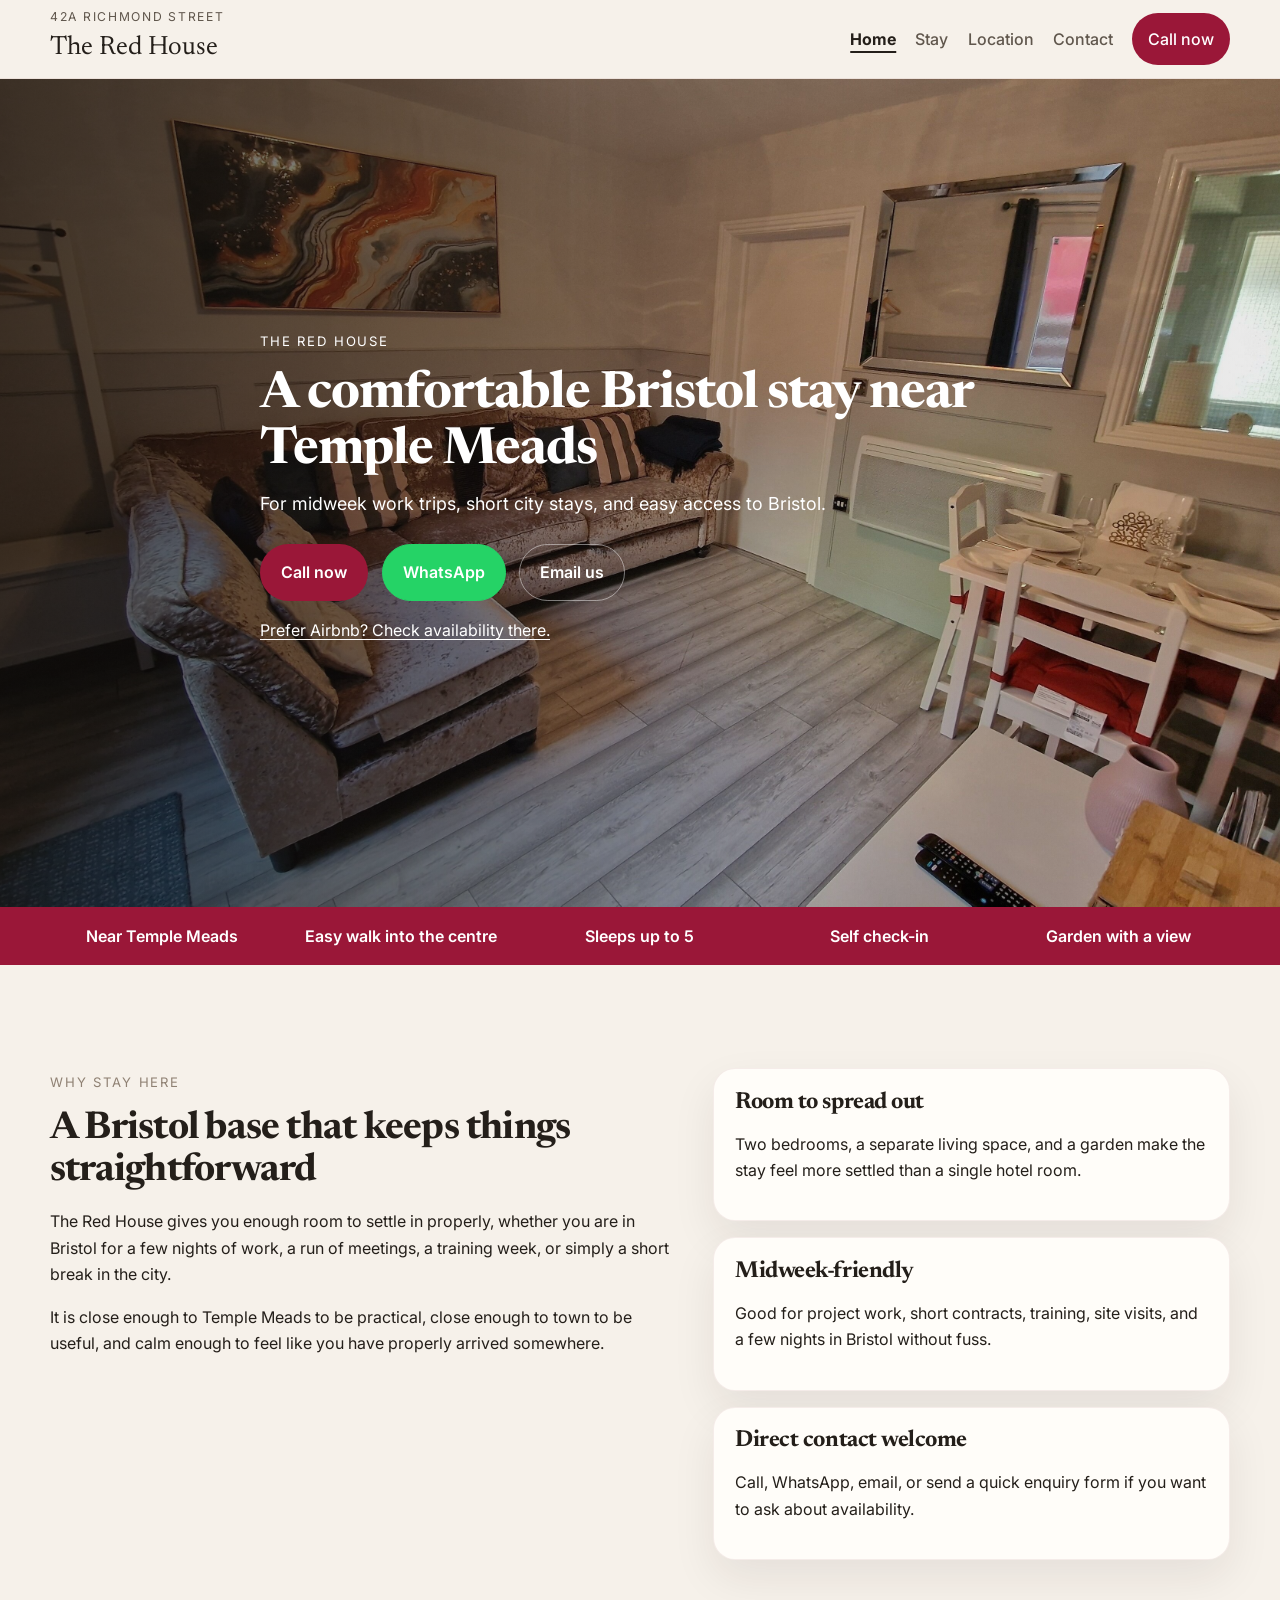
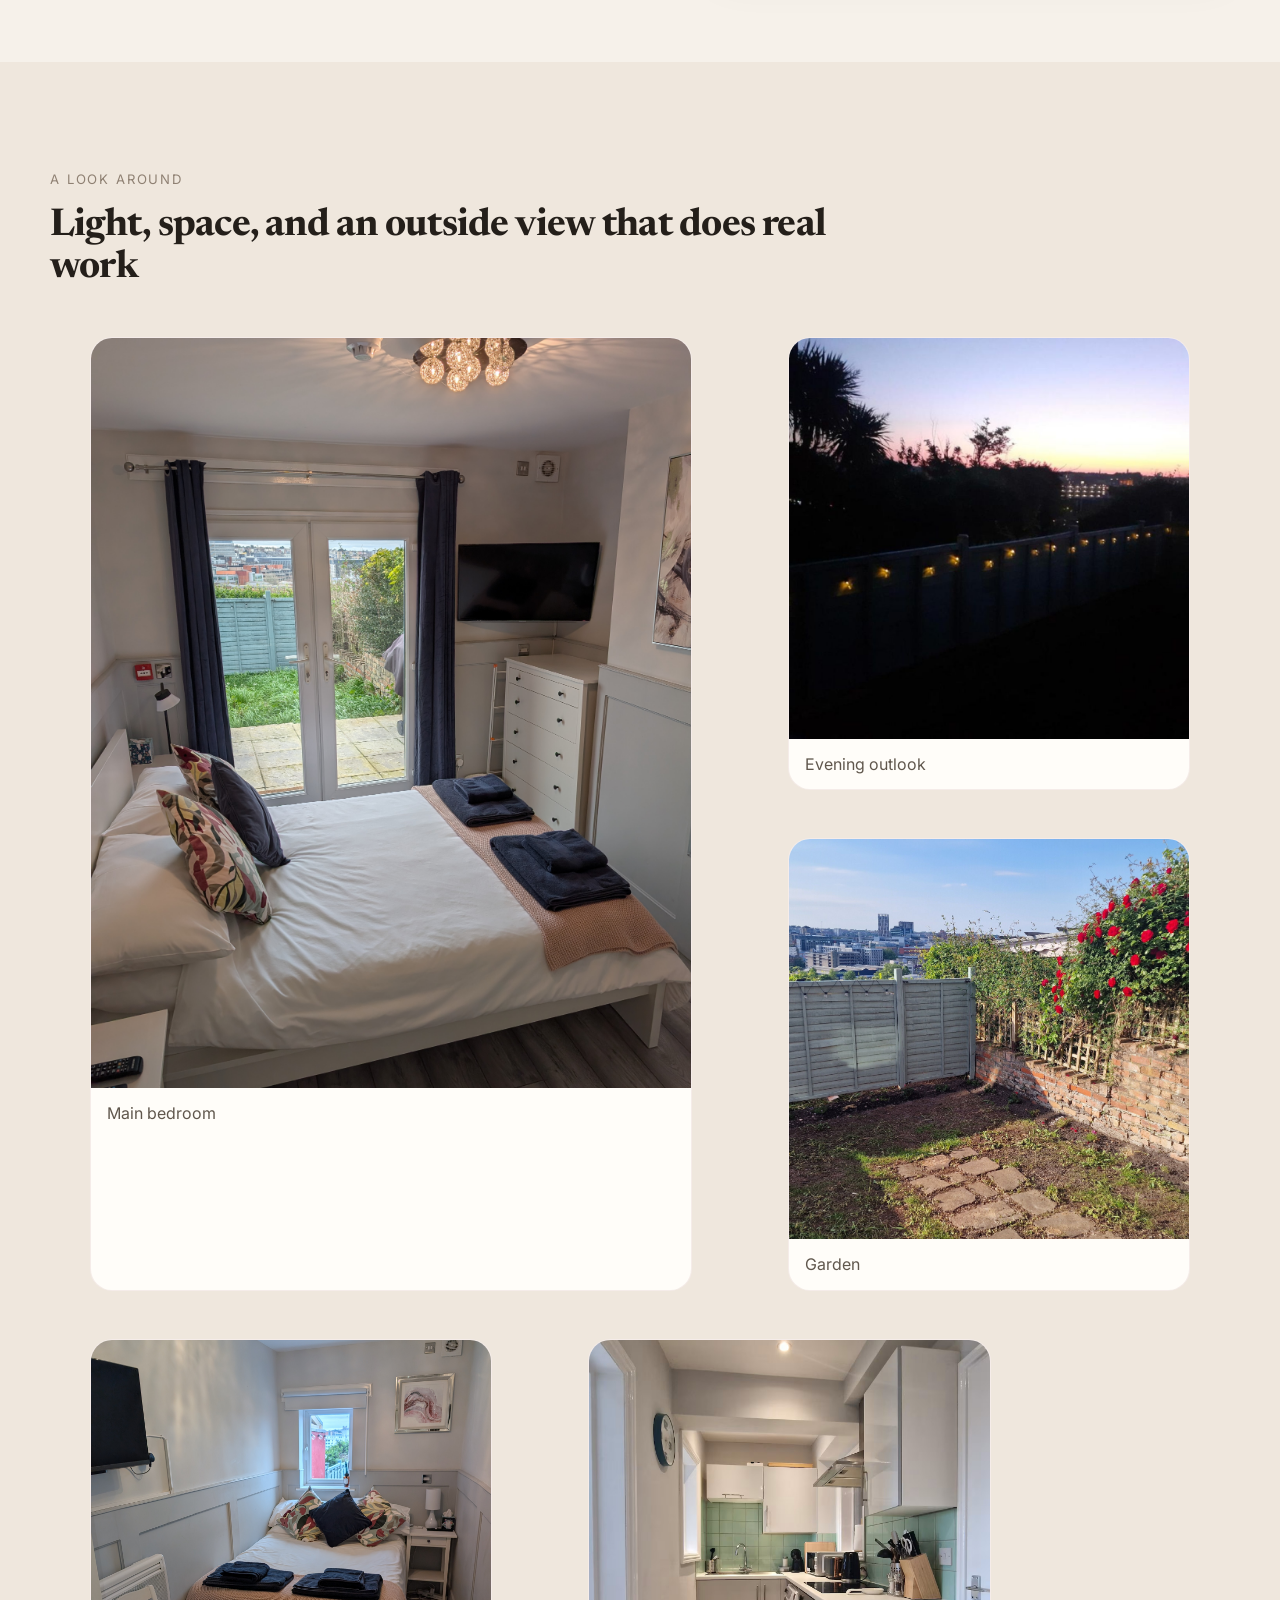
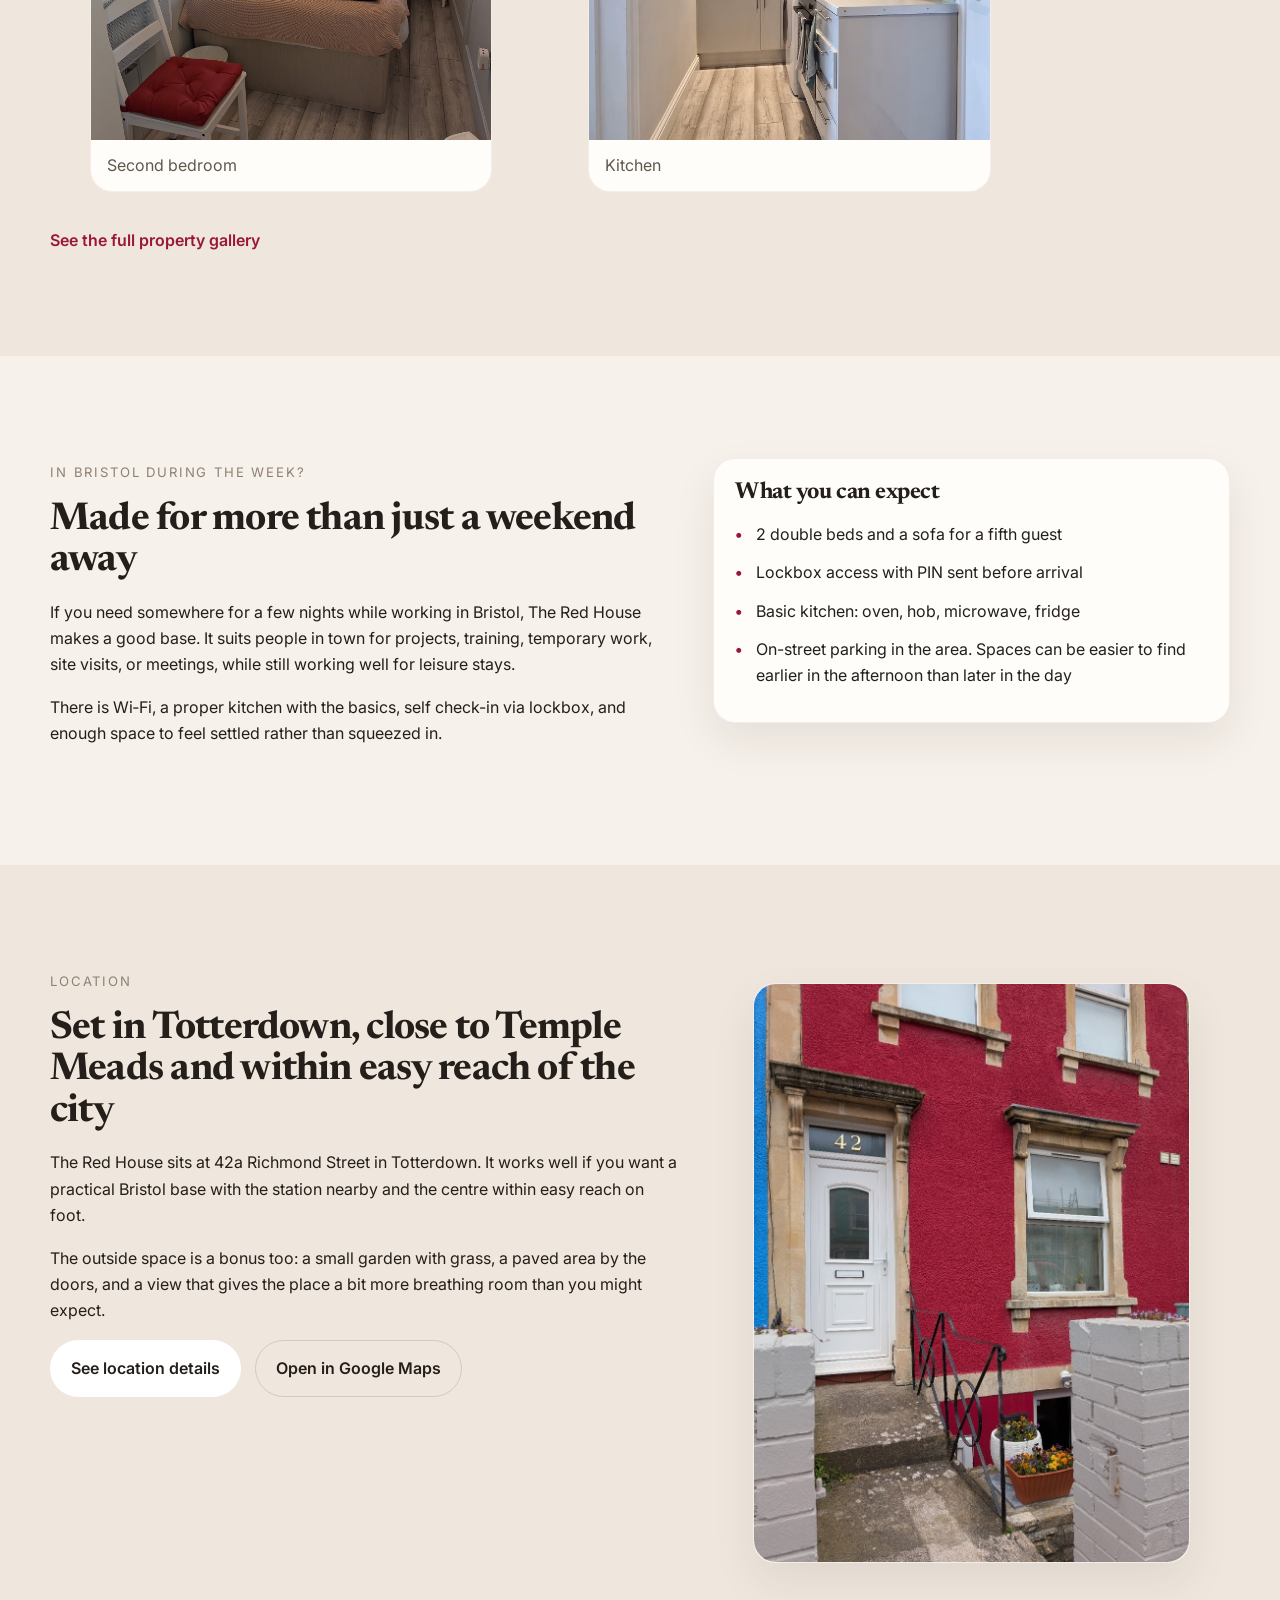
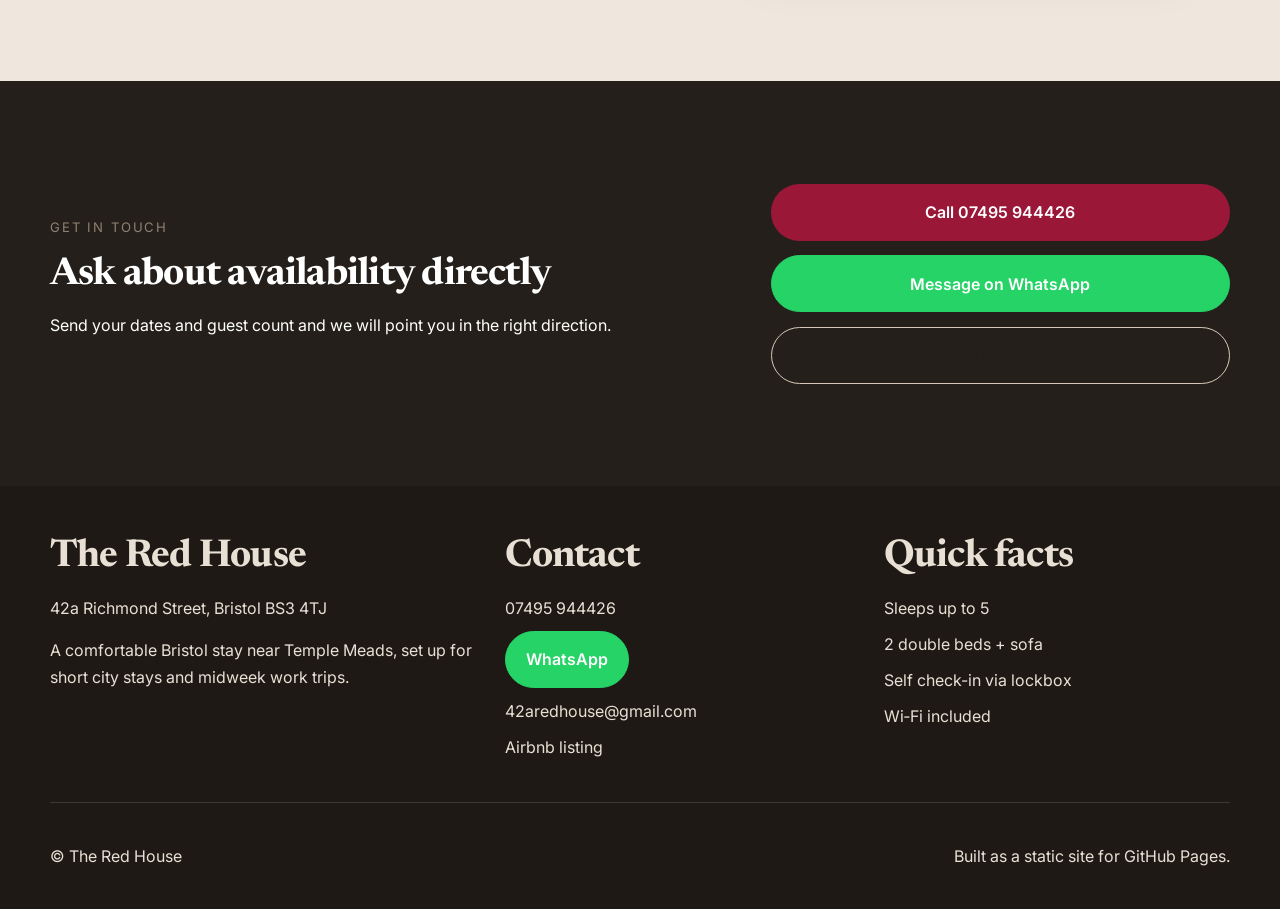
==== index.html @ 28955dd6 "Add files via upload" ====
<!doctype html>
<html lang="en">
<head>
<meta charset="utf-8">
<meta name="viewport" content="width=device-width, initial-scale=1">
<title>The Red House | Bristol stay near Temple Meads</title>
<meta name="description" content="The Red House is a comfortable Bristol stay near Temple Meads, ideal for midweek work trips and short city stays.">
<link rel="canonical" href="https://42atheredhouse.github.io/Bristol-Apartment/">
<meta property="og:title" content="The Red House | Bristol stay near Temple Meads">
<meta property="og:description" content="The Red House is a comfortable Bristol stay near Temple Meads, ideal for midweek work trips and short city stays.">
<meta property="og:type" content="website">
<meta property="og:url" content="https://42atheredhouse.github.io/Bristol-Apartment/">
<meta property="og:image" content="https://42atheredhouse.github.io/Bristol-Apartment/Living%20Room%20Hero.jpg">
<link rel="preconnect" href="https://fonts.googleapis.com">
<link rel="preconnect" href="https://fonts.gstatic.com" crossorigin>
<link href="https://fonts.googleapis.com/css2?family=Newsreader:opsz,wght@6..72,600;6..72,700&family=Inter:wght@400;500;600;700&display=swap" rel="stylesheet">
<link rel="stylesheet" href="assets/css/styles.css">
<link rel="icon" type="image/png" sizes="32x32" href="assets/favicon.png">
<link rel="icon" href="assets/favicon.svg" type="image/svg+xml">
<script type="application/ld+json">{
  "@context": "https://schema.org",
  "@type": "LodgingBusiness",
  "name": "The Red House",
  "description": "A comfortable Bristol stay near Temple Meads, suited to midweek work trips and short city stays.",
  "telephone": "07495 944426",
  "email": "42aredhouse@gmail.com",
  "address": {
    "@type": "PostalAddress",
    "streetAddress": "42a Richmond Street",
    "addressLocality": "Bristol",
    "postalCode": "BS3 4TJ",
    "addressCountry": "GB"
  },
  "amenityFeature": [
    {
      "@type": "LocationFeatureSpecification",
      "name": "Wi\u2011Fi",
      "value": true
    },
    {
      "@type": "LocationFeatureSpecification",
      "name": "Self check-in",
      "value": true
    },
    {
      "@type": "LocationFeatureSpecification",
      "name": "Garden",
      "value": true
    },
    {
      "@type": "LocationFeatureSpecification",
      "name": "Kitchen",
      "value": true
    }
  ],
  "checkinTime": "15:00",
  "sameAs": [
    "https://www.airbnb.co.uk/rooms/1425422079046870858"
  ],
  "url": "https://42atheredhouse.github.io/Bristol-Apartment/"
}</script>
</head>
<body>
<header class="site-header">
  <div class="container nav-wrap">
    <a class="brand" href="index.html">
      <span class="brand-kicker">42A Richmond Street</span>
      <span class="brand-name">The Red House</span>
    </a>
    <button class="menu-toggle" aria-expanded="false" aria-controls="site-nav">Menu</button>
    <nav id="site-nav" class="site-nav" aria-label="Main navigation">
      <a href="index.html" aria-current="page">Home</a>
      <a href="stay.html">Stay</a>
      <a href="location.html">Location</a>
      <a href="contact.html">Contact</a>
      <a class="nav-cta" href="tel:+447495944426">Call now</a>
    </nav>
  </div>
</header>
<main>
  <section class="hero">
    <img class="hero-image" src="Living%20Room%20Hero.jpg" alt="Living room at The Red House with seating and dining area">
    <div class="hero-overlay"></div>
    <div class="container hero-content">
      <p class="eyebrow">The Red House</p>
      <h1>A comfortable Bristol stay near Temple Meads</h1>
      <p class="hero-copy">For midweek work trips, short city stays, and easy access to Bristol.</p>
      <div class="cta-row">
        <a class="btn btn-primary" href="tel:+447495944426">Call now</a>
        <a class="btn btn-secondary" class="btn btn-secondary btn-whatsapp" href="https://wa.me/447495944426?text=Hello%20-%20I%27d%20like%20to%20ask%20about%20availability%20at%20The%20Red%20House." target="_blank" rel="noopener noreferrer">WhatsApp</a>
        <a class="btn btn-ghost" href="mailto:42aredhouse@gmail.com?subject=Availability%20enquiry%20for%20The%20Red%20House">Email us</a>
      </div>
      <p class="secondary-link"><a href="https://www.airbnb.co.uk/rooms/1425422079046870858" target="_blank" rel="noopener noreferrer">Prefer Airbnb? Check availability there.</a></p>
    </div>
  </section>

  <section class="fact-strip">
    <div class="container fact-grid">
      <p>Near Temple Meads</p>
      <p>Easy walk into the centre</p>
      <p>Sleeps up to 5</p>
      <p>Self check-in</p>
      <p>Garden with a view</p>
    </div>
  </section>

  <section class="section">
    <div class="container two-col intro-grid">
      <div>
        <p class="eyebrow">Why stay here</p>
        <h2>A Bristol base that keeps things straightforward</h2>
        <p>The Red House gives you enough room to settle in properly, whether you are in Bristol for a few nights of work, a run of meetings, a training week, or simply a short break in the city.</p>
        <p>It is close enough to Temple Meads to be practical, close enough to town to be useful, and calm enough to feel like you have properly arrived somewhere.</p>
      </div>
      <div class="card-list">
        <article class="mini-card"><h3>Room to spread out</h3><p>Two bedrooms, a separate living space, and a garden make the stay feel more settled than a single hotel room.</p></article>
        <article class="mini-card"><h3>Midweek-friendly</h3><p>Good for project work, short contracts, training, site visits, and a few nights in Bristol without fuss.</p></article>
        <article class="mini-card"><h3>Direct contact welcome</h3><p>Call, WhatsApp, email, or send a quick enquiry form if you want to ask about availability.</p></article>
      </div>
    </div>
  </section>

  <section class="section section-soft">
    <div class="container">
      <div class="section-heading">
        <p class="eyebrow">A look around</p>
        <h2>Light, space, and an outside view that does real work</h2>
      </div>
      <div class="gallery-grid gallery-home">
        <figure class="gallery-item gallery-large"><a class="zoom-link" href="#"><img src="Bedroom1%20hero.jpg" alt="Main bedroom at The Red House"></a><figcaption>Main bedroom</figcaption></figure>
        <figure class="gallery-item"><a class="zoom-link" href="#"><img src="Sunset%20View.jpg" alt="Evening view from the property"></a><figcaption>Evening outlook</figcaption></figure>
        <figure class="gallery-item"><a class="zoom-link" href="#"><img src="Garden.jpg" alt="Garden at The Red House"></a><figcaption>Garden</figcaption></figure>
        <figure class="gallery-item"><a class="zoom-link" href="#"><img src="Bedroom2%20hero.jpg" alt="Second bedroom at The Red House"></a><figcaption>Second bedroom</figcaption></figure>
        <figure class="gallery-item"><a class="zoom-link" href="#"><img src="Kitchen.jpg" alt="Kitchen at The Red House"></a><figcaption>Kitchen</figcaption></figure>
      </div>
      <p class="section-link"><a href="stay.html">See the full property gallery</a></p>
    </div>
  </section>

  <section class="section">
    <div class="container two-col workstay-grid">
      <div>
        <p class="eyebrow">In Bristol during the week?</p>
        <h2>Made for more than just a weekend away</h2>
        <p>If you need somewhere for a few nights while working in Bristol, The Red House makes a good base. It suits people in town for projects, training, temporary work, site visits, or meetings, while still working well for leisure stays.</p>
        <p>There is Wi‑Fi, a proper kitchen with the basics, self check-in via lockbox, and enough space to feel settled rather than squeezed in.</p>
      </div>
      <aside class="trust-panel">
        <h3>What you can expect</h3>
        <ul>
          <li>2 double beds and a sofa for a fifth guest</li>
          <li>Lockbox access with PIN sent before arrival</li>
          <li>Basic kitchen: oven, hob, microwave, fridge</li>
          <li>On-street parking in the area. Spaces can be easier to find earlier in the afternoon than later in the day</li>
        </ul>
      </aside>
    </div>
  </section>

  <section class="section section-soft">
    <div class="container two-col location-grid">
      <div>
        <p class="eyebrow">Location</p>
        <h2>Set in Totterdown, close to Temple Meads and within easy reach of the city</h2>
        <p>The Red House sits at 42a Richmond Street in Totterdown. It works well if you want a practical Bristol base with the station nearby and the centre within easy reach on foot.</p>
        <p>The outside space is a bonus too: a small garden with grass, a paved area by the doors, and a view that gives the place a bit more breathing room than you might expect.</p>
        <div class="inline-actions">
          <a class="btn btn-secondary" href="location.html">See location details</a>
          <a class="btn btn-ghost" target="_blank" rel="noopener noreferrer" href="https://www.google.com/maps/search/?api=1&query=42a%20Richmond%20Street%2C%20Bristol%20BS3%204TJ">Open in Google Maps</a>
        </div>
      </div>
      <figure class="media-card">
        <img src="Street%20View.jpeg" alt="Street view near The Red House in Bristol">
      </figure>
    </div>
  </section>

  <section class="section contact-band">
    <div class="container contact-band-inner">
      <div>
        <p class="eyebrow">Get in touch</p>
        <h2>Ask about availability directly</h2>
        <p>Send your dates and guest count and we will point you in the right direction.</p>
      </div>
      <div class="cta-stack">
        <a class="btn btn-primary" href="tel:+447495944426">Call 07495 944426</a>
        <a class="btn btn-secondary" class="btn btn-secondary btn-whatsapp" href="https://wa.me/447495944426?text=Hello%20-%20I%27d%20like%20to%20ask%20about%20availability%20at%20The%20Red%20House." target="_blank" rel="noopener noreferrer">Message on WhatsApp</a>
        <a class="btn btn-ghost" href="contact.html">Use the contact form</a>
      </div>
    </div>
  </section>
</main>
<footer class="site-footer">
  <div class="container footer-grid">
    <div>
      <h2>The Red House</h2>
      <p>42a Richmond Street, Bristol BS3 4TJ</p>
      <p>A comfortable Bristol stay near Temple Meads, set up for short city stays and midweek work trips.</p>
    </div>
    <div>
      <h2>Contact</h2>
      <ul class="footer-list">
        <li><a href="tel:+447495944426">07495 944426</a></li>
        <li><a class="btn btn-secondary btn-whatsapp" href="https://wa.me/447495944426?text=Hello%20-%20I%27d%20like%20to%20ask%20about%20availability%20at%20The%20Red%20House." target="_blank" rel="noopener noreferrer">WhatsApp</a></li>
        <li><a href="mailto:42aredhouse@gmail.com">42aredhouse@gmail.com</a></li>
        <li><a href="https://www.airbnb.co.uk/rooms/1425422079046870858" target="_blank" rel="noopener noreferrer">Airbnb listing</a></li>
      </ul>
    </div>
    <div>
      <h2>Quick facts</h2>
      <ul class="footer-list">
        <li>Sleeps up to 5</li>
        <li>2 double beds + sofa</li>
        <li>Self check-in via lockbox</li>
        <li>Wi‑Fi included</li>
      </ul>
    </div>
  </div>
  <div class="container footer-bottom">
    <p>© The Red House</p>
    <p>Built as a static site for GitHub Pages.</p>
  </div>
</footer>
<script src="assets/js/site.js"></script>
</body>
</html>
---- assets/css/styles.css ----
:root {
  --bg: #f6f1ea;
  --surface: #fffdf9;
  --surface-soft: #efe7dd;
  --text: #241f1a;
  --muted: #60574d;
  --line: #d7c9b7;
  --accent: #9a1738;
  --accent-dark: #7f102d;
  --white: #ffffff;
  --shadow: 0 18px 44px rgba(36, 31, 26, 0.08);
  --radius: 22px;
  --radius-sm: 14px;
  --content: 1180px;
}
* { box-sizing: border-box; }
html { scroll-behavior: smooth; }
body {
  margin: 0;
  font-family: Inter, system-ui, sans-serif;
  color: var(--text);
  background: var(--bg);
  line-height: 1.65;
}
a { color: inherit; text-decoration: none; }
img { max-width: 100%; display: block; }
p, li { font-size: 1rem; }
h1, h2, h3 {
  font-family: "Newsreader", Georgia, serif;
  line-height: 1.08;
  margin: 0 0 0.6rem;
  letter-spacing: -0.02em;
}
h1 { font-size: clamp(2.5rem, 4vw, 5rem); }
h2 { font-size: clamp(2rem, 3vw, 3.2rem); }
h3 { font-size: 1.45rem; }
.container {
  width: min(calc(100% - 2rem), var(--content));
  margin: 0 auto;
}
.site-header {
  position: sticky;
  top: 0;
  z-index: 20;
  background: rgba(246, 241, 234, 0.88);
  border-bottom: 1px solid rgba(123, 48, 47, 0.08);
  backdrop-filter: blur(14px);
}
.nav-wrap { display: flex; align-items: center; justify-content: space-between; gap: 1rem; min-height: 78px; }
.brand { display: flex; flex-direction: column; }
.brand-kicker { font-size: 0.76rem; text-transform: uppercase; letter-spacing: 0.14em; color: var(--muted); }
.brand-name { font-family: "Newsreader", Georgia, serif; font-size: 1.65rem; }
.site-nav { display: flex; align-items: center; gap: 1.2rem; }
.site-nav a { color: var(--muted); font-weight: 500; }
.site-nav a:hover, .site-nav a:focus { color: var(--text); }
.nav-cta {
  padding: 0.8rem 1rem;
  background: var(--accent);
  color: var(--white) !important;
  border-radius: 999px;
}
.menu-toggle { display: none; }
.hero {
  position: relative;
  min-height: min(92vh, 940px);
  display: flex;
  align-items: center;
  overflow: clip;
}
.hero-image, .hero-overlay {
  position: absolute; inset: 0; width: 100%; height: 100%;
}
.hero-image { object-fit: cover; }
.hero-overlay {
  background: linear-gradient(90deg, rgba(18,15,12,.70) 0%, rgba(18,15,12,.48) 35%, rgba(18,15,12,.18) 65%, rgba(18,15,12,.08) 100%);
}
.hero-content {
  position: relative;
  z-index: 1;
  color: var(--white);
  padding: 5rem 0;
  max-width: 760px;
}
.eyebrow {
  display: inline-block;
  margin: 0 0 1rem;
  font-size: 0.82rem;
  text-transform: uppercase;
  letter-spacing: 0.14em;
  color: #8f8173;
}
.hero .eyebrow, .hero p, .hero a { color: var(--white); }
.hero-copy { font-size: clamp(1.1rem, 1.4vw, 1.35rem); max-width: 48rem; margin: 0 0 1.6rem; }
.cta-row, .inline-actions { display: flex; flex-wrap: wrap; gap: 0.85rem; }
.btn {
  display: inline-flex; align-items: center; justify-content: center;
  min-height: 48px; padding: 0.9rem 1.25rem; border-radius: 999px;
  border: 1px solid transparent; font-weight: 600; transition: .2s ease;
}
.btn:hover, .btn:focus { transform: translateY(-1px); }
.btn-primary { background: var(--accent); color: var(--white); }
.btn-primary:hover, .btn-primary:focus { background: var(--accent-dark); }
.btn-secondary { background: var(--white); color: var(--text); }
.btn-ghost { border-color: rgba(255,255,255,.45); color: var(--white); }
.page-main .btn-ghost, .section .btn-ghost { border-color: var(--line); color: var(--text); }
.secondary-link { margin-top: 1rem; }
.secondary-link a { text-decoration: underline; text-underline-offset: 0.2em; }
.fact-strip { background: var(--accent); color: var(--white); }
.fact-grid {
  display: grid; gap: 1rem; grid-template-columns: repeat(5, 1fr); padding: 1rem 0;
}
.fact-grid p { margin: 0; font-weight: 600; text-align: center; }
.section { padding: clamp(4rem, 8vw, 7rem) 0; }
.section-soft { background: var(--surface-soft); }
.section-heading { max-width: 820px; margin-bottom: 2rem; }
.two-col { display: grid; gap: 2rem; grid-template-columns: 1.1fr .9fr; align-items: start; }
.card-list, .feature-grid { display: grid; gap: 1rem; }
.mini-card, .feature-card, .trust-panel, .media-card, .map-card, .map-placeholder, .contact-panel, .contact-form {
  background: var(--surface); border: 1px solid rgba(123,48,47,.08); border-radius: var(--radius); box-shadow: var(--shadow);
}
.mini-card, .feature-card, .trust-panel, .contact-panel, .contact-form, .map-placeholder { padding: 1.3rem; }
.gallery-grid { display: grid; gap: 1rem; }
.gallery-home { grid-template-columns: repeat(12, 1fr); }
.gallery-full { grid-template-columns: repeat(3, 1fr); }
.gallery-item { background: var(--surface); border-radius: var(--radius); overflow: hidden; border: 1px solid rgba(123,48,47,.08); }
.gallery-item img { width: 100%; height: 100%; object-fit: cover; aspect-ratio: 1 / 1; }
.gallery-item figcaption { padding: 0.75rem 1rem; color: var(--muted); }
.gallery-large { grid-column: span 7; grid-row: span 2; }
.gallery-large img { aspect-ratio: 4 / 5; }
.gallery-home .gallery-item:not(.gallery-large) { grid-column: span 5; }
.gallery-wide { grid-column: span 2; }
.gallery-wide img { aspect-ratio: 16 / 10; }
.section-link { margin: 1.2rem 0 0; }
.section-link a { color: var(--accent); font-weight: 600; }
.trust-panel ul, .check-list, .contact-list, .footer-list { list-style: none; padding: 0; margin: 1rem 0 0; }
.trust-panel li, .check-list li { position: relative; padding-left: 1.3rem; margin-bottom: .75rem; }
.trust-panel li::before, .check-list li::before {
  content: '•'; position: absolute; left: 0; color: var(--accent); font-weight: 700;
}
.contact-band { background: var(--text); color: var(--white); }
.contact-band-inner { display: grid; gap: 2rem; grid-template-columns: 1.2fr .8fr; align-items: center; }
.cta-stack { display: grid; gap: .9rem; }
.site-footer { background: #1f1915; color: #e9e0d5; padding-top: 3.2rem; }
.footer-grid { display: grid; gap: 2rem; grid-template-columns: 1.1fr .9fr .9fr; }
.footer-list li { margin-bottom: .6rem; }
.footer-bottom {
  display: flex; justify-content: space-between; gap: 1rem; flex-wrap: wrap; padding: 1.5rem 0; border-top: 1px solid rgba(233,224,213,.15); margin-top: 2rem;
}
.page-hero { padding: clamp(3rem, 7vw, 5rem) 0 2rem; }
.page-hero.narrow .container { max-width: 860px; }
.feature-grid { grid-template-columns: repeat(2,1fr); }
.amenity-grid, .contact-grid { grid-template-columns: repeat(2,1fr); }
.media-card img { width: 100%; height: 100%; object-fit: cover; border-radius: var(--radius); }
.media-card.tall img { aspect-ratio: 4 / 5; }
.location-note { margin-top: 1.5rem; padding-top: 1.3rem; border-top: 1px solid var(--line); }
.map-card { padding: 1.5rem; display: grid; gap: 1.5rem; grid-template-columns: 1.3fr .7fr; align-items: stretch; }
.map-placeholder { display: grid; gap: .5rem; align-content: center; background: linear-gradient(145deg, #efe7dd, #f9f5ef); }
.contact-list li { display: grid; grid-template-columns: 88px 1fr; gap: 1rem; margin-bottom: 1rem; }
.contact-list strong { color: var(--muted); }
.contact-form { display: grid; gap: .6rem; }
.contact-form input, .contact-form textarea {
  width: 100%; padding: 0.9rem 1rem; border: 1px solid var(--line); border-radius: 12px; background: var(--surface); font: inherit;
}
.form-note { color: var(--muted); margin: 0; }
.compact { margin-top: 1rem; }
@media (max-width: 980px) {
  .fact-grid { grid-template-columns: repeat(2, 1fr); }
  .two-col, .contact-band-inner, .feature-grid, .amenity-grid, .contact-grid, .map-card, .footer-grid, .gallery-full { grid-template-columns: 1fr; }
  .gallery-home { grid-template-columns: repeat(2, 1fr); }
  .gallery-large, .gallery-home .gallery-item:not(.gallery-large), .gallery-wide { grid-column: span 1; grid-row: span 1; }
  .gallery-large img, .gallery-item img, .gallery-wide img { aspect-ratio: 4 / 3; }
  .site-nav {
    position: absolute; inset: 78px 1rem auto 1rem; background: rgba(255,253,249,.98); border: 1px solid rgba(123,48,47,.08); border-radius: 18px; padding: 1rem; box-shadow: var(--shadow); display: none; flex-direction: column; align-items: stretch;
  }
  .site-nav.is-open { display: flex; }
  .menu-toggle {
    display: inline-flex; border: 1px solid var(--line); border-radius: 999px; padding: .7rem 1rem; background: var(--surface); font: inherit;
  }
}
@media (max-width: 720px) {
  .hero { min-height: 80vh; }
  .hero-overlay { background: linear-gradient(180deg, rgba(18,15,12,.70) 0%, rgba(18,15,12,.35) 55%, rgba(18,15,12,.35) 100%); }
  .fact-grid { grid-template-columns: 1fr; text-align: left; }
  .cta-row, .inline-actions { flex-direction: column; align-items: stretch; }
  .btn { width: 100%; }
  .contact-list li { grid-template-columns: 1fr; gap: .2rem; }
  .footer-bottom { flex-direction: column; }
}
@media (min-width: 1600px) {
  .container { width: min(calc(100% - 4rem), 1320px); }
  body { font-size: 18px; }
}

.hero .btn-secondary { color: var(--text); }
.zoom-link { display:block; cursor: zoom-in; }
.zoom-link img { cursor: zoom-in; }
.lightbox { position: fixed; inset: 0; background: rgba(10,8,7,.88); display: grid; place-items: center; padding: 2rem; z-index: 1000; opacity: 0; pointer-events: none; transition: opacity .2s ease; }
.lightbox.is-open { opacity: 1; pointer-events: auto; }
.lightbox-inner { position: relative; max-width: min(92vw, 1400px); max-height: 90vh; }
.lightbox img { max-width: 100%; max-height: 90vh; width: auto; height: auto; border-radius: 18px; box-shadow: 0 18px 44px rgba(0,0,0,.28); }
.lightbox-close { position: absolute; top: -0.75rem; right: -0.75rem; width: 44px; height: 44px; border-radius: 999px; border: 0; background: var(--surface); color: var(--text); font-size: 1.4rem; cursor: pointer; box-shadow: var(--shadow); }


.location-image-section { padding-top: 1rem; }
.location-image-card img { border-radius: var(--radius); aspect-ratio: auto; }
.availability-panel {
  background: var(--surface);
  border: 1px solid rgba(123,48,47,.08);
  border-radius: var(--radius);
  box-shadow: var(--shadow);
  padding: 1.5rem;
}
.availability-top {
  display:flex; justify-content:space-between; gap:1rem; align-items:end; flex-wrap:wrap; margin-bottom:1rem;
}
.availability-legend { display:flex; gap:1rem; flex-wrap:wrap; color: var(--muted); font-weight:500; }
.legend-box { display:inline-block; width:14px; height:14px; border-radius:4px; margin-right:.45rem; vertical-align:-2px; border:1px solid var(--line); background:var(--surface-soft); }
.legend-box.booked { background: rgba(123,48,47,.15); border-color: rgba(123,48,47,.28); }
.availability-status { color: var(--muted); margin-bottom:1rem; }
.calendar-wrap { display:grid; grid-template-columns: repeat(2, 1fr); gap:1rem; }
.calendar-month {
  border:1px solid rgba(123,48,47,.08); border-radius:18px; padding:1rem; background:linear-gradient(180deg, #fffdf9, #faf6f0);
}
.calendar-month h3 { margin-bottom: .9rem; font-size:1.5rem; }
.calendar-grid { display:grid; grid-template-columns: repeat(7,1fr); gap:.45rem; }
.calendar-dayname, .calendar-day {
  text-align:center; font-size:.9rem; border-radius:12px; min-height:44px; display:grid; place-items:center;
}
.calendar-dayname { color: var(--muted); font-weight:600; }
.calendar-day { border:1px solid rgba(123,48,47,.08); background:var(--surface); }
.calendar-day.is-blank { background:transparent; border-color:transparent; }
.calendar-day.is-booked { background: rgba(123,48,47,.14); color: var(--text); border-color: rgba(123,48,47,.24); font-weight:700; }
.calendar-day.is-today { outline:2px solid var(--accent); outline-offset:1px; }
.availability-fallback { border-top:1px solid var(--line); padding-top:1rem; margin-top:1rem; }
@media (max-width: 980px) { .calendar-wrap { grid-template-columns: 1fr; } }


.site-nav a[aria-current="page"] {
  color: var(--text);
  font-weight: 700;
  text-decoration: underline;
  text-decoration-thickness: 2px;
  text-underline-offset: 0.35rem;
}

.btn-whatsapp, .whatsapp-link {
  background: #25D366 !important;
  border-color: #25D366 !important;
  color: #fff !important;
}
.btn-whatsapp:hover, .btn-whatsapp:focus, .whatsapp-link:hover, .whatsapp-link:focus {
  background: #1fb458 !important;
  border-color: #1fb458 !important;
  color: #fff !important;
}

.availability-note {
  margin-top: 1.5rem;
}
.availability-note p {
  margin: 0;
  color: var(--muted);
}
.availability-note a {
  color: var(--text);
  font-weight: 600;
  text-decoration: underline;
  text-underline-offset: 0.2rem;
}
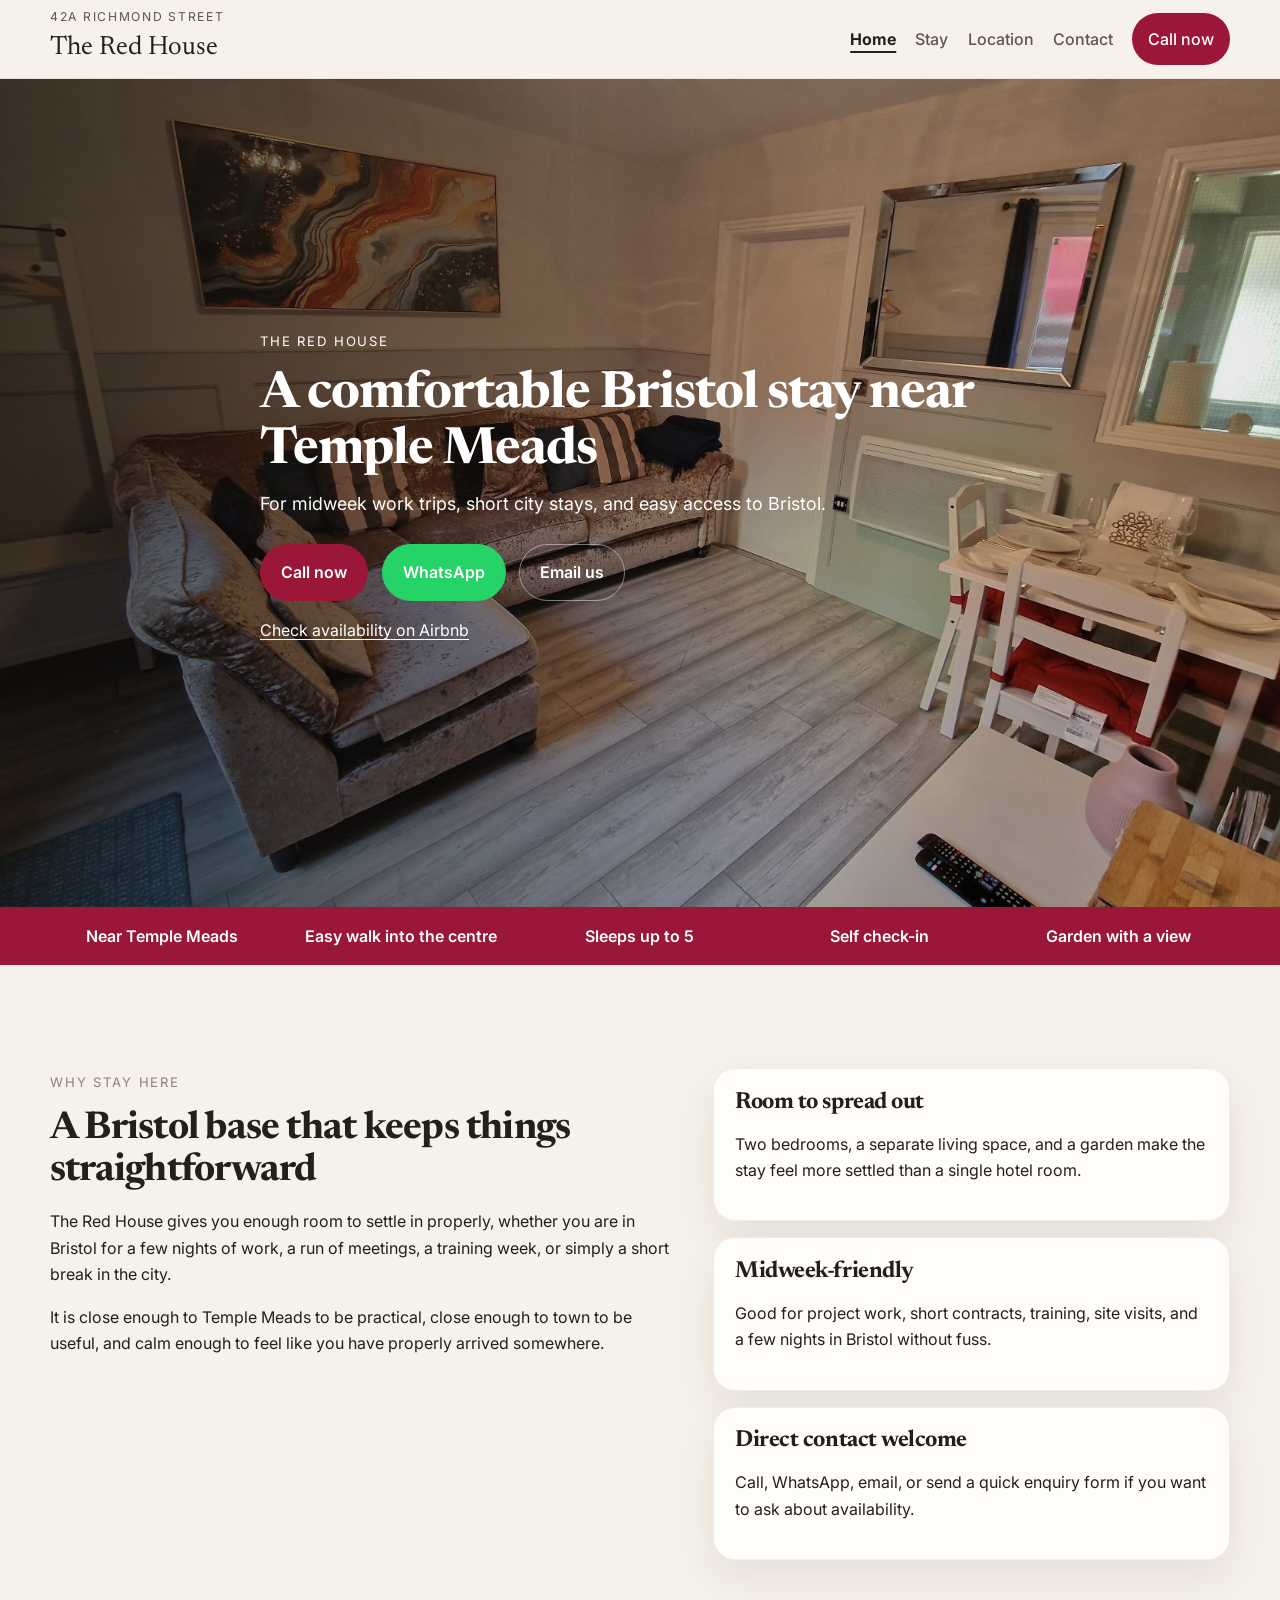
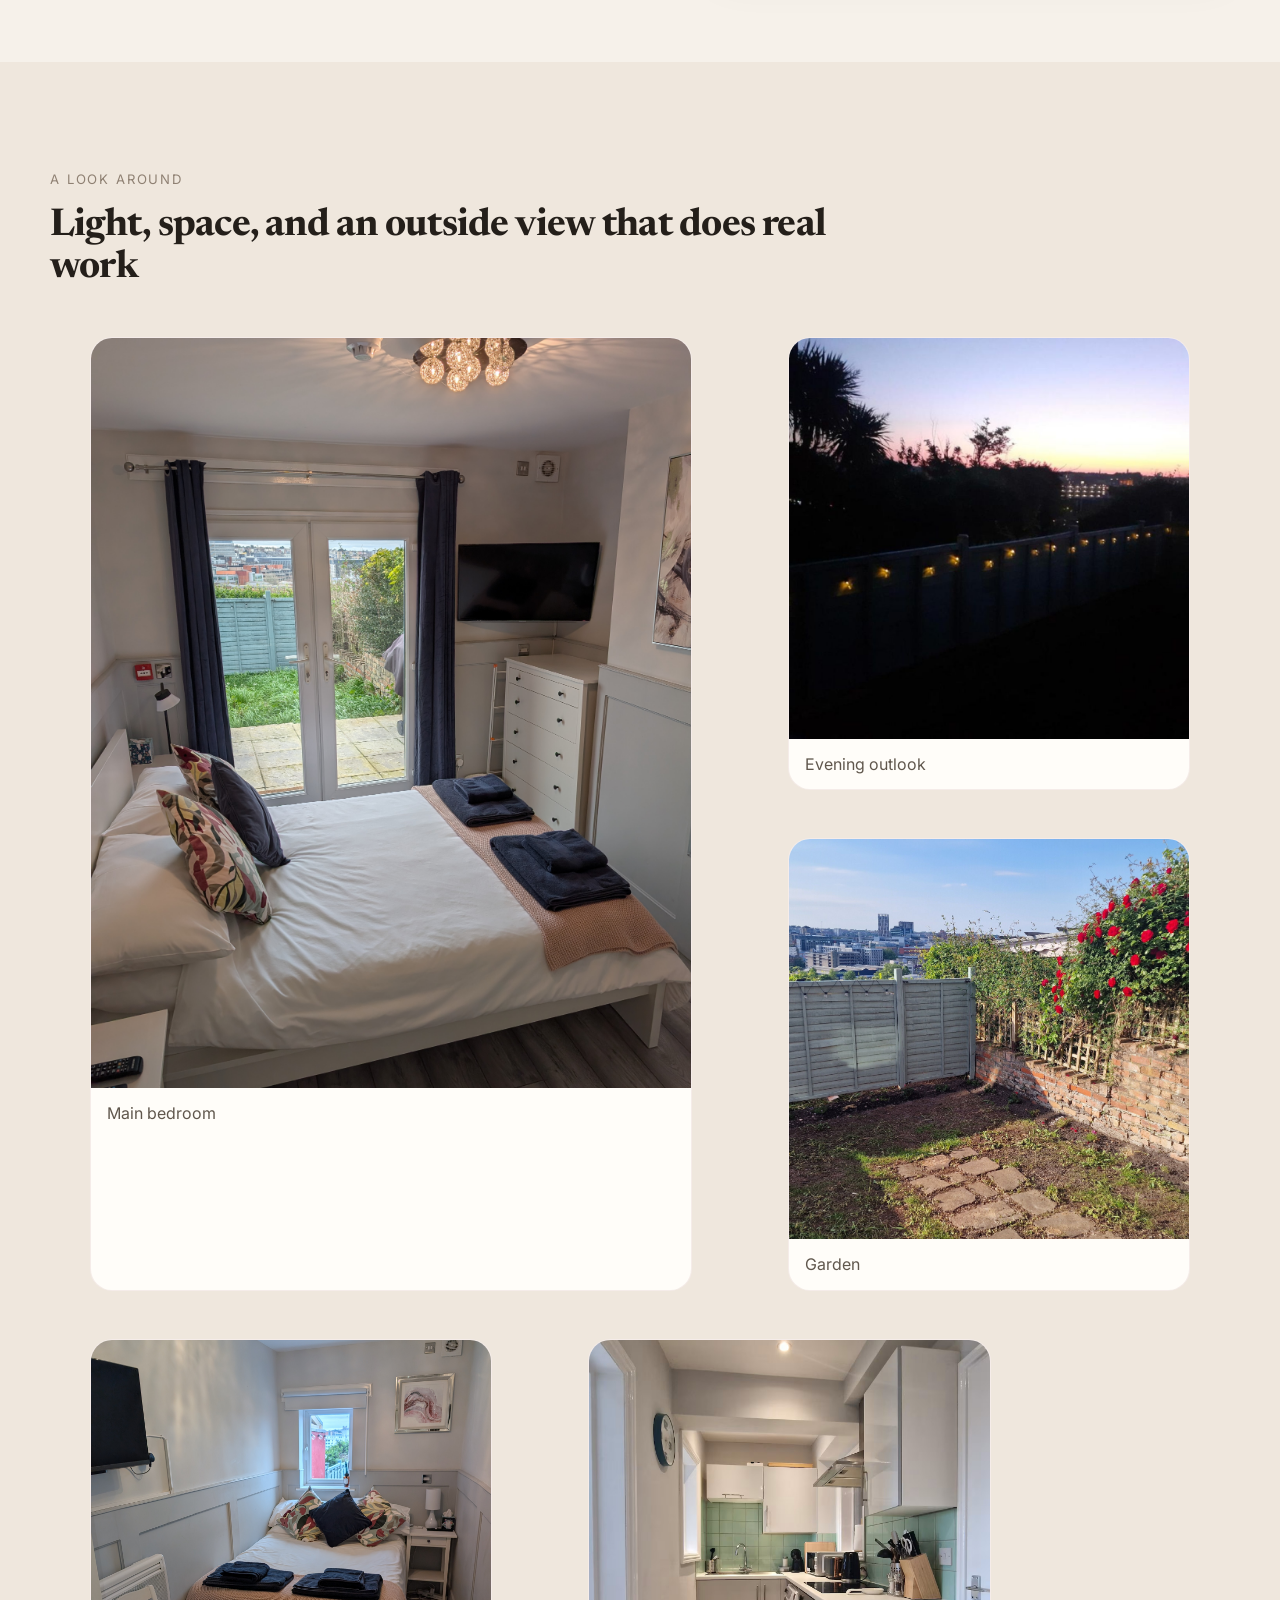
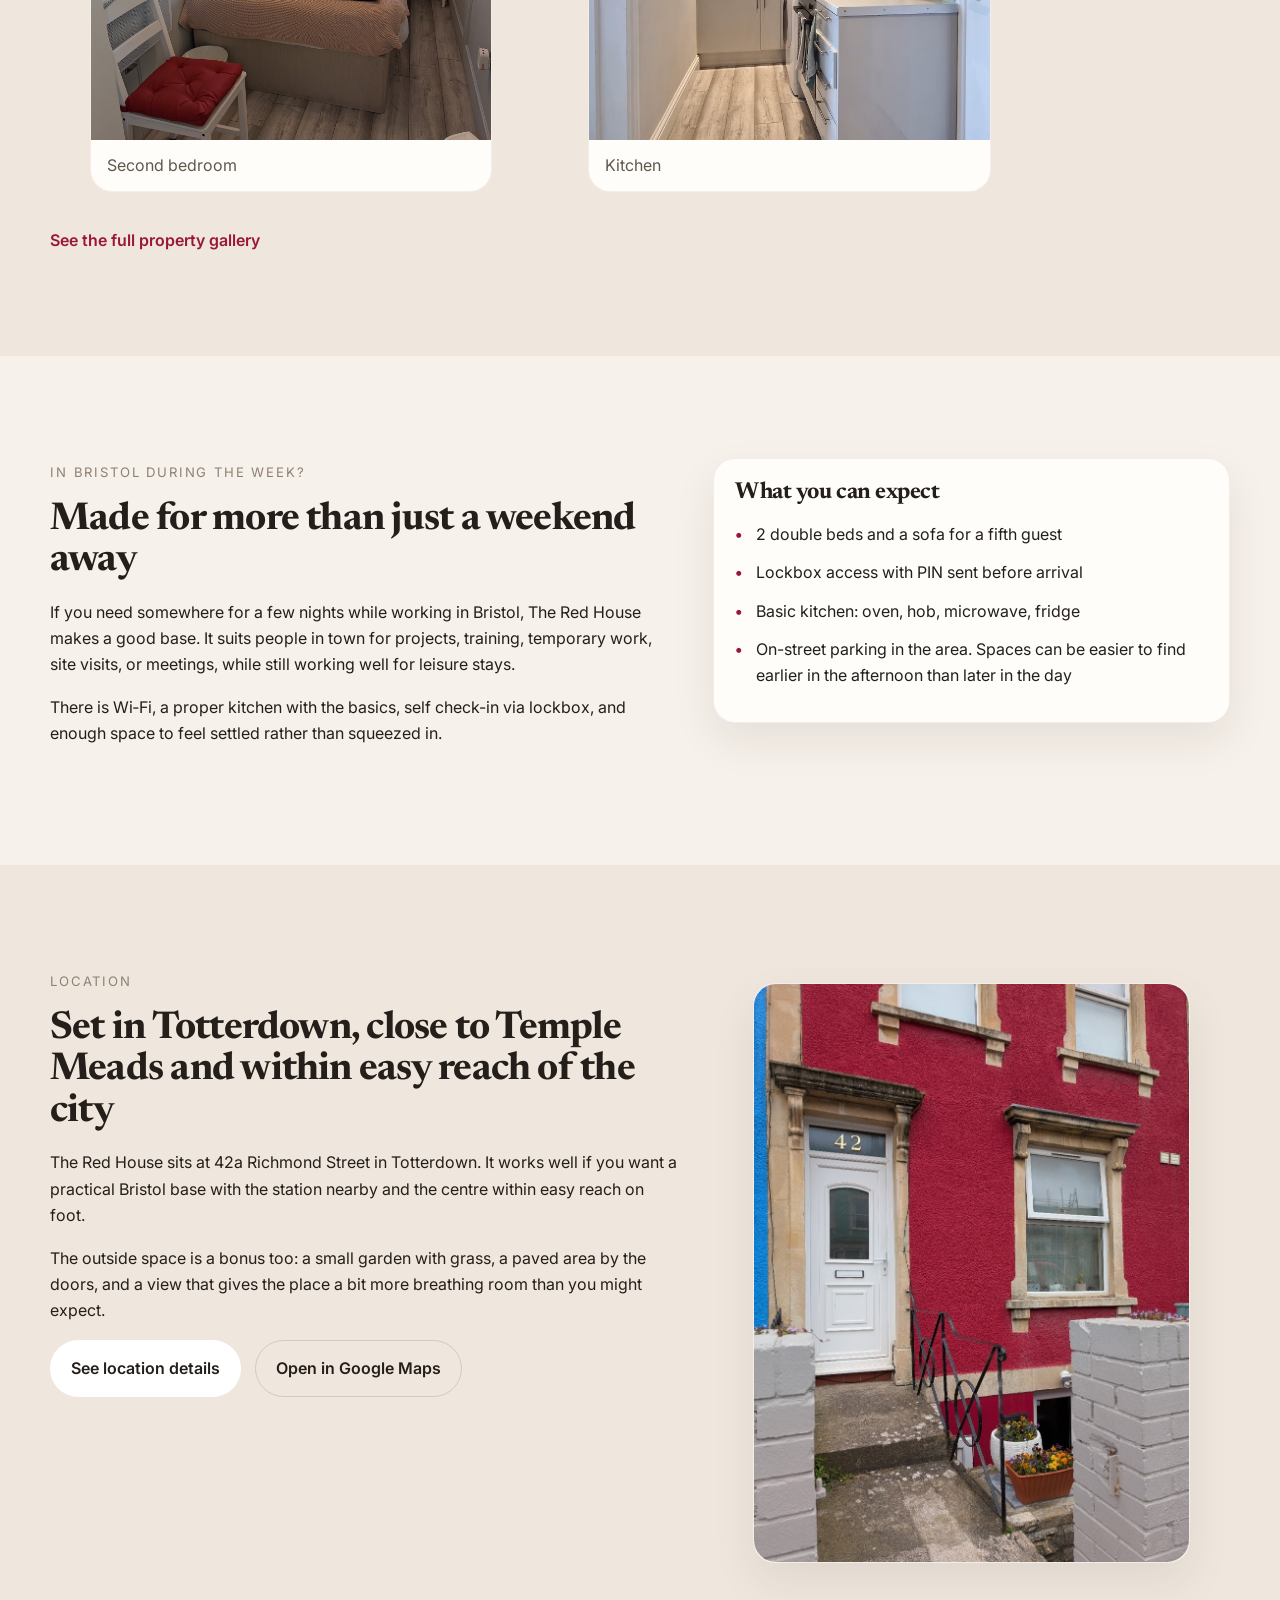
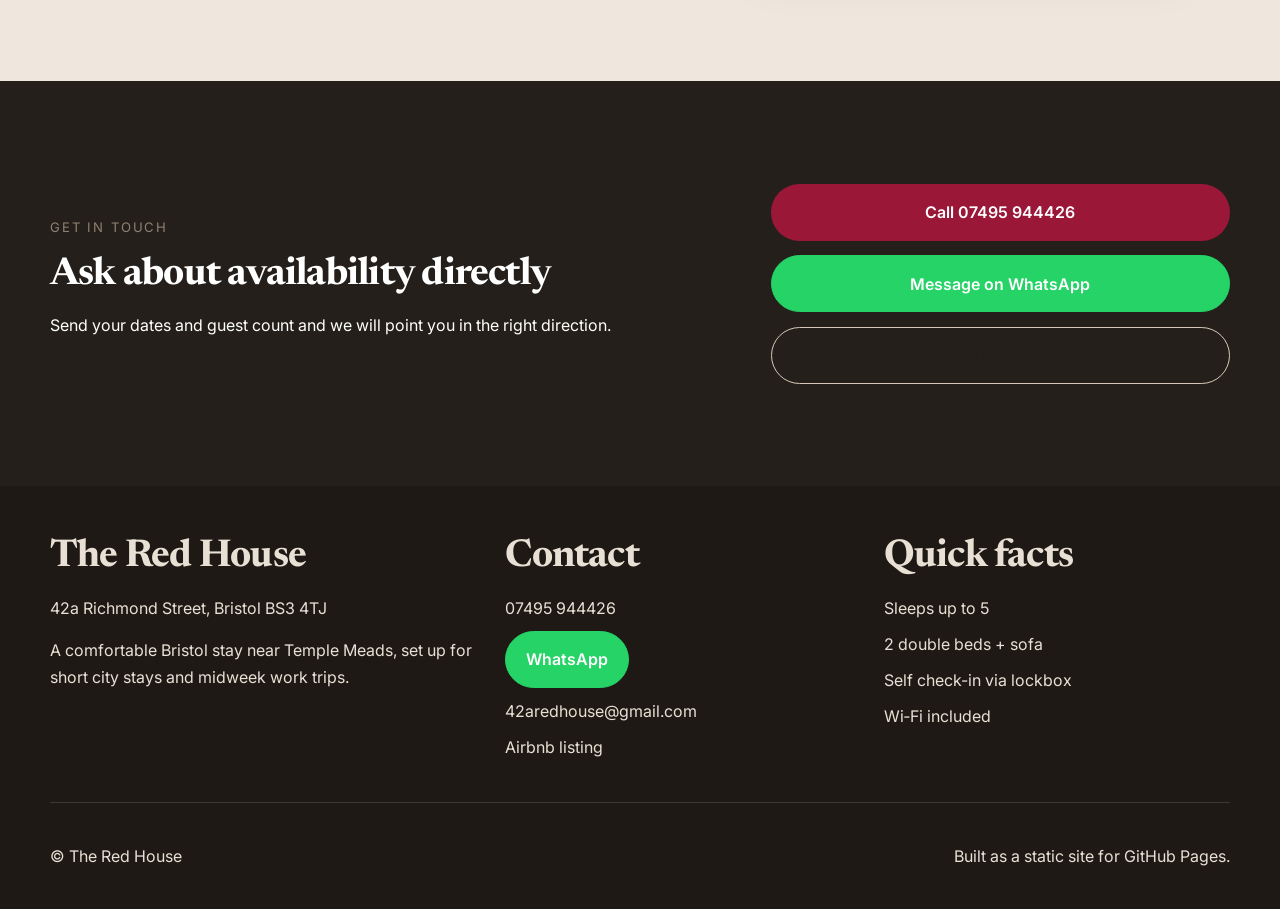
==== commit 4a227fbb: "Add files via upload" ====
--- a/index.html
+++ b/index.html
@@ -90,7 +90,7 @@
         <a class="btn btn-secondary" class="btn btn-secondary btn-whatsapp" href="https://wa.me/447495944426?text=Hello%20-%20I%27d%20like%20to%20ask%20about%20availability%20at%20The%20Red%20House." target="_blank" rel="noopener noreferrer">WhatsApp</a>
         <a class="btn btn-ghost" href="mailto:42aredhouse@gmail.com?subject=Availability%20enquiry%20for%20The%20Red%20House">Email us</a>
       </div>
-      <p class="secondary-link"><a href="https://www.airbnb.co.uk/rooms/1425422079046870858" target="_blank" rel="noopener noreferrer">Prefer Airbnb? Check availability there.</a></p>
+      <p class="secondary-link"><a href="https://www.airbnb.co.uk/rooms/1425422079046870858" target="_blank" rel="noopener noreferrer">Check availability on Airbnb</a></p>
     </div>
   </section>
 
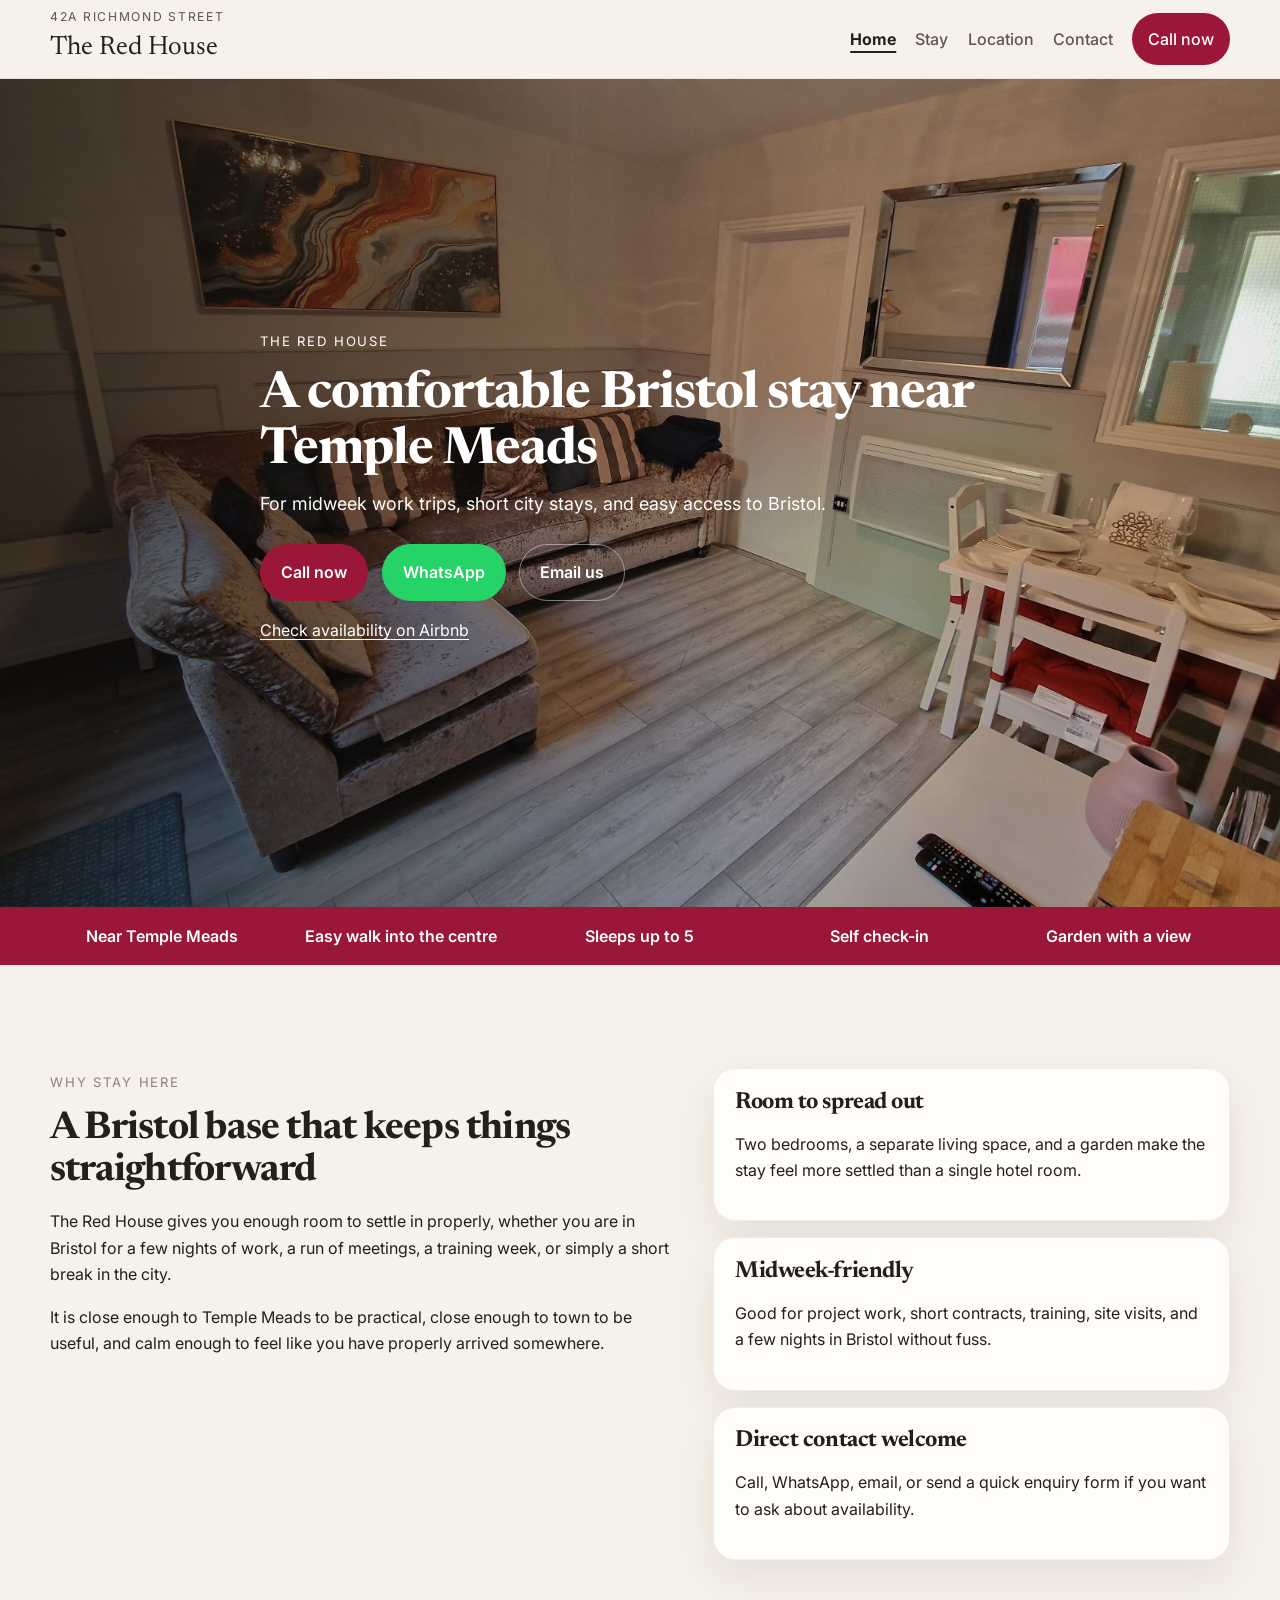
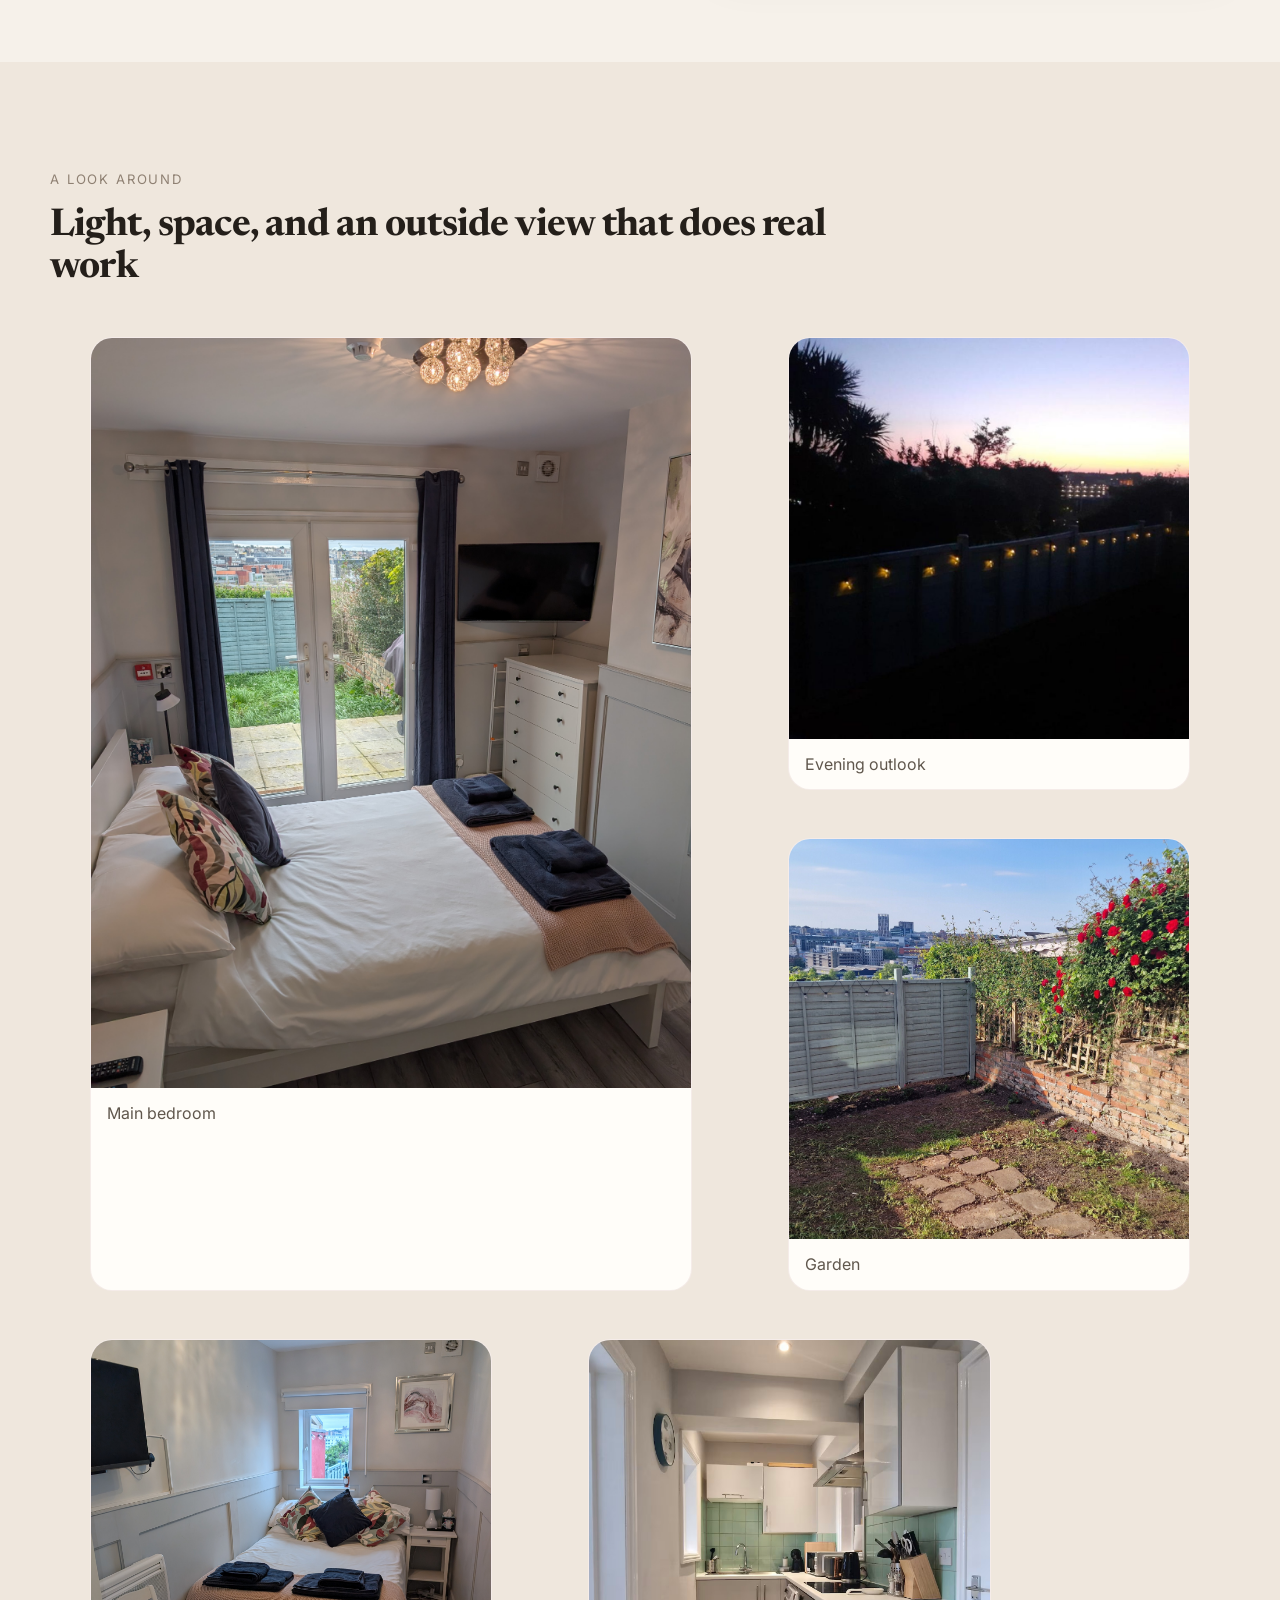
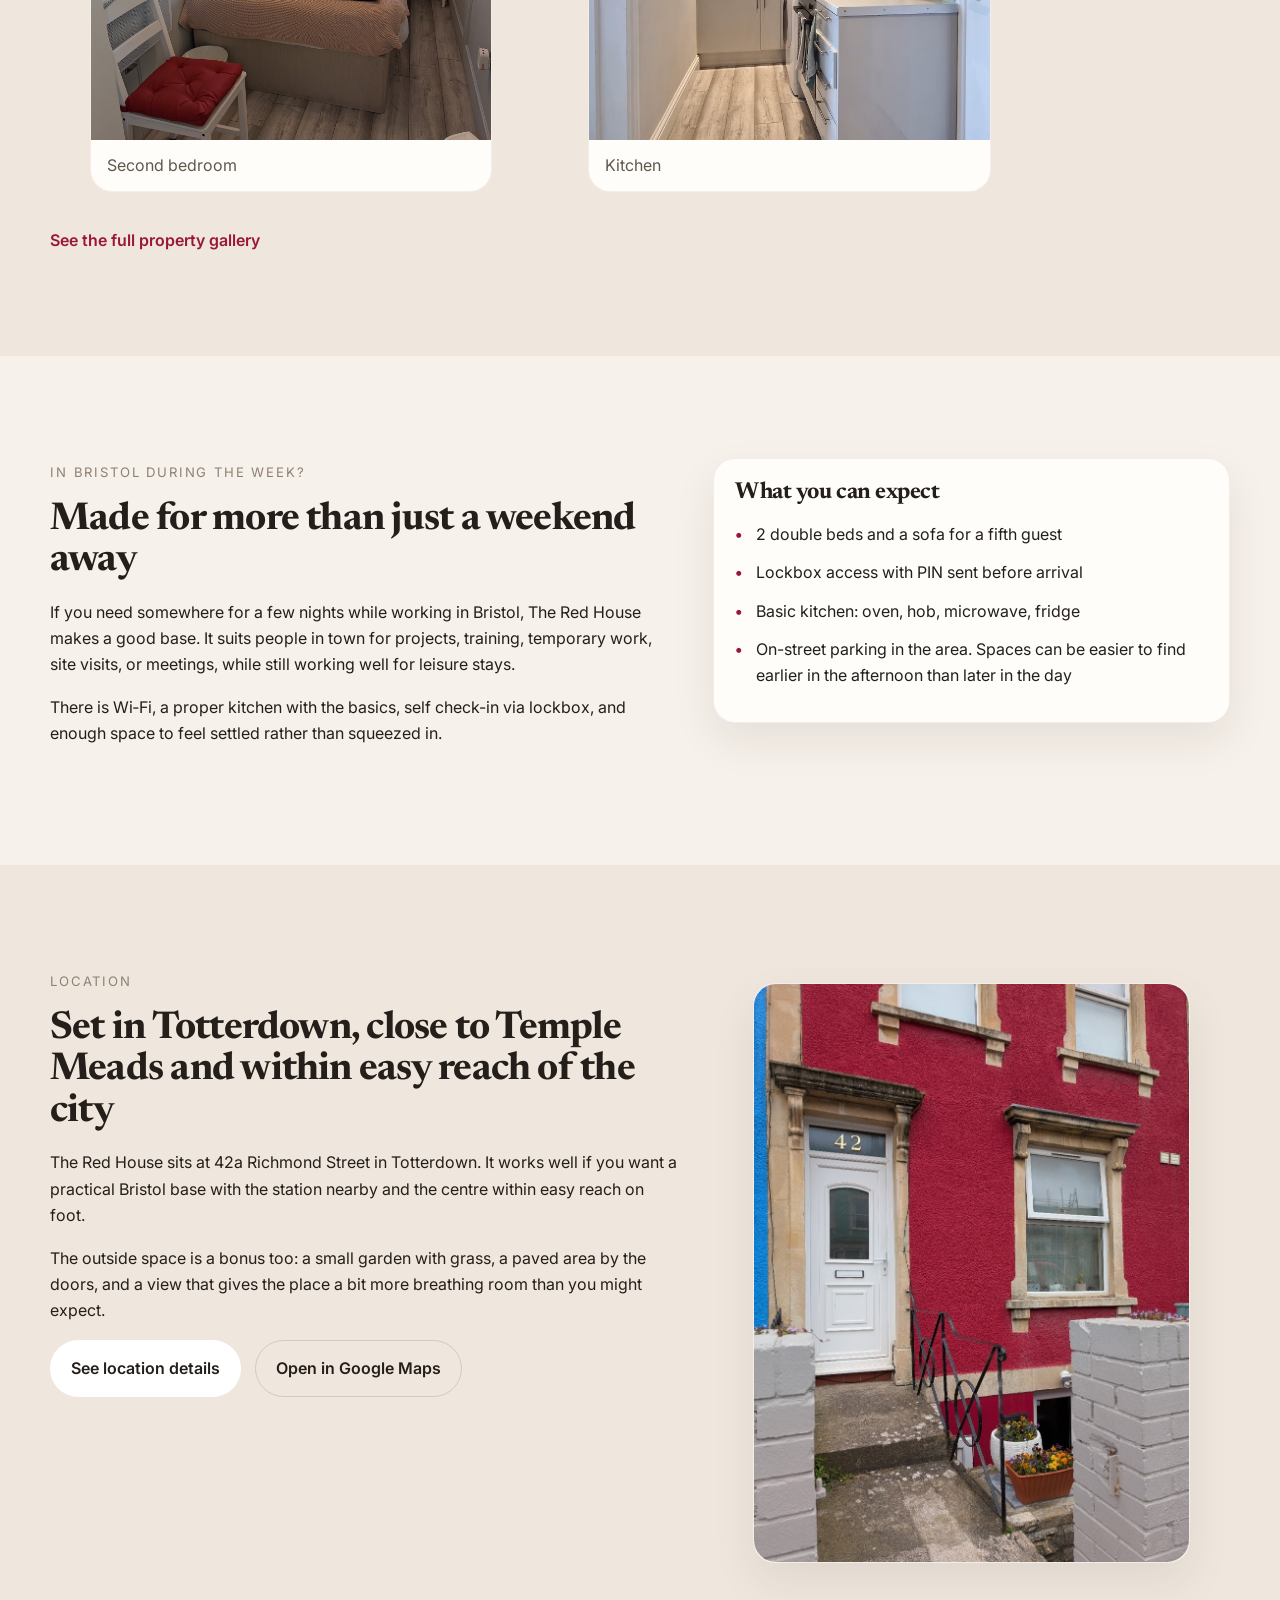
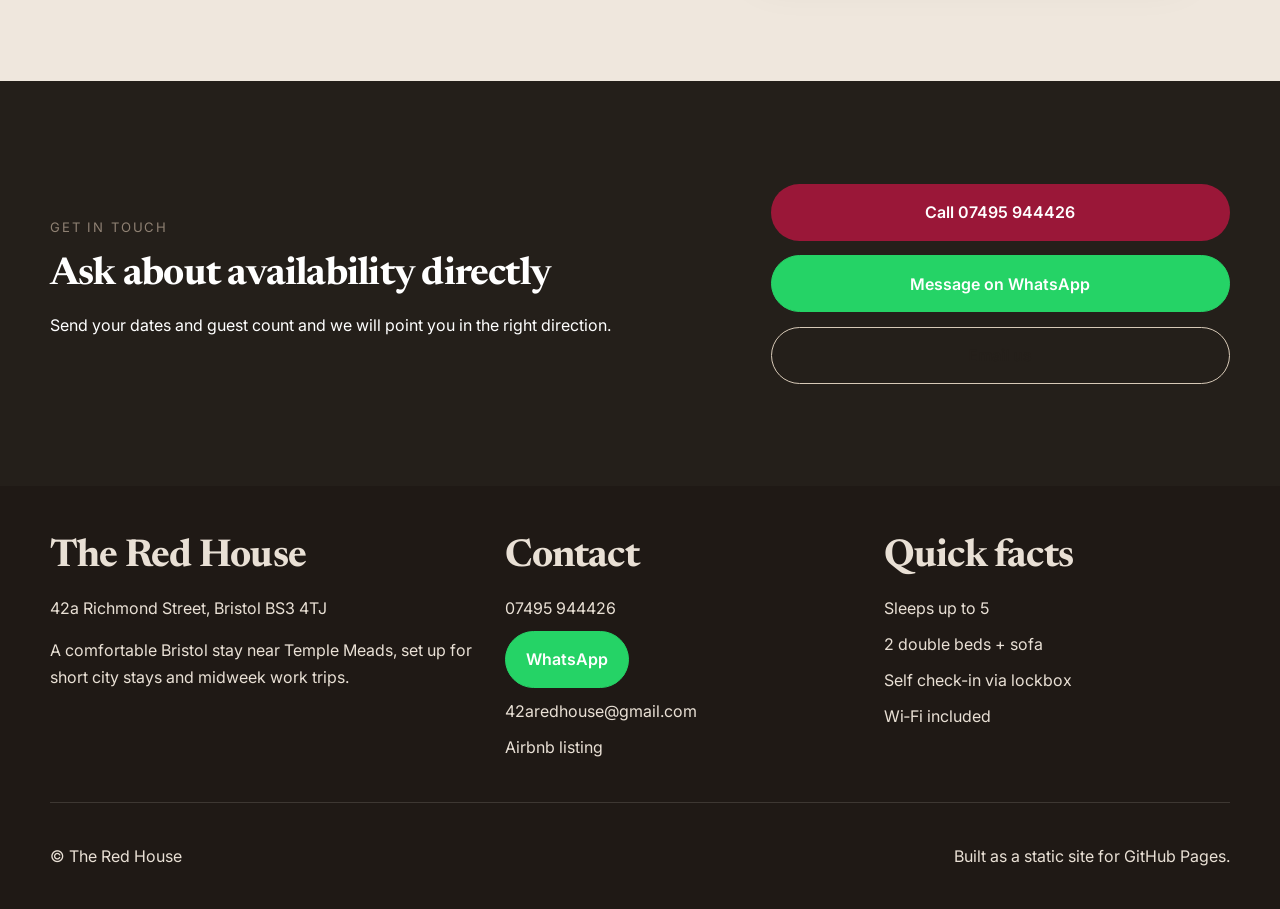
==== commit 1deae6b6: "Add files via upload" ====
--- a/index.html
+++ b/index.html
@@ -87,7 +87,7 @@
       <p class="hero-copy">For midweek work trips, short city stays, and easy access to Bristol.</p>
       <div class="cta-row">
         <a class="btn btn-primary" href="tel:+447495944426">Call now</a>
-        <a class="btn btn-secondary" class="btn btn-secondary btn-whatsapp" href="https://wa.me/447495944426?text=Hello%20-%20I%27d%20like%20to%20ask%20about%20availability%20at%20The%20Red%20House." target="_blank" rel="noopener noreferrer">WhatsApp</a>
+        <a class="btn btn-secondary btn-whatsapp" href="https://wa.me/447495944426?text=Hello%20-%20I%27d%20like%20to%20ask%20about%20availability%20at%20The%20Red%20House." target="_blank" rel="noopener noreferrer">WhatsApp</a>
         <a class="btn btn-ghost" href="mailto:42aredhouse@gmail.com?subject=Availability%20enquiry%20for%20The%20Red%20House">Email us</a>
       </div>
       <p class="secondary-link"><a href="https://www.airbnb.co.uk/rooms/1425422079046870858" target="_blank" rel="noopener noreferrer">Check availability on Airbnb</a></p>
@@ -184,8 +184,8 @@
       </div>
       <div class="cta-stack">
         <a class="btn btn-primary" href="tel:+447495944426">Call 07495 944426</a>
-        <a class="btn btn-secondary" class="btn btn-secondary btn-whatsapp" href="https://wa.me/447495944426?text=Hello%20-%20I%27d%20like%20to%20ask%20about%20availability%20at%20The%20Red%20House." target="_blank" rel="noopener noreferrer">Message on WhatsApp</a>
-        <a class="btn btn-ghost" href="contact.html">Use the contact form</a>
+        <a class="btn btn-secondary btn-whatsapp" href="https://wa.me/447495944426?text=Hello%20-%20I%27d%20like%20to%20ask%20about%20availability%20at%20The%20Red%20House." target="_blank" rel="noopener noreferrer">Message on WhatsApp</a>
+        <a class="btn btn-ghost" href="mailto:42aredhouse@gmail.com?subject=Availability%20enquiry%20for%20The%20Red%20House">Email us</a>
       </div>
     </div>
   </section>
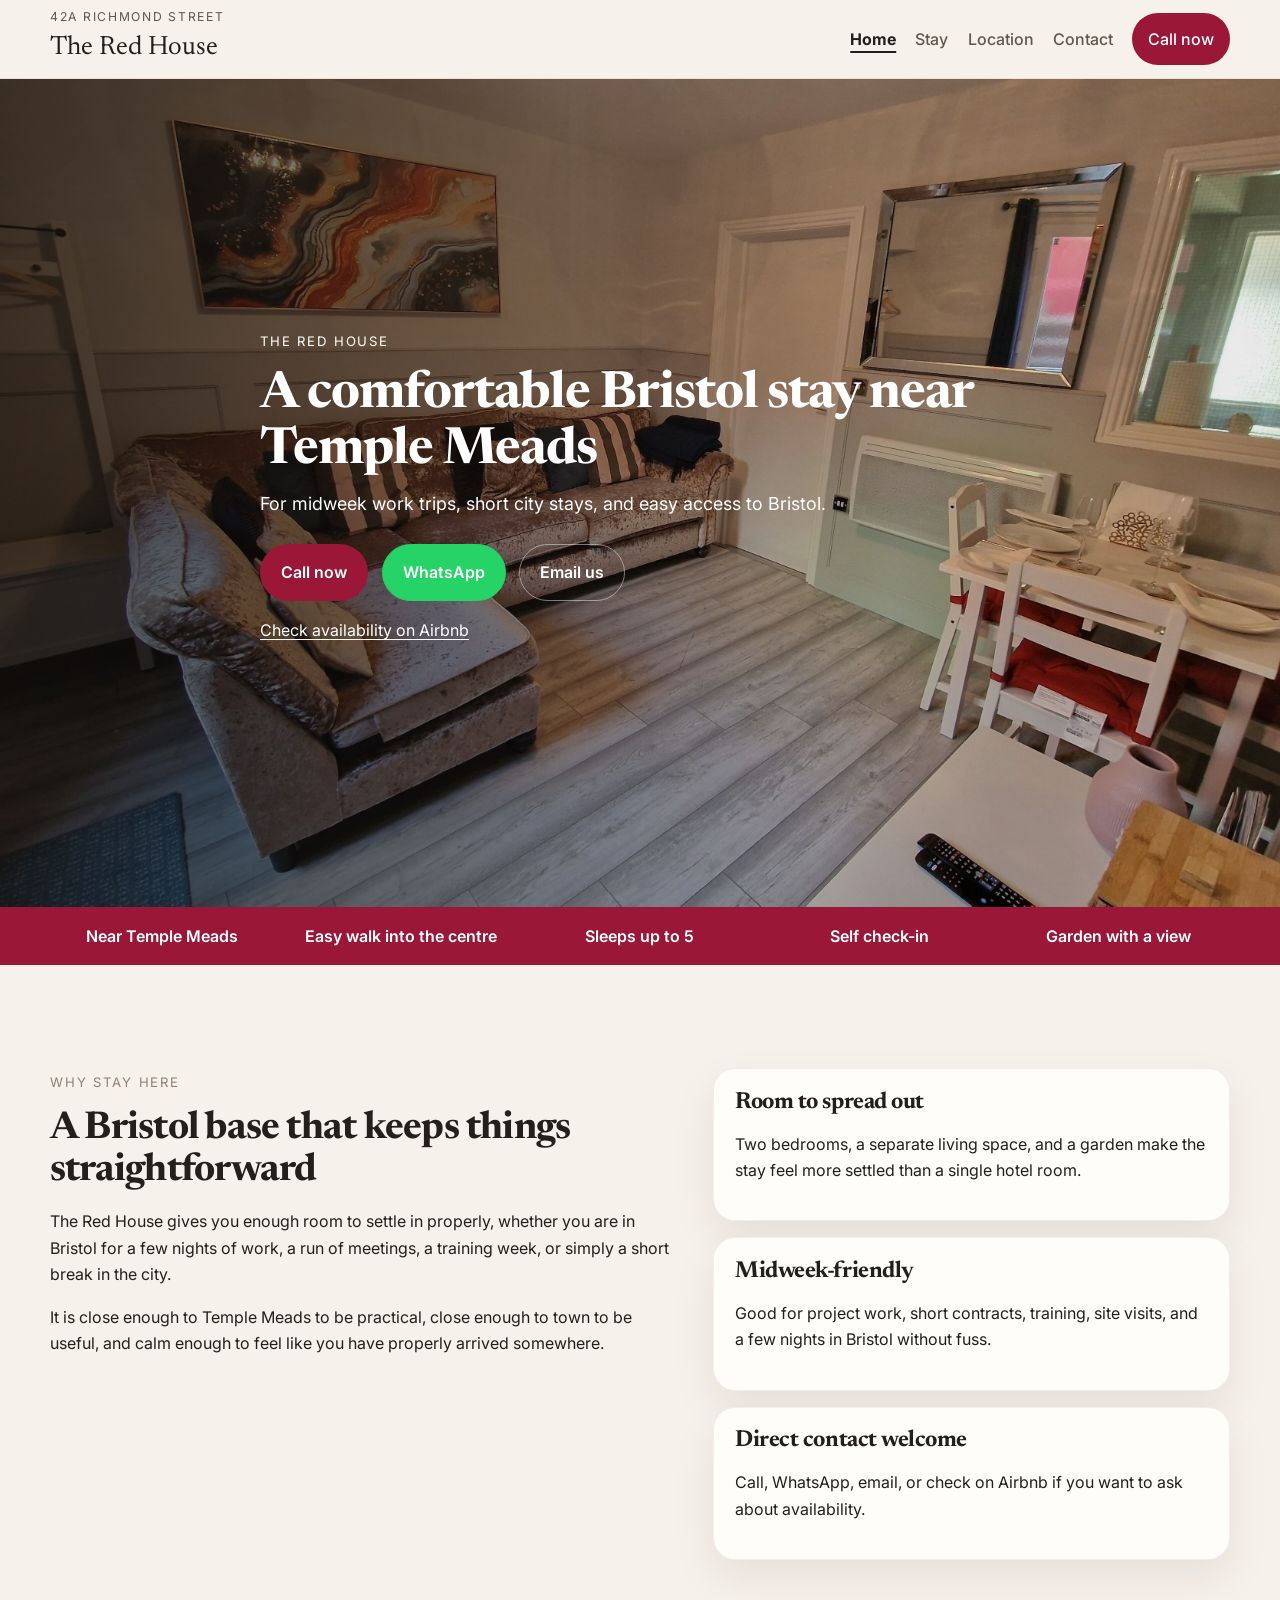
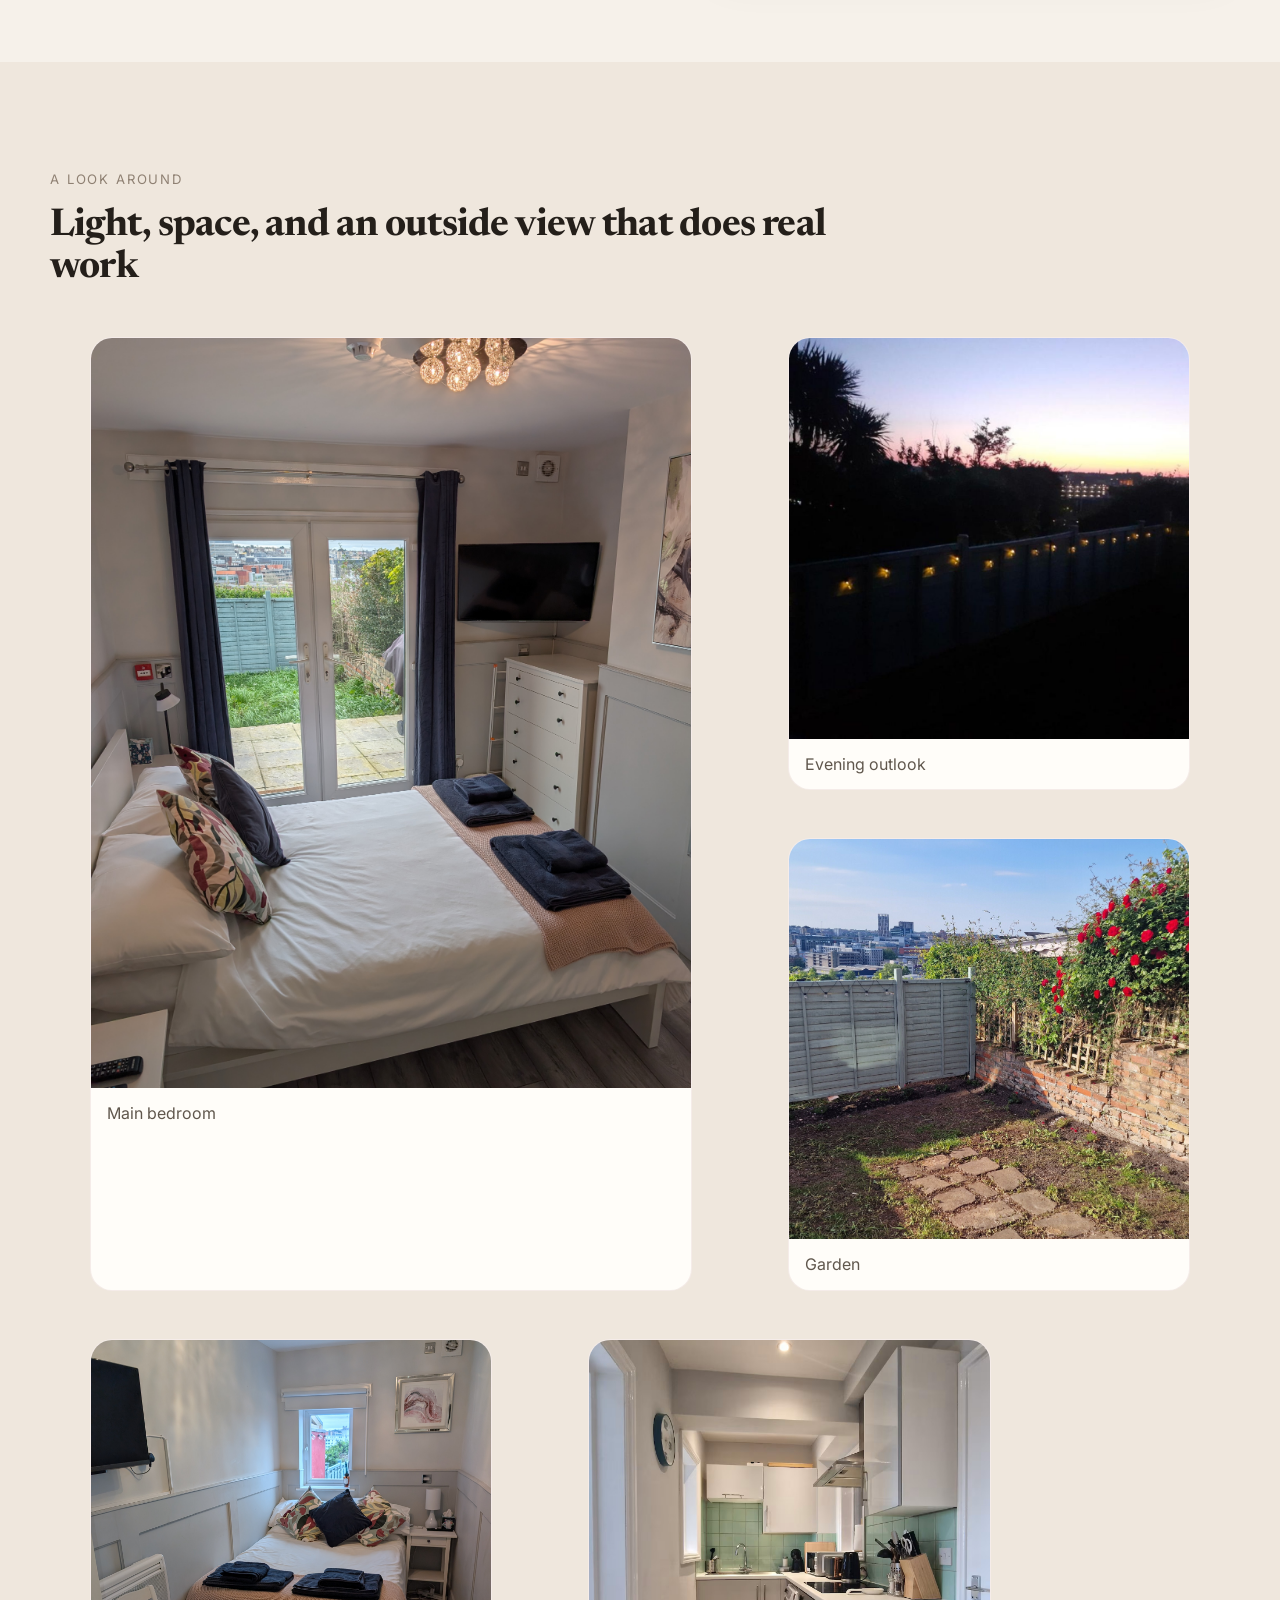
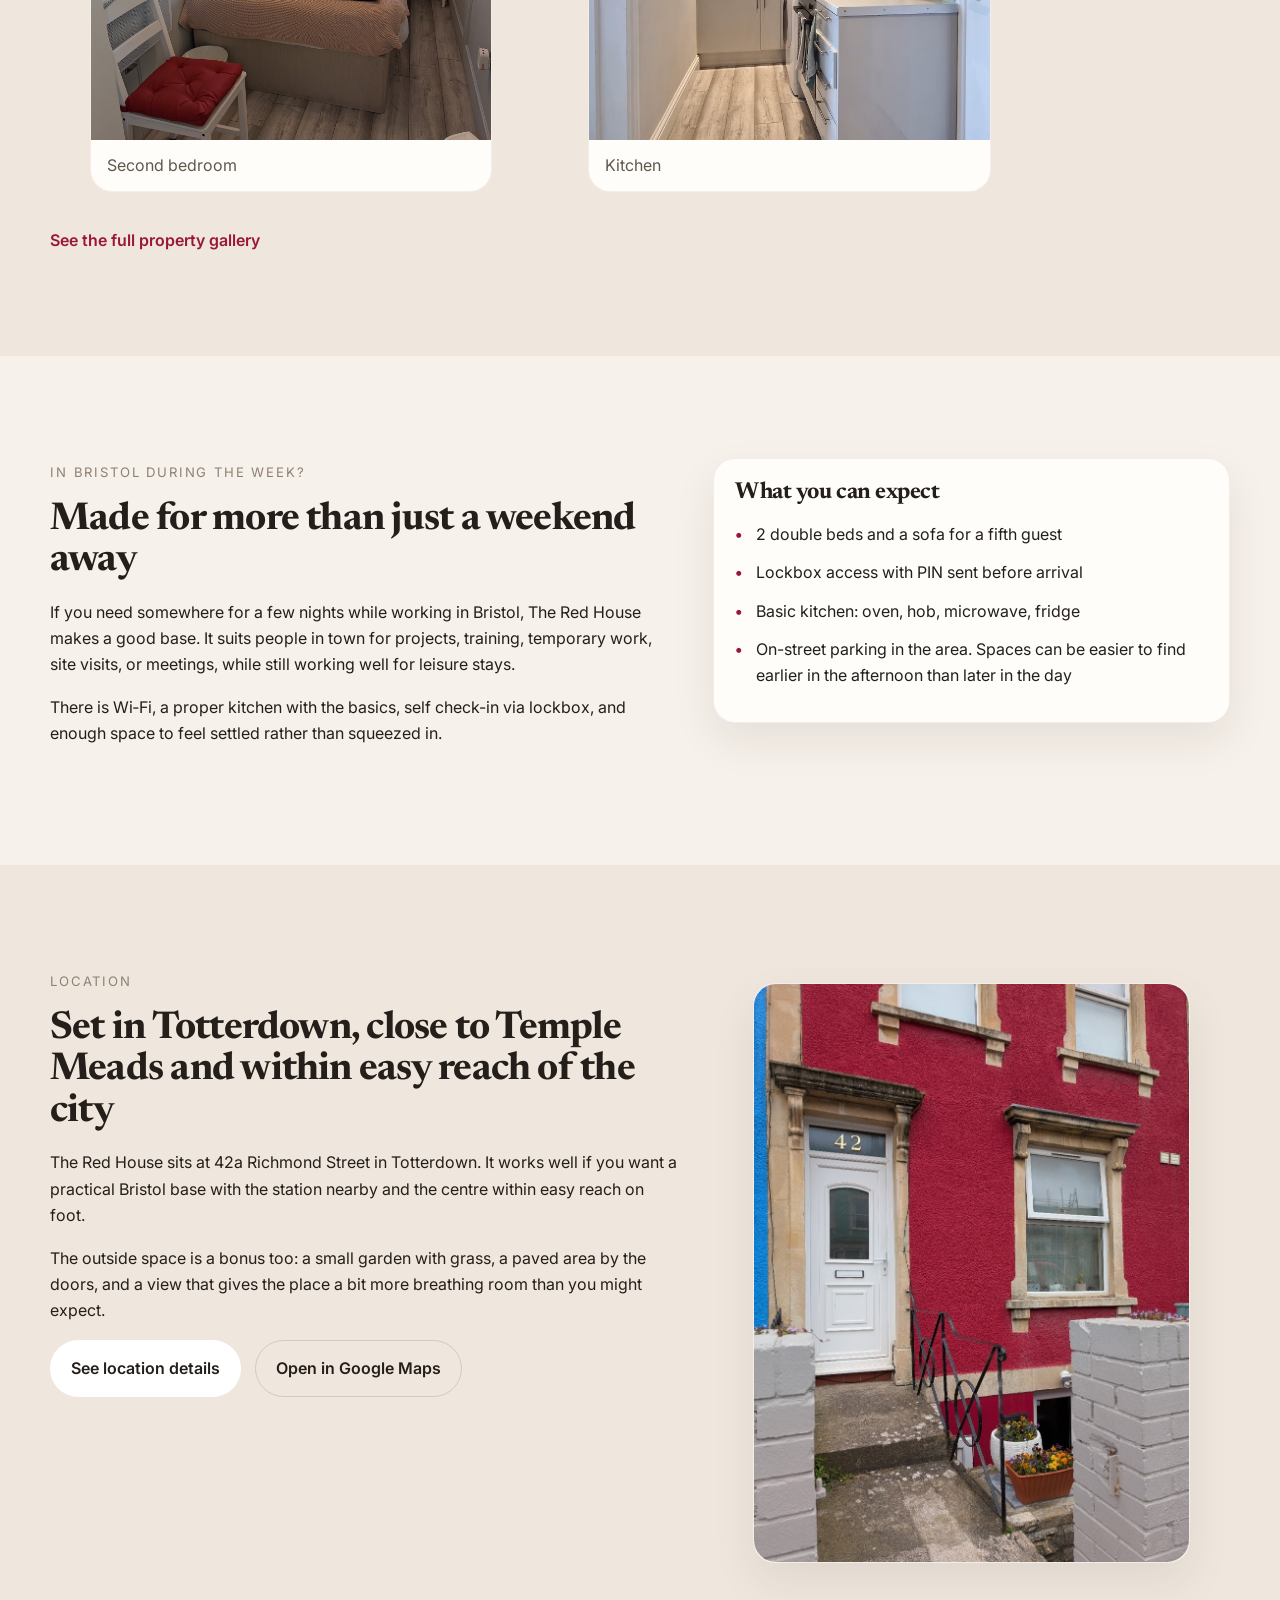
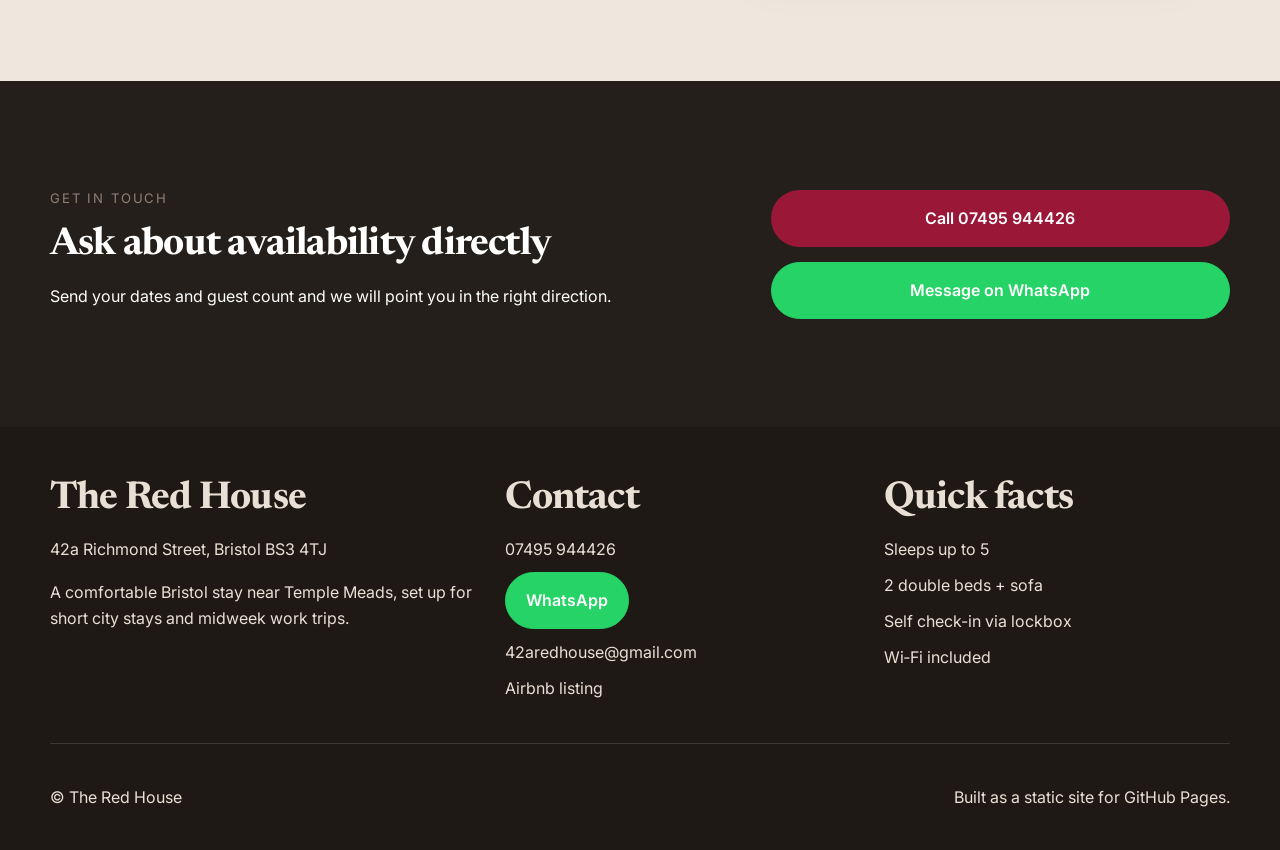
==== commit b2d1ead9: "Add files via upload" ====
--- a/index.html
+++ b/index.html
@@ -115,7 +115,7 @@
       <div class="card-list">
         <article class="mini-card"><h3>Room to spread out</h3><p>Two bedrooms, a separate living space, and a garden make the stay feel more settled than a single hotel room.</p></article>
         <article class="mini-card"><h3>Midweek-friendly</h3><p>Good for project work, short contracts, training, site visits, and a few nights in Bristol without fuss.</p></article>
-        <article class="mini-card"><h3>Direct contact welcome</h3><p>Call, WhatsApp, email, or send a quick enquiry form if you want to ask about availability.</p></article>
+        <article class="mini-card"><h3>Direct contact welcome</h3><p>Call, WhatsApp, email, or check on Airbnb if you want to ask about availability.</p></article>
       </div>
     </div>
   </section>
@@ -185,7 +185,6 @@
       <div class="cta-stack">
         <a class="btn btn-primary" href="tel:+447495944426">Call 07495 944426</a>
         <a class="btn btn-secondary btn-whatsapp" href="https://wa.me/447495944426?text=Hello%20-%20I%27d%20like%20to%20ask%20about%20availability%20at%20The%20Red%20House." target="_blank" rel="noopener noreferrer">Message on WhatsApp</a>
-        <a class="btn btn-ghost" href="mailto:42aredhouse@gmail.com?subject=Availability%20enquiry%20for%20The%20Red%20House">Email us</a>
       </div>
     </div>
   </section>
--- a/assets/css/styles.css
+++ b/assets/css/styles.css
@@ -268,3 +268,14 @@
   text-decoration: underline;
   text-underline-offset: 0.2rem;
 }
+
+.contact-card:empty, .contact-form-card:empty { display: none !important; }
+
+
+.contact-single {
+  display: flex;
+  justify-content: center;
+}
+.contact-single .contact-panel {
+  width: min(100%, 760px);
+}
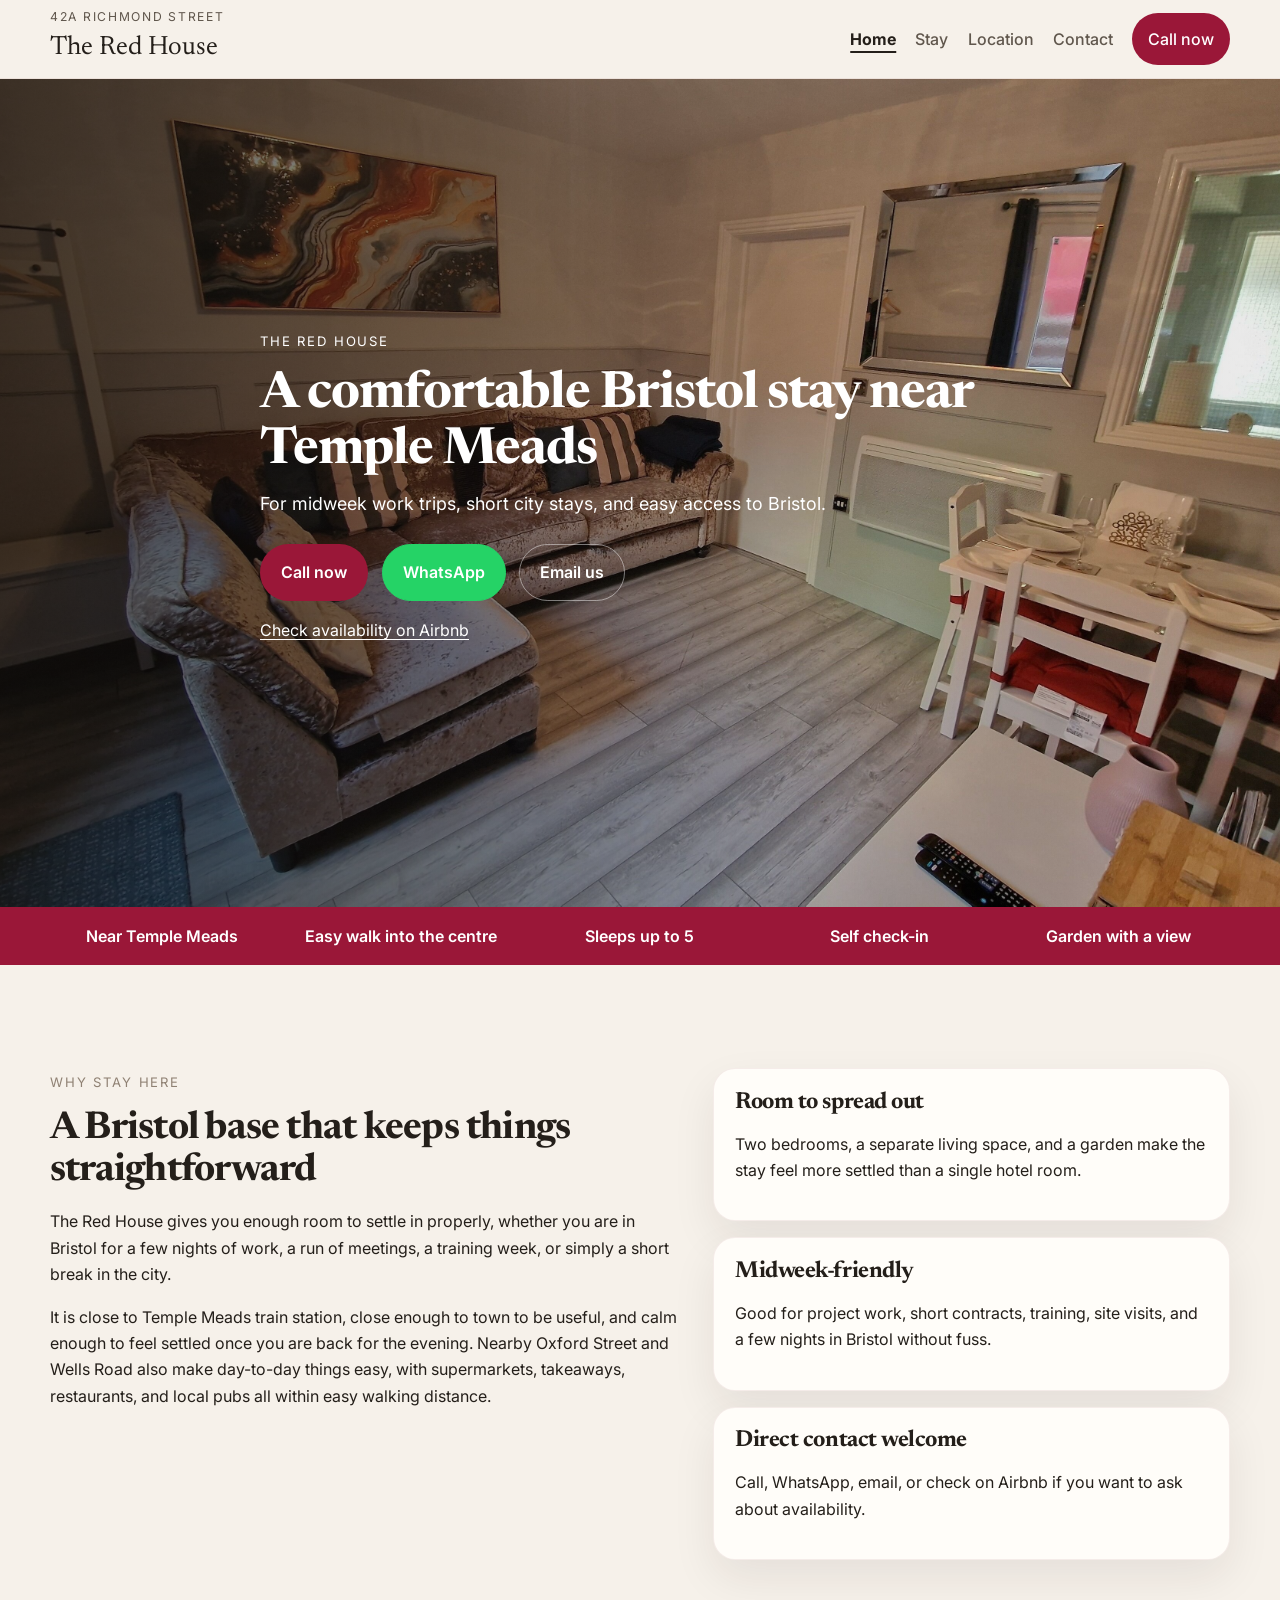
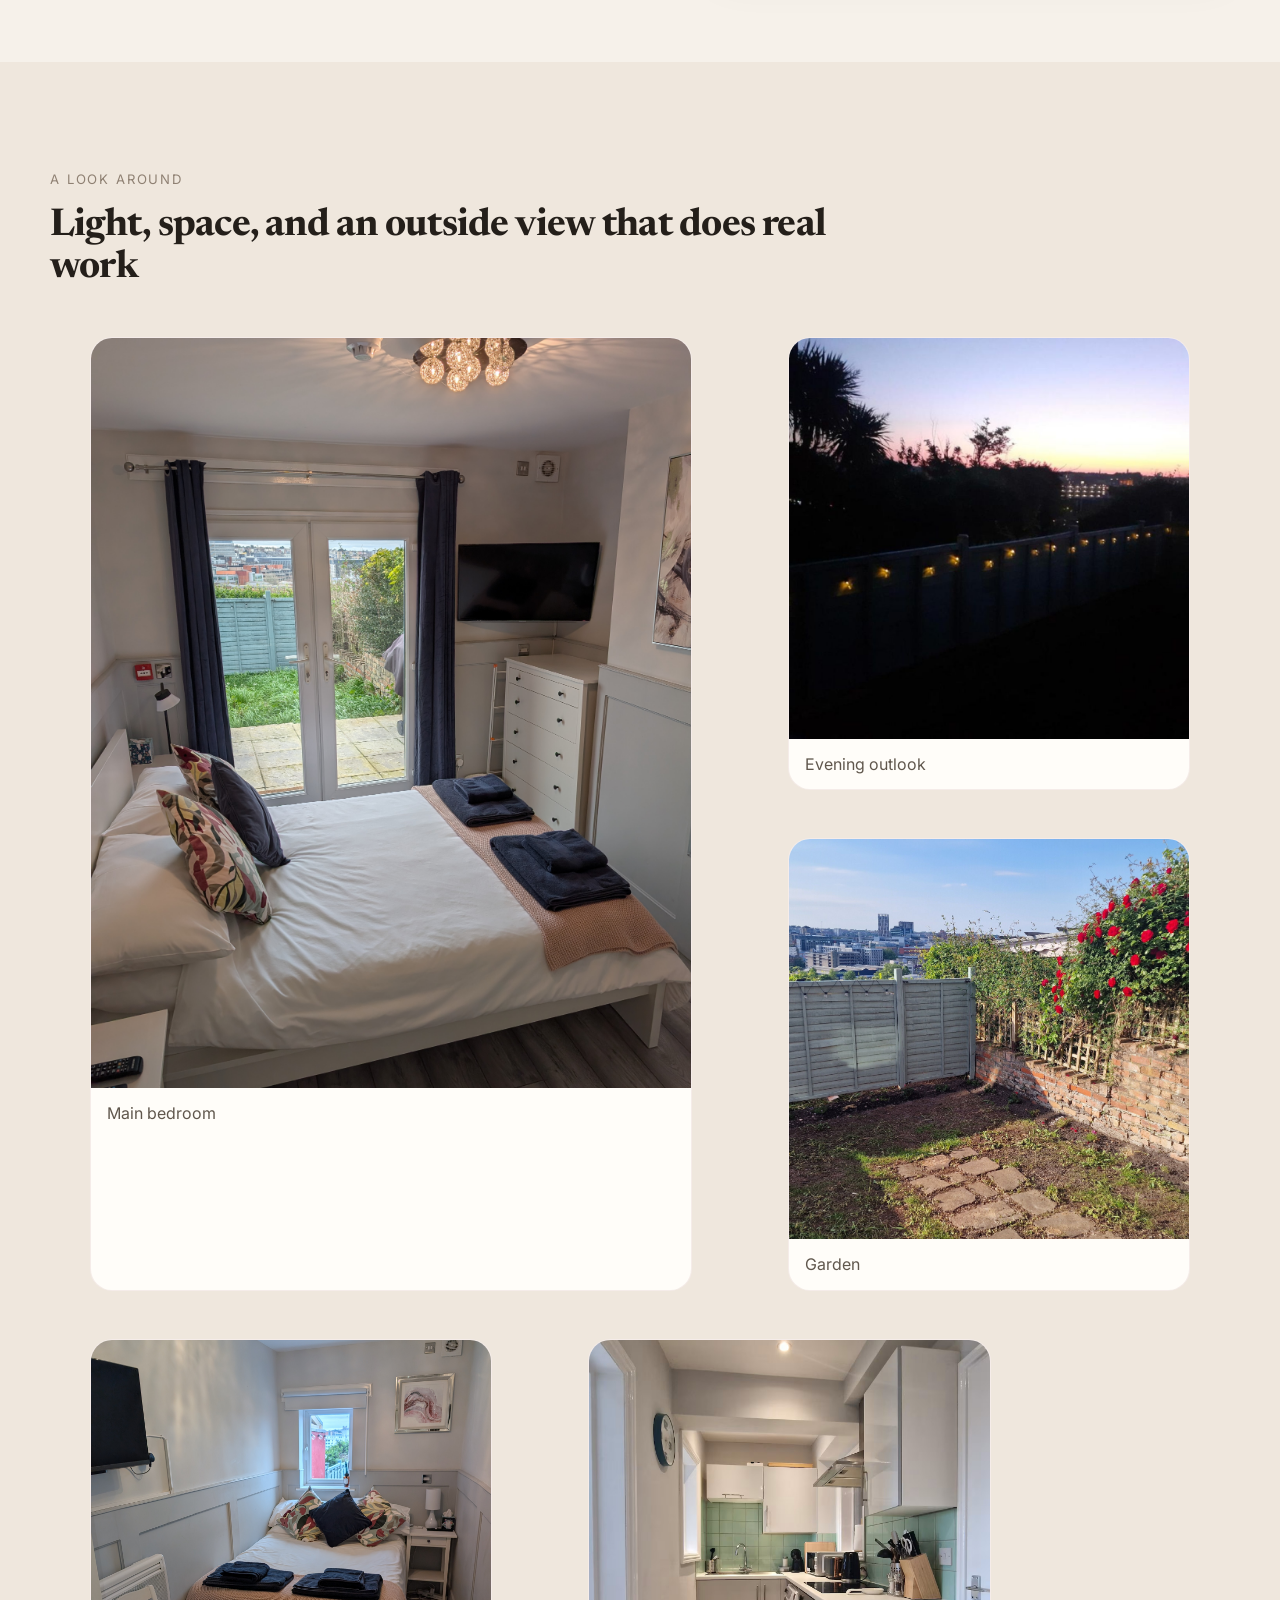
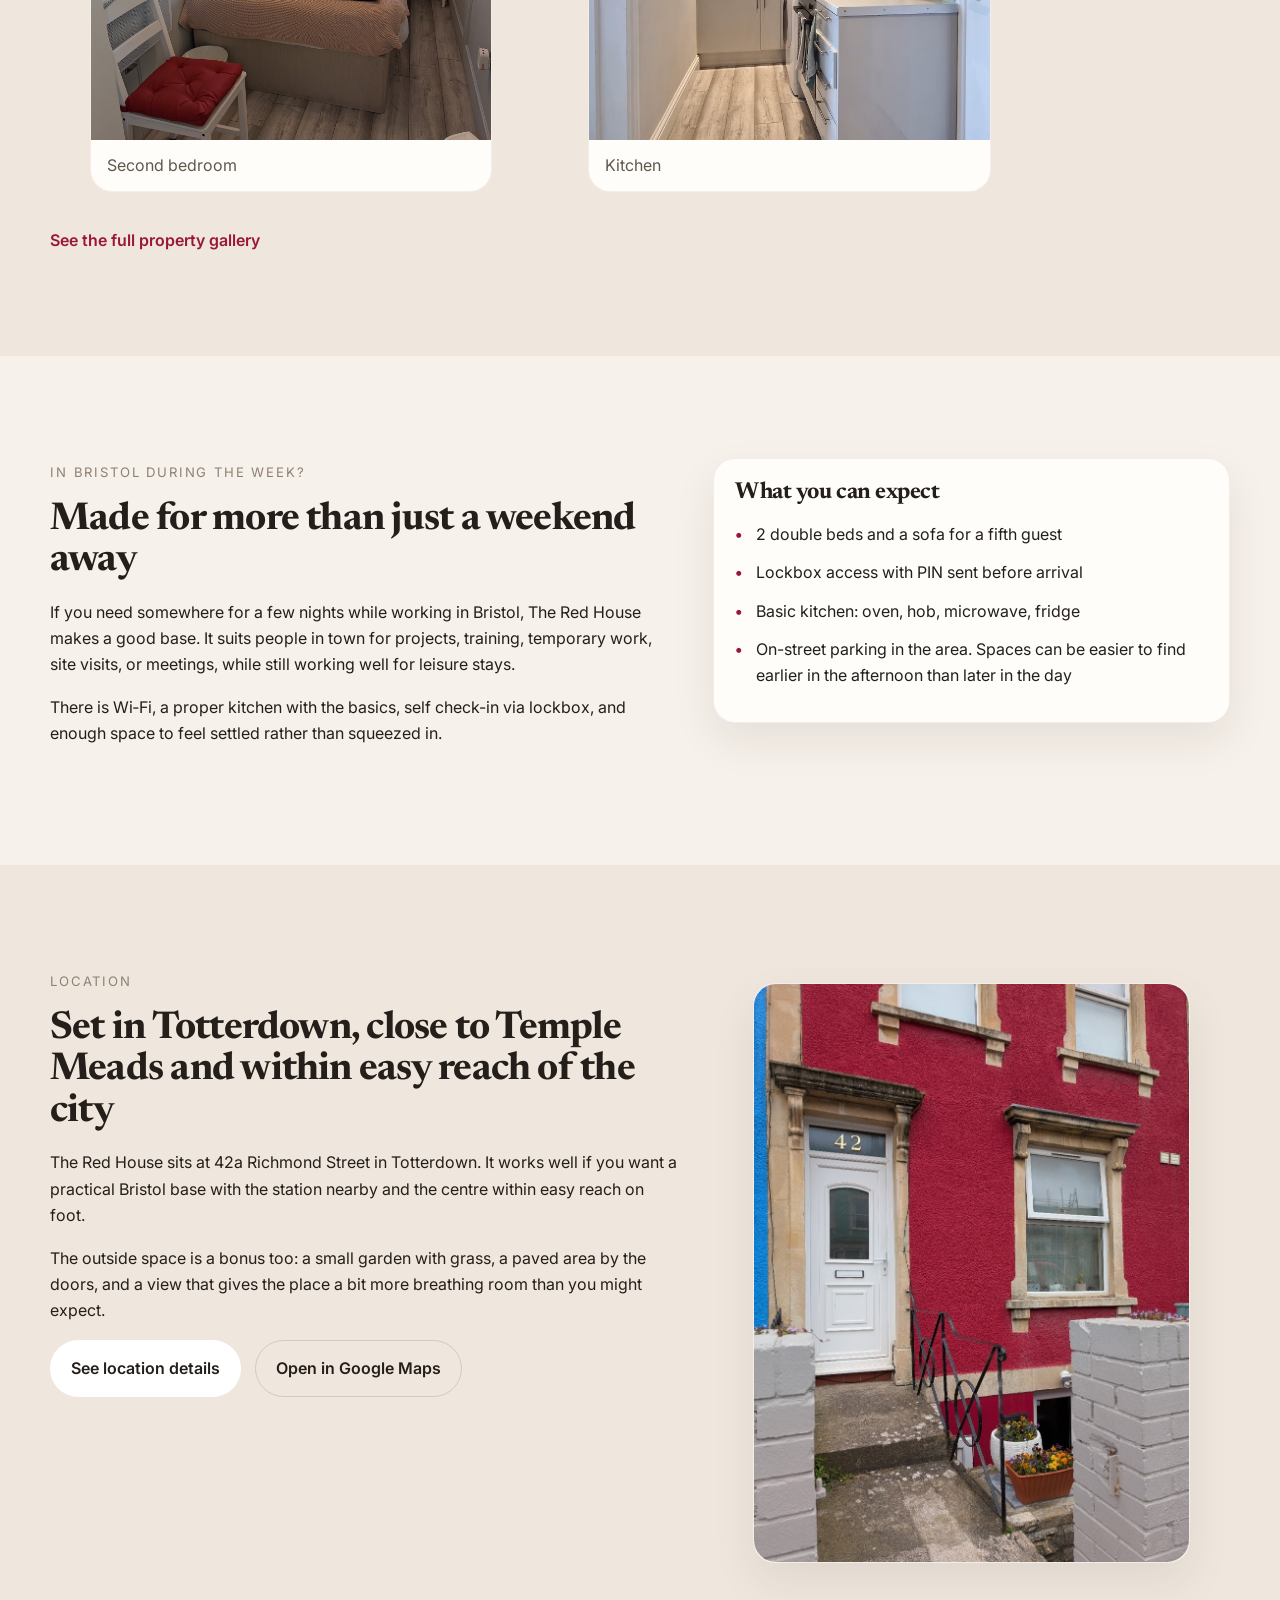
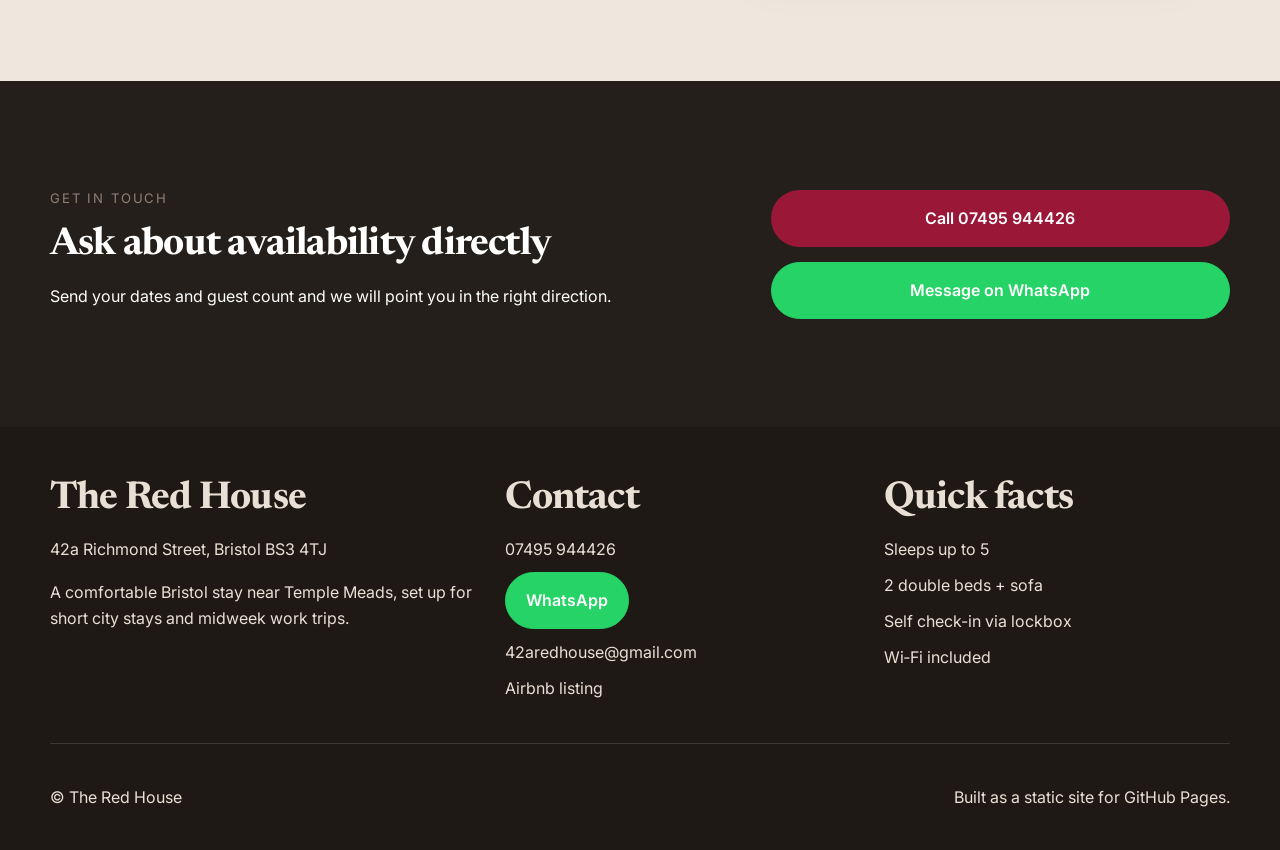
==== commit 9865fe1c: "Add files via upload" ====
--- a/index.html
+++ b/index.html
@@ -110,7 +110,7 @@
         <p class="eyebrow">Why stay here</p>
         <h2>A Bristol base that keeps things straightforward</h2>
         <p>The Red House gives you enough room to settle in properly, whether you are in Bristol for a few nights of work, a run of meetings, a training week, or simply a short break in the city.</p>
-        <p>It is close enough to Temple Meads to be practical, close enough to town to be useful, and calm enough to feel like you have properly arrived somewhere.</p>
+        <p>It is close to Temple Meads train station, close enough to town to be useful, and calm enough to feel settled once you are back for the evening. Nearby Oxford Street and Wells Road also make day-to-day things easy, with supermarkets, takeaways, restaurants, and local pubs all within easy walking distance.</p>
       </div>
       <div class="card-list">
         <article class="mini-card"><h3>Room to spread out</h3><p>Two bedrooms, a separate living space, and a garden make the stay feel more settled than a single hotel room.</p></article>
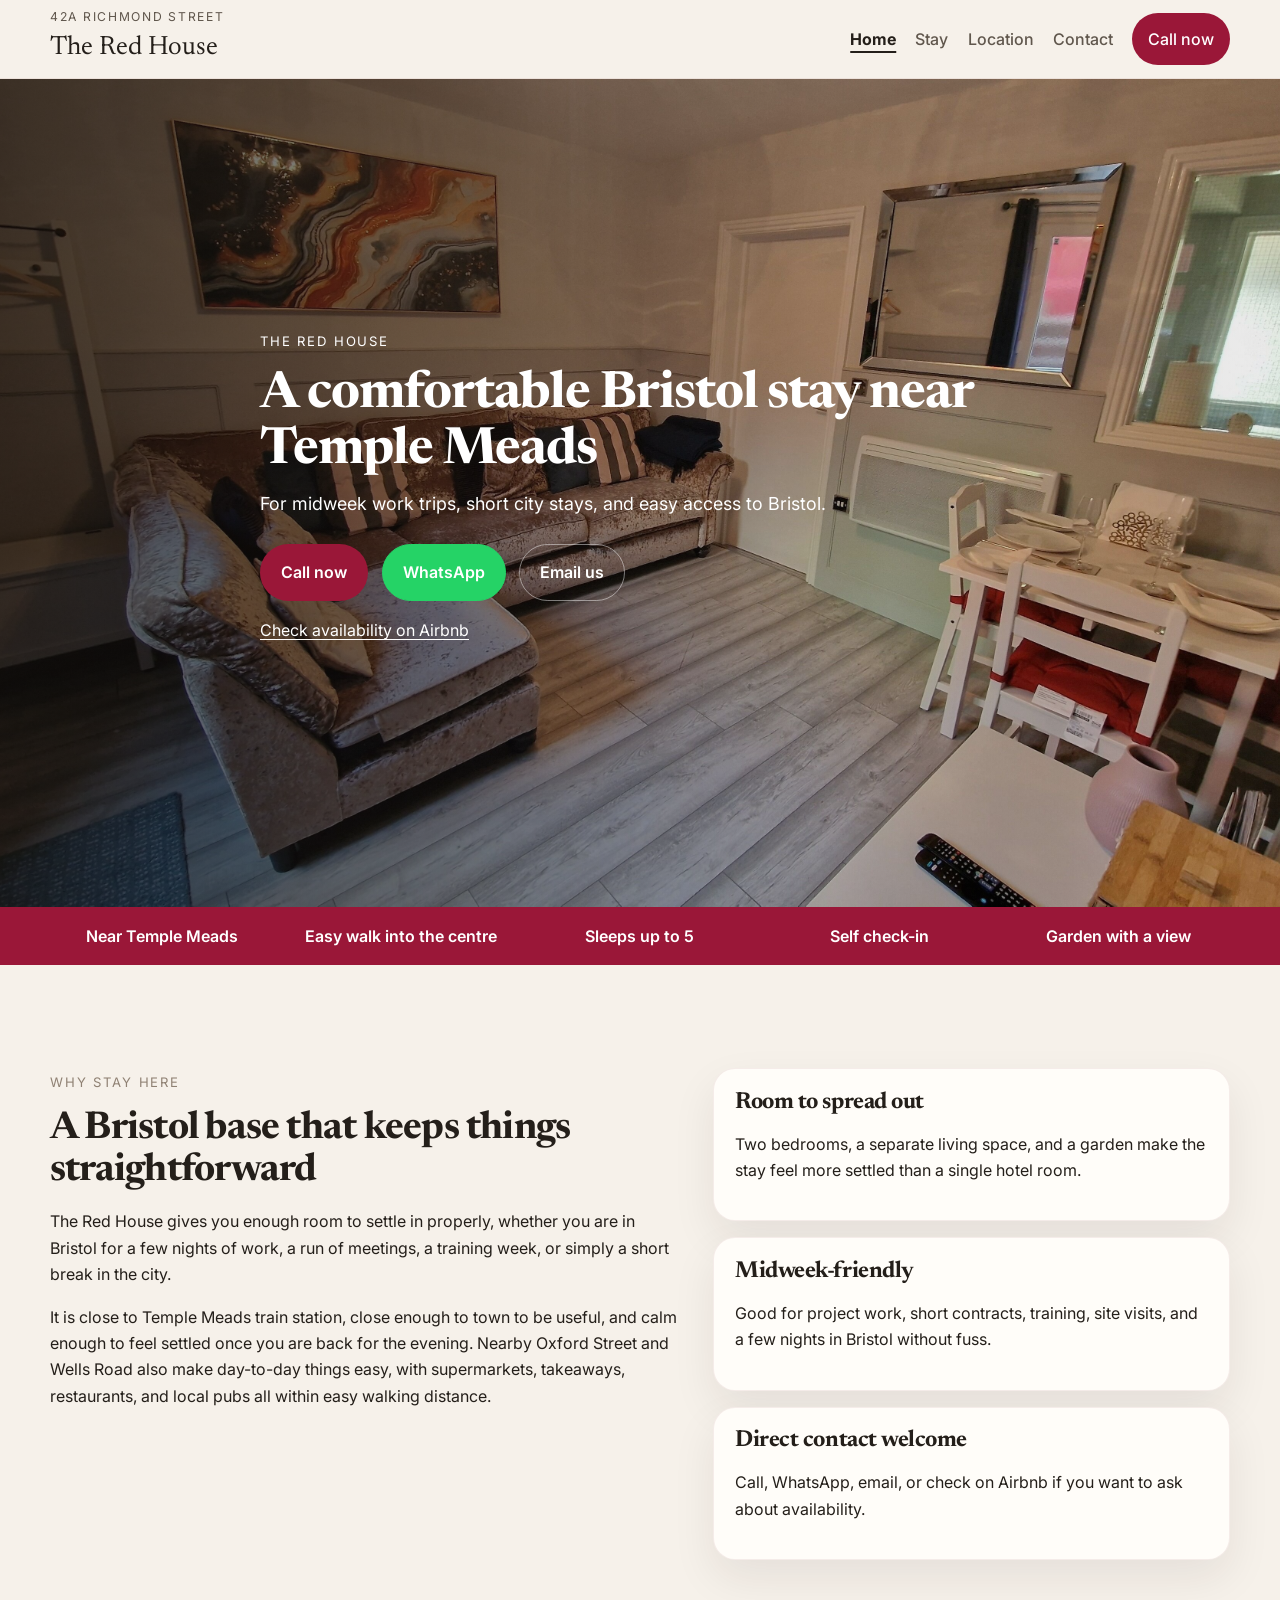
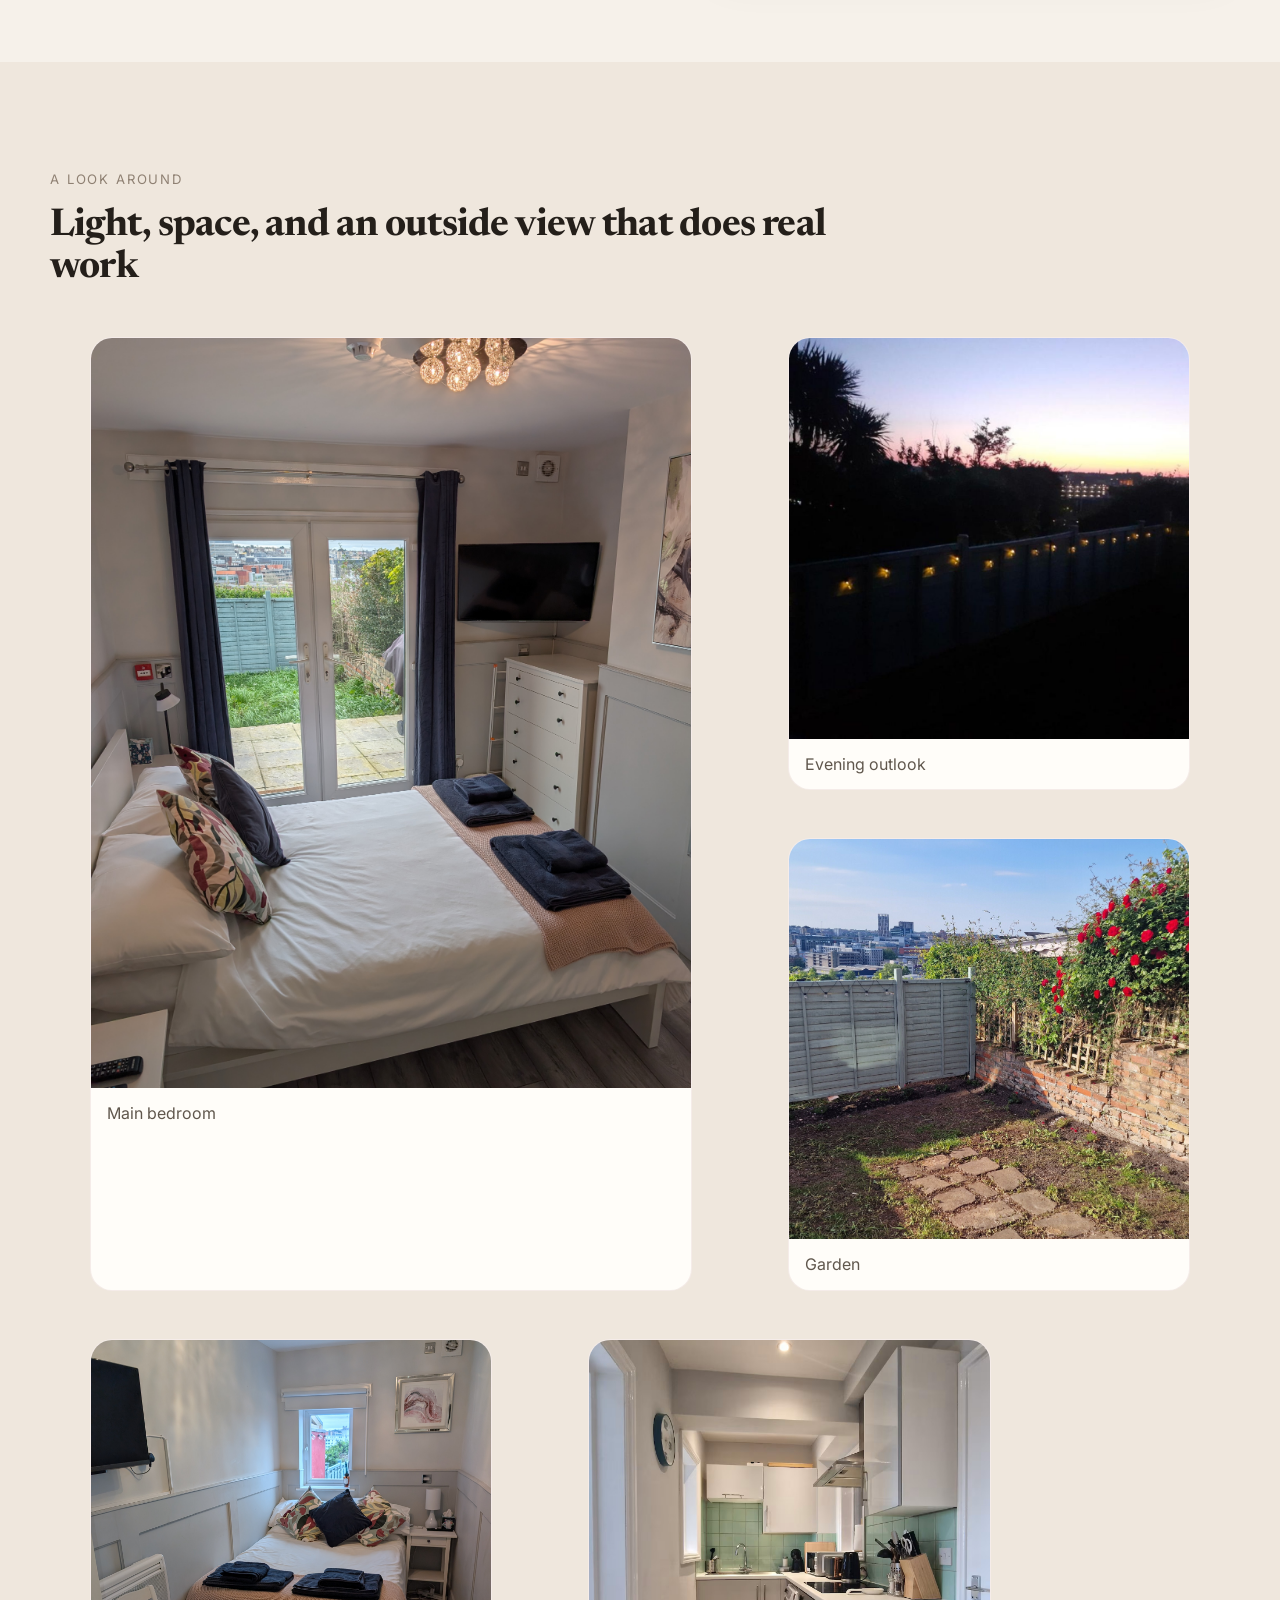
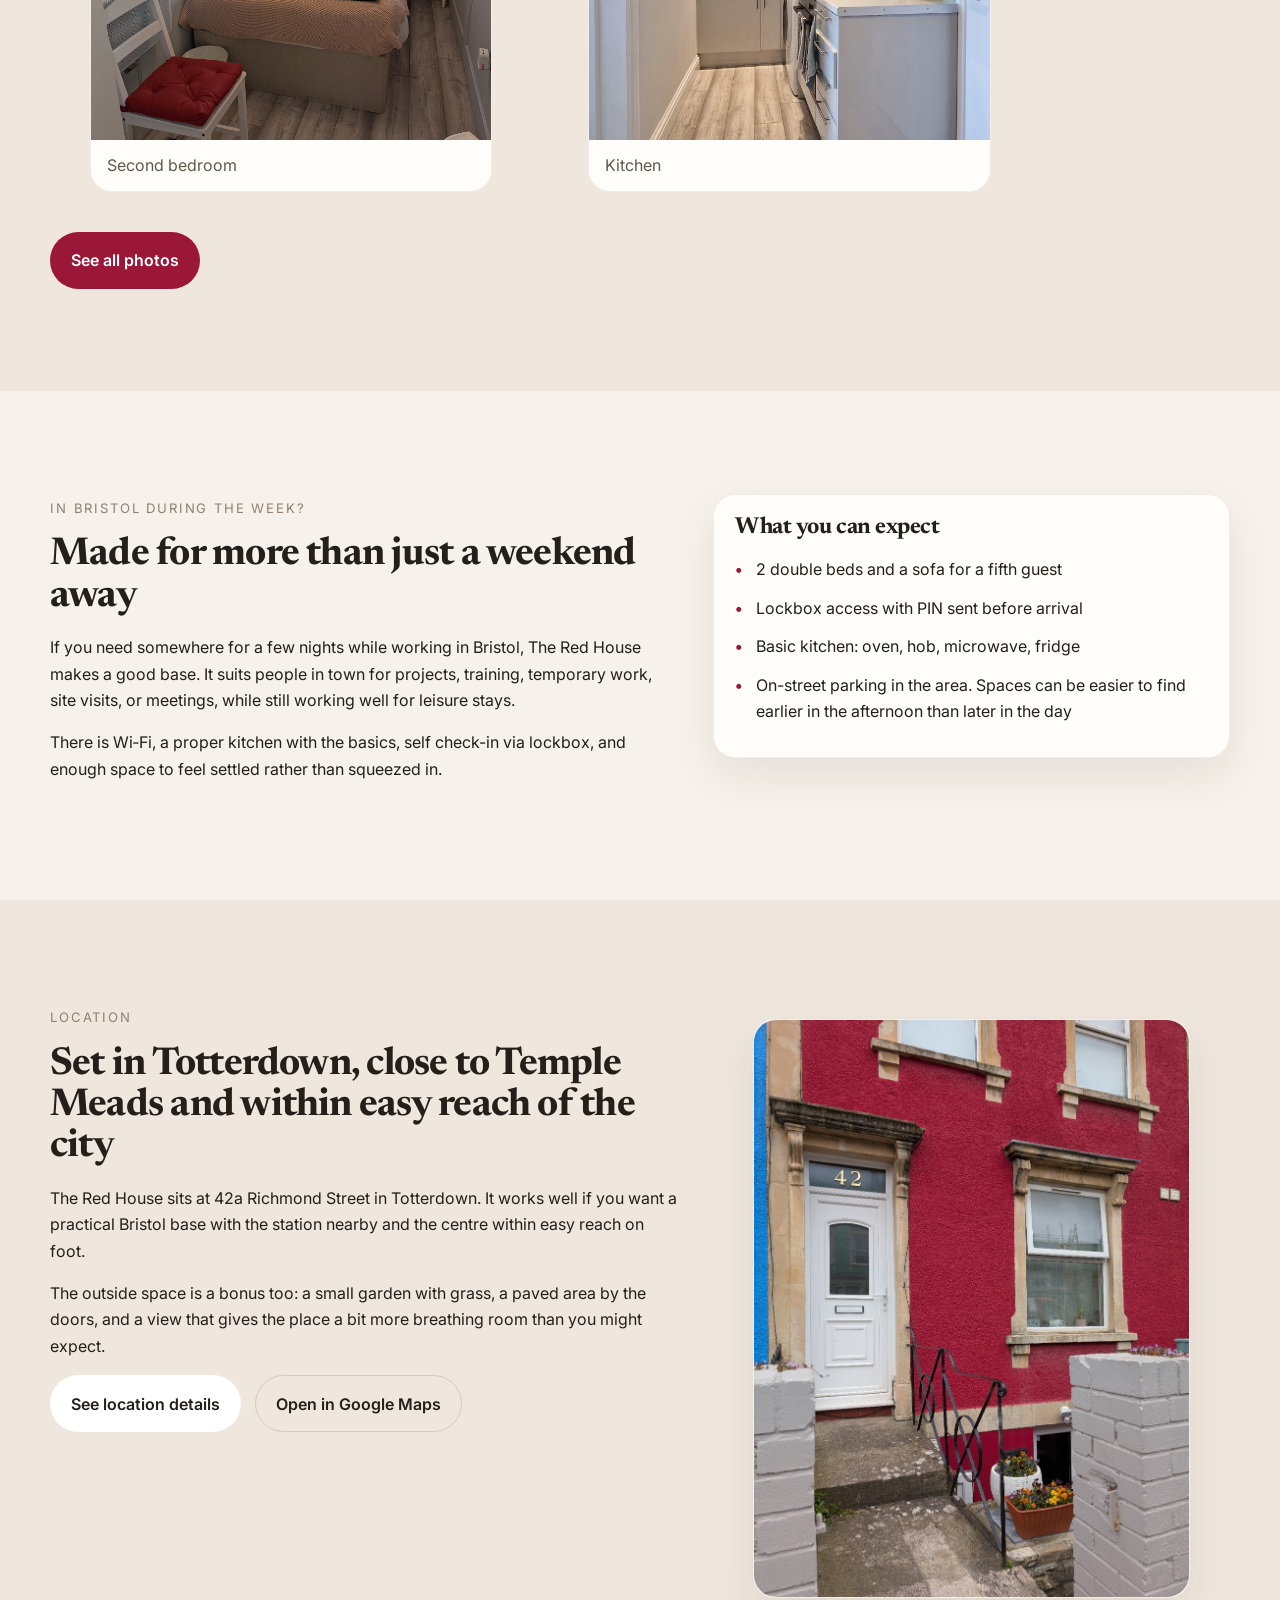
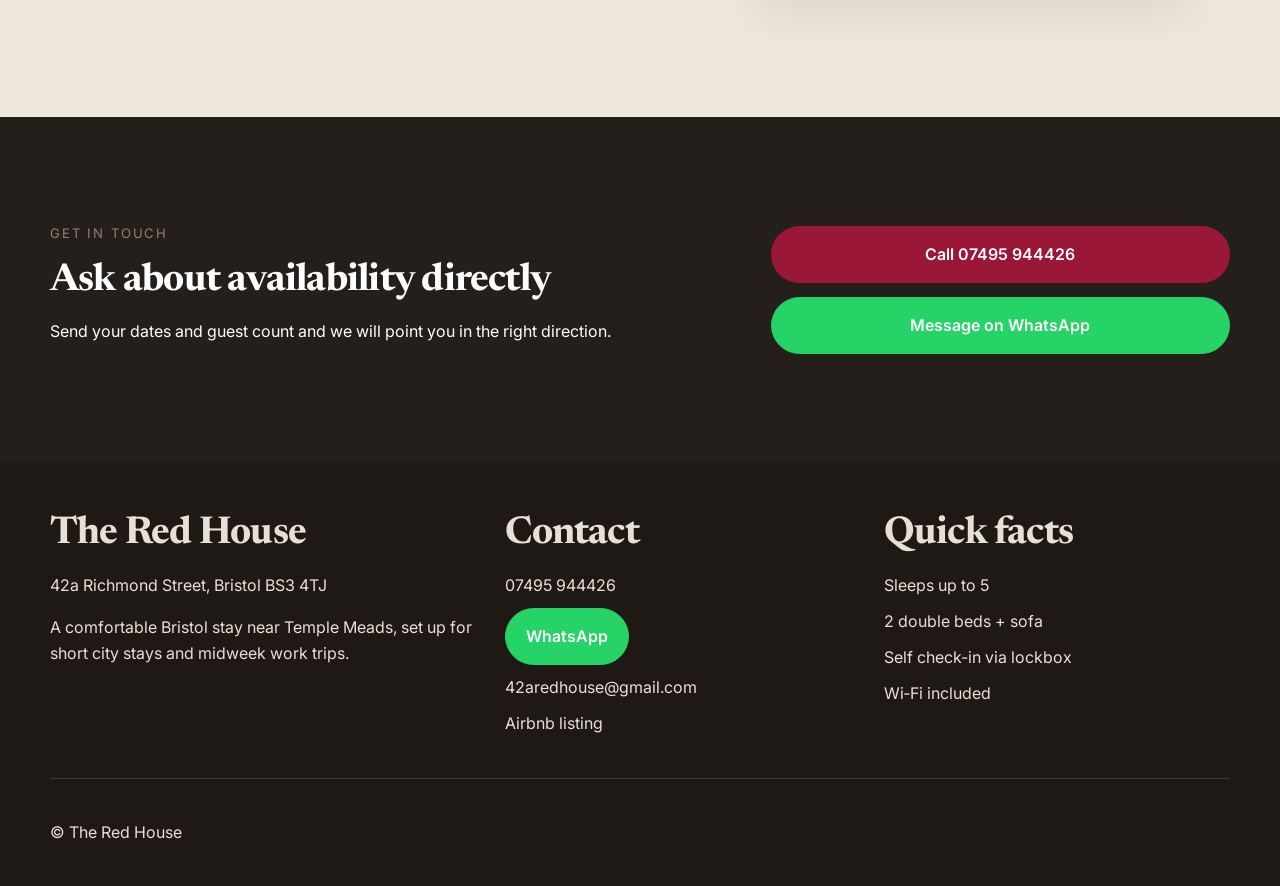
==== commit b69ce23d: "Add files via upload" ====
--- a/index.html
+++ b/index.html
@@ -133,7 +133,7 @@
         <figure class="gallery-item"><a class="zoom-link" href="#"><img src="Bedroom2%20hero.jpg" alt="Second bedroom at The Red House"></a><figcaption>Second bedroom</figcaption></figure>
         <figure class="gallery-item"><a class="zoom-link" href="#"><img src="Kitchen.jpg" alt="Kitchen at The Red House"></a><figcaption>Kitchen</figcaption></figure>
       </div>
-      <p class="section-link"><a href="stay.html">See the full property gallery</a></p>
+      <p class="section-link section-link-button"><a class="btn btn-primary" href="stay.html">See all photos</a></p>
     </div>
   </section>
 
@@ -217,7 +217,6 @@
   </div>
   <div class="container footer-bottom">
     <p>© The Red House</p>
-    <p>Built as a static site for GitHub Pages.</p>
   </div>
 </footer>
 <script src="assets/js/site.js"></script>
--- a/assets/css/styles.css
+++ b/assets/css/styles.css
@@ -133,6 +133,9 @@
 .gallery-wide img { aspect-ratio: 16 / 10; }
 .section-link { margin: 1.2rem 0 0; }
 .section-link a { color: var(--accent); font-weight: 600; }
+.section-link.section-link-button { margin-top: 1.5rem; }
+.section-link.section-link-button a { color: var(--white); text-decoration: none; }
+.footer-bottom:has(> :only-child) { justify-content: flex-start; }
 .trust-panel ul, .check-list, .contact-list, .footer-list { list-style: none; padding: 0; margin: 1rem 0 0; }
 .trust-panel li, .check-list li { position: relative; padding-left: 1.3rem; margin-bottom: .75rem; }
 .trust-panel li::before, .check-list li::before {
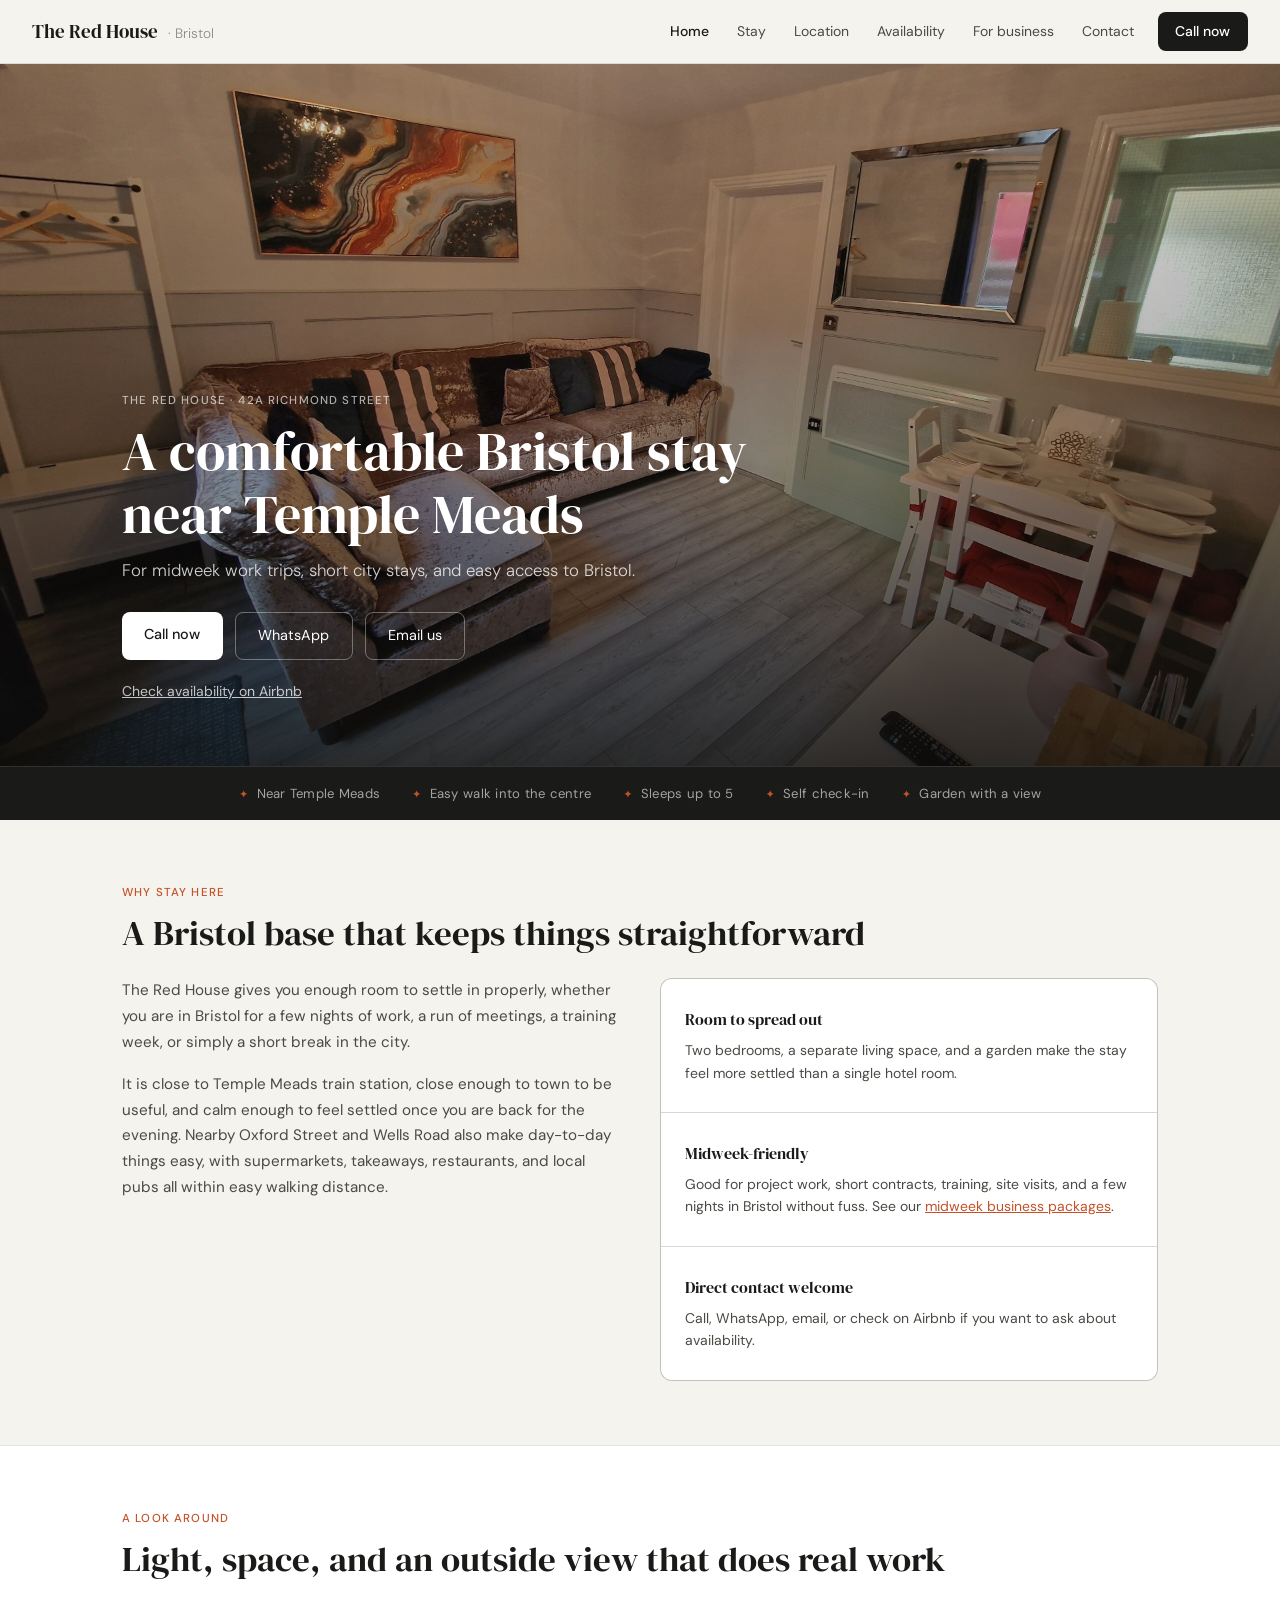
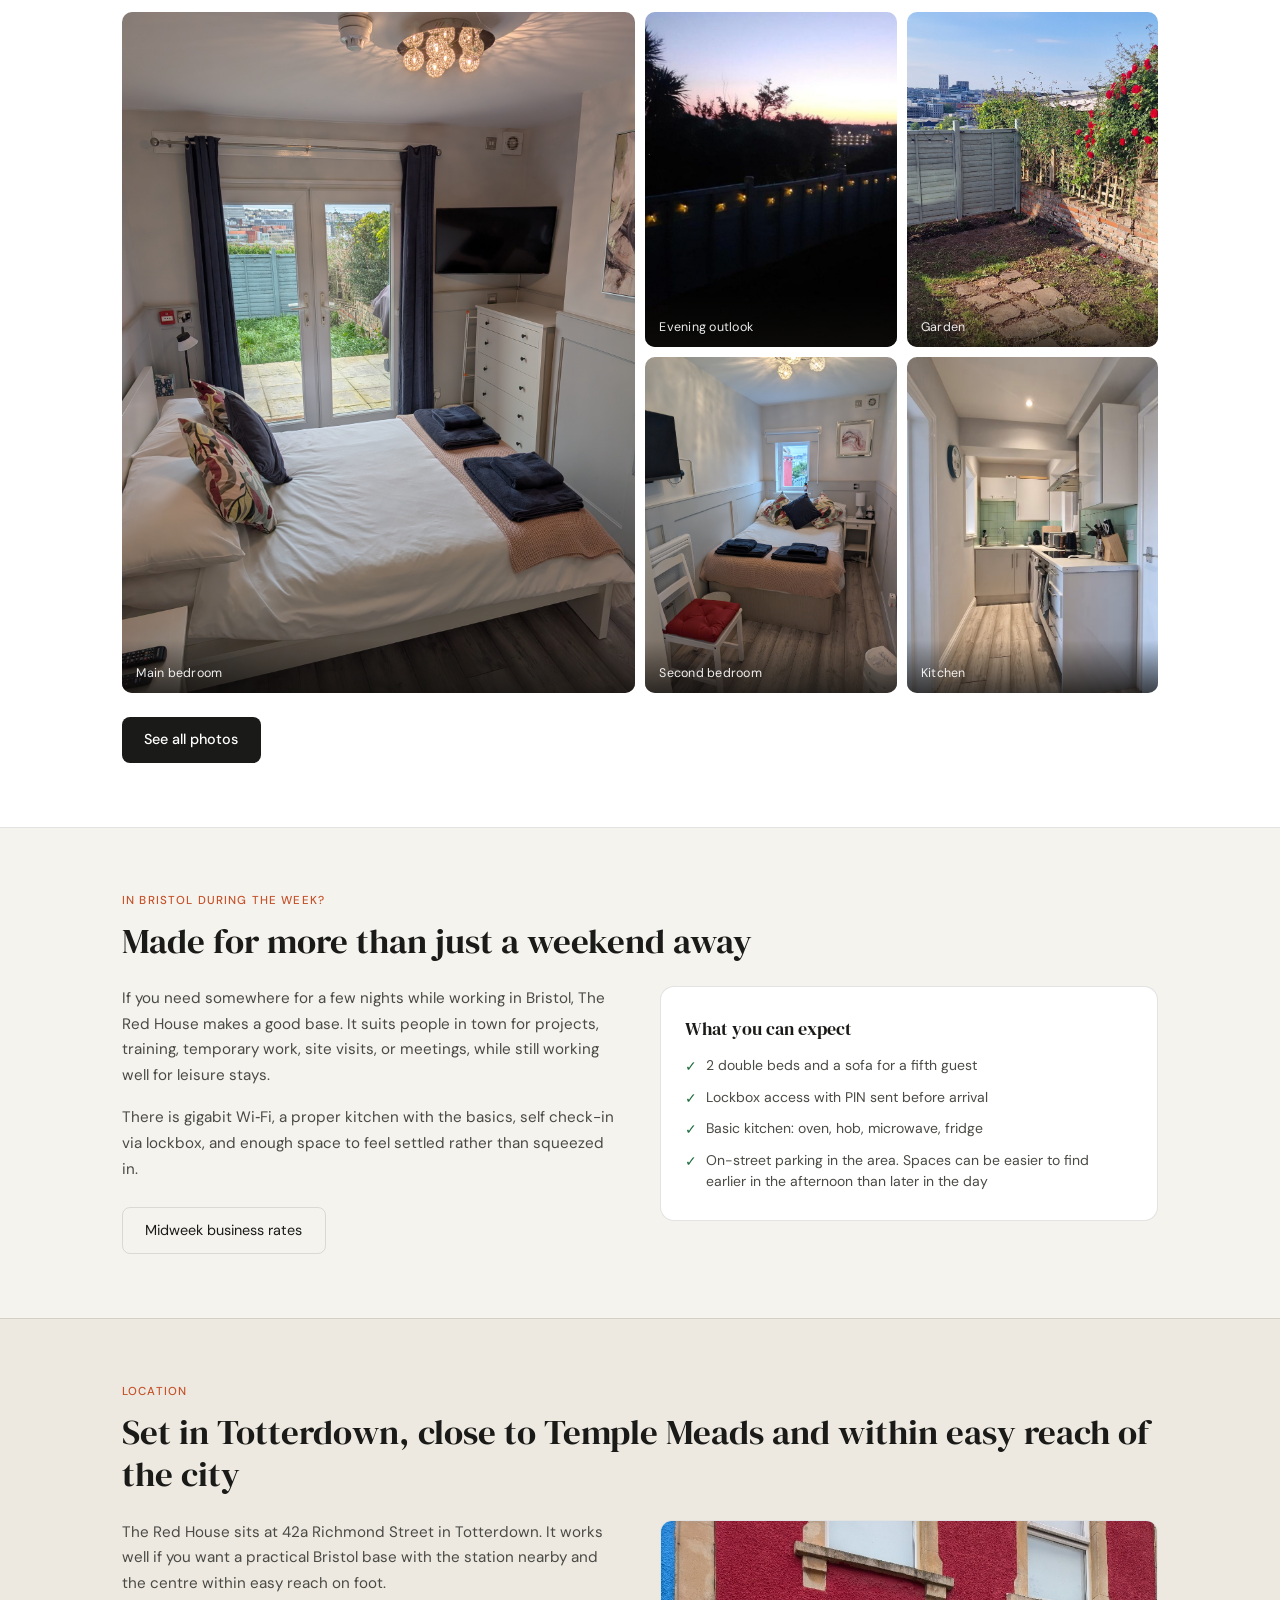
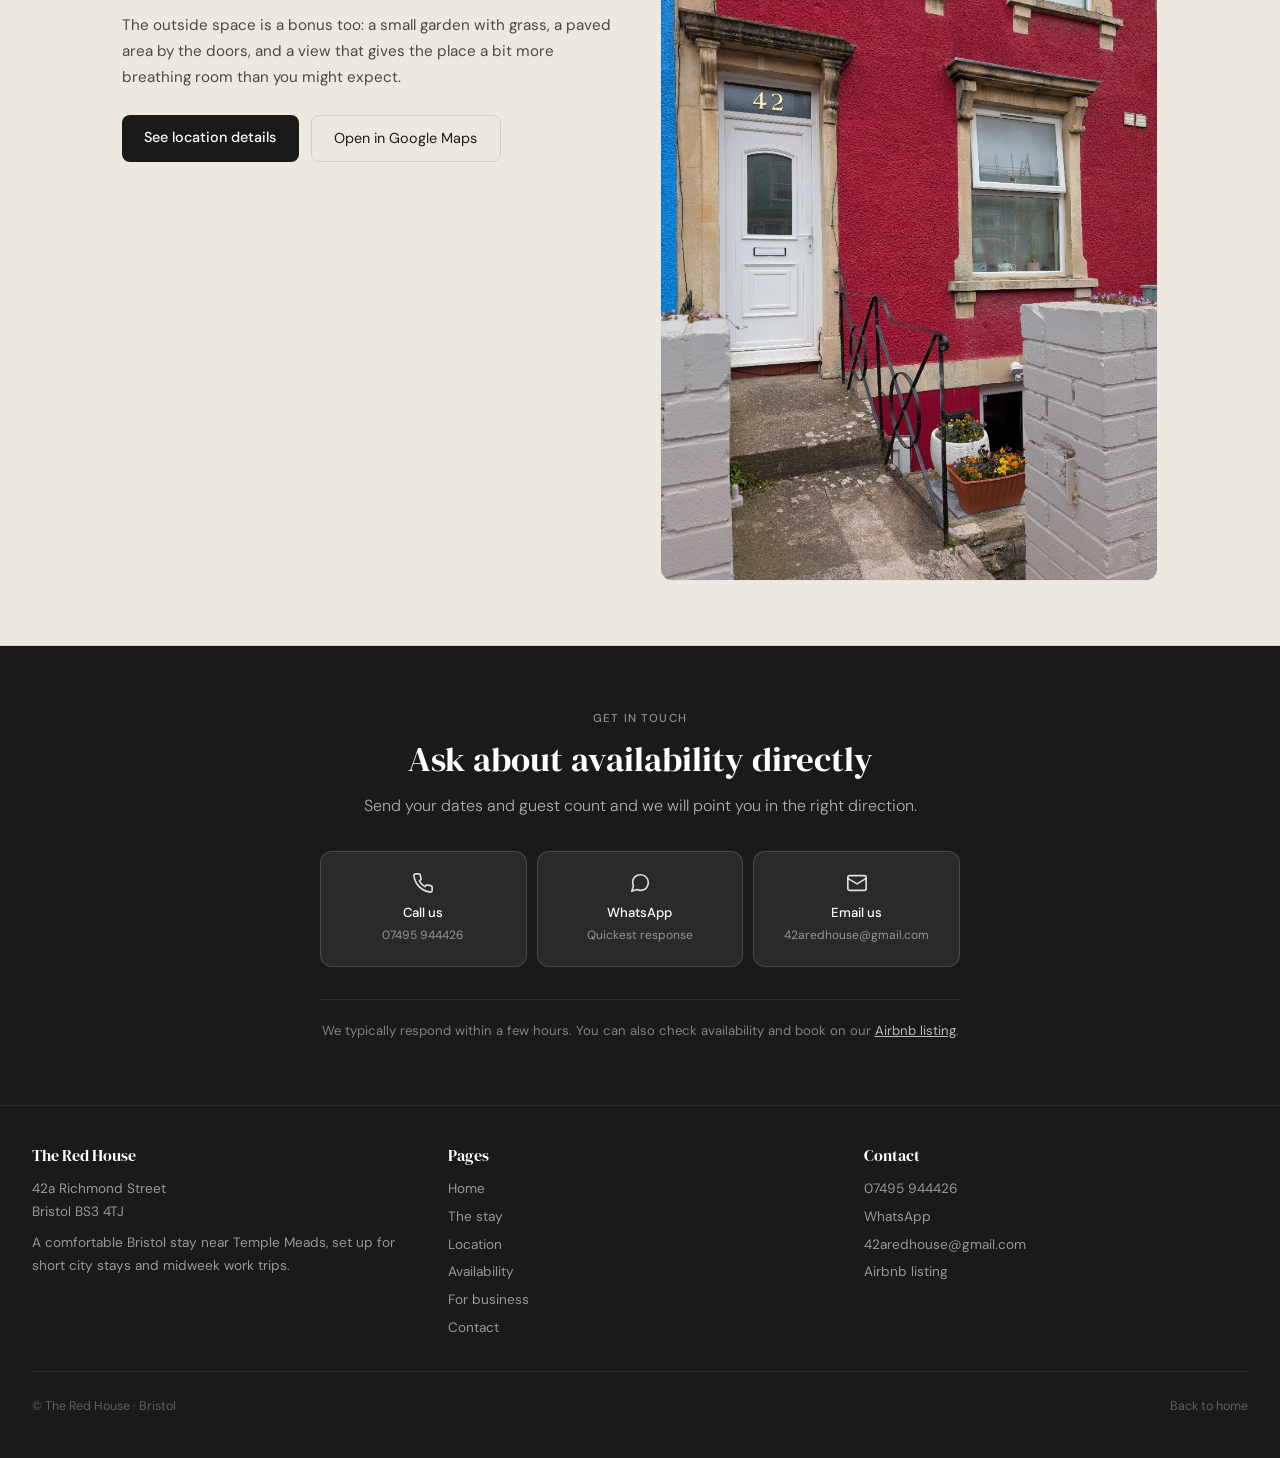
==== commit faa7ff23: "Redesign site: new business page style, For business + Availability pages, live Airbnb calendar sync" ====
--- a/index.html
+++ b/index.html
@@ -3,6 +3,7 @@
 <head>
 <meta charset="utf-8">
 <meta name="viewport" content="width=device-width, initial-scale=1">
+<meta name="robots" content="noindex"> <!-- staging: remove this line when live on redhousebristol.co.uk -->
 <title>The Red House | Bristol stay near Temple Meads</title>
 <meta name="description" content="The Red House is a comfortable Bristol stay near Temple Meads, ideal for midweek work trips and short city stays.">
 <link rel="canonical" href="https://42atheredhouse.github.io/Bristol-Apartment/">
@@ -13,7 +14,7 @@
 <meta property="og:image" content="https://42atheredhouse.github.io/Bristol-Apartment/Living%20Room%20Hero.jpg">
 <link rel="preconnect" href="https://fonts.googleapis.com">
 <link rel="preconnect" href="https://fonts.gstatic.com" crossorigin>
-<link href="https://fonts.googleapis.com/css2?family=Newsreader:opsz,wght@6..72,600;6..72,700&family=Inter:wght@400;500;600;700&display=swap" rel="stylesheet">
+<link href="https://fonts.googleapis.com/css2?family=DM+Serif+Display:ital@0;1&family=DM+Sans:wght@300;400;500&display=swap" rel="stylesheet">
 <link rel="stylesheet" href="assets/css/styles.css">
 <link rel="icon" type="image/png" sizes="32x32" href="assets/favicon.png">
 <link rel="icon" href="assets/favicon.svg" type="image/svg+xml">
@@ -32,70 +33,70 @@
     "addressCountry": "GB"
   },
   "amenityFeature": [
-    {
-      "@type": "LocationFeatureSpecification",
-      "name": "Wi\u2011Fi",
-      "value": true
-    },
-    {
-      "@type": "LocationFeatureSpecification",
-      "name": "Self check-in",
-      "value": true
-    },
-    {
-      "@type": "LocationFeatureSpecification",
-      "name": "Garden",
-      "value": true
-    },
-    {
-      "@type": "LocationFeatureSpecification",
-      "name": "Kitchen",
-      "value": true
-    }
+    {"@type": "LocationFeatureSpecification", "name": "Wi‑Fi", "value": true},
+    {"@type": "LocationFeatureSpecification", "name": "Self check-in", "value": true},
+    {"@type": "LocationFeatureSpecification", "name": "Garden", "value": true},
+    {"@type": "LocationFeatureSpecification", "name": "Kitchen", "value": true}
   ],
   "checkinTime": "15:00",
-  "sameAs": [
-    "https://www.airbnb.co.uk/rooms/1425422079046870858"
-  ],
+  "sameAs": ["https://www.airbnb.co.uk/rooms/1425422079046870858"],
   "url": "https://42atheredhouse.github.io/Bristol-Apartment/"
 }</script>
 </head>
 <body>
+
 <header class="site-header">
-  <div class="container nav-wrap">
-    <a class="brand" href="index.html">
-      <span class="brand-kicker">42A Richmond Street</span>
-      <span class="brand-name">The Red House</span>
-    </a>
-    <button class="menu-toggle" aria-expanded="false" aria-controls="site-nav">Menu</button>
-    <nav id="site-nav" class="site-nav" aria-label="Main navigation">
-      <a href="index.html" aria-current="page">Home</a>
-      <a href="stay.html">Stay</a>
-      <a href="location.html">Location</a>
-      <a href="contact.html">Contact</a>
-      <a class="nav-cta" href="tel:+447495944426">Call now</a>
-    </nav>
-  </div>
+  <a href="index.html" class="nav-logo">The Red House <span>· Bristol</span></a>
+  <nav class="nav-links" aria-label="Main navigation">
+    <a href="index.html" class="active" aria-current="page">Home</a>
+    <a href="stay.html">Stay</a>
+    <a href="location.html">Location</a>
+    <a href="availability.html">Availability</a>
+    <a href="business.html">For business</a>
+    <a href="contact.html">Contact</a>
+    <a href="tel:+447495944426" class="nav-cta">Call now</a>
+  </nav>
+  <button class="nav-menu-btn" aria-label="Open menu" aria-expanded="false" aria-controls="mobileNav">
+    <span></span><span></span><span></span>
+  </button>
 </header>
+
+<div class="mobile-nav" id="mobileNav">
+  <div class="mobile-nav-header">
+    <span class="mobile-nav-title">The Red House</span>
+    <button class="mobile-nav-close" aria-label="Close menu">✕</button>
+  </div>
+  <a href="index.html">Home</a>
+  <a href="stay.html">Stay</a>
+  <a href="location.html">Location</a>
+  <a href="availability.html">Availability</a>
+  <a href="business.html">For business</a>
+  <a href="contact.html">Contact</a>
+  <div class="mobile-nav-footer">
+    <a href="tel:+447495944426">Call 07495 944426</a>
+    <a href="https://wa.me/447495944426" class="ghost">WhatsApp</a>
+  </div>
+</div>
+
 <main>
-  <section class="hero">
+  <section class="photo-hero">
     <img class="hero-image" src="Living%20Room%20Hero.jpg" alt="Living room at The Red House with seating and dining area">
     <div class="hero-overlay"></div>
-    <div class="container hero-content">
-      <p class="eyebrow">The Red House</p>
+    <div class="hero-content">
+      <span class="eyebrow">The Red House · 42a Richmond Street</span>
       <h1>A comfortable Bristol stay near Temple Meads</h1>
       <p class="hero-copy">For midweek work trips, short city stays, and easy access to Bristol.</p>
       <div class="cta-row">
-        <a class="btn btn-primary" href="tel:+447495944426">Call now</a>
-        <a class="btn btn-secondary btn-whatsapp" href="https://wa.me/447495944426?text=Hello%20-%20I%27d%20like%20to%20ask%20about%20availability%20at%20The%20Red%20House." target="_blank" rel="noopener noreferrer">WhatsApp</a>
-        <a class="btn btn-ghost" href="mailto:42aredhouse@gmail.com?subject=Availability%20enquiry%20for%20The%20Red%20House">Email us</a>
-      </div>
-      <p class="secondary-link"><a href="https://www.airbnb.co.uk/rooms/1425422079046870858" target="_blank" rel="noopener noreferrer">Check availability on Airbnb</a></p>
+        <a class="btn btn-white" href="tel:+447495944426">Call now</a>
+        <a class="btn btn-ghost-light" href="https://wa.me/447495944426?text=Hello%20-%20I%27d%20like%20to%20ask%20about%20availability%20at%20The%20Red%20House.">WhatsApp</a>
+        <a class="btn btn-ghost-light" href="mailto:42aredhouse@gmail.com?subject=Availability%20enquiry%20for%20The%20Red%20House">Email us</a>
+      </div>
+      <p class="secondary-link"><a href="https://www.airbnb.co.uk/rooms/1425422079046870858">Check availability on Airbnb</a></p>
     </div>
   </section>
 
   <section class="fact-strip">
-    <div class="container fact-grid">
+    <div class="fact-grid">
       <p>Near Temple Meads</p>
       <p>Easy walk into the centre</p>
       <p>Sleeps up to 5</p>
@@ -104,50 +105,62 @@
     </div>
   </section>
 
-  <section class="section">
-    <div class="container two-col intro-grid">
+  <section class="section reveal">
+    <span class="eyebrow">Why stay here</span>
+    <h2>A Bristol base that keeps things straightforward</h2>
+    <div class="two-col" style="margin-top:1.5rem;">
       <div>
-        <p class="eyebrow">Why stay here</p>
-        <h2>A Bristol base that keeps things straightforward</h2>
         <p>The Red House gives you enough room to settle in properly, whether you are in Bristol for a few nights of work, a run of meetings, a training week, or simply a short break in the city.</p>
-        <p>It is close to Temple Meads train station, close enough to town to be useful, and calm enough to feel settled once you are back for the evening. Nearby Oxford Street and Wells Road also make day-to-day things easy, with supermarkets, takeaways, restaurants, and local pubs all within easy walking distance.</p>
-      </div>
-      <div class="card-list">
-        <article class="mini-card"><h3>Room to spread out</h3><p>Two bedrooms, a separate living space, and a garden make the stay feel more settled than a single hotel room.</p></article>
-        <article class="mini-card"><h3>Midweek-friendly</h3><p>Good for project work, short contracts, training, site visits, and a few nights in Bristol without fuss.</p></article>
-        <article class="mini-card"><h3>Direct contact welcome</h3><p>Call, WhatsApp, email, or check on Airbnb if you want to ask about availability.</p></article>
-      </div>
-    </div>
-  </section>
-
-  <section class="section section-soft">
-    <div class="container">
-      <div class="section-heading">
-        <p class="eyebrow">A look around</p>
-        <h2>Light, space, and an outside view that does real work</h2>
-      </div>
-      <div class="gallery-grid gallery-home">
+        <p style="margin-top:1rem;">It is close to Temple Meads train station, close enough to town to be useful, and calm enough to feel settled once you are back for the evening. Nearby Oxford Street and Wells Road also make day-to-day things easy, with supermarkets, takeaways, restaurants, and local pubs all within easy walking distance.</p>
+      </div>
+      <div class="card-grid" style="grid-template-columns:1fr;">
+        <article class="card-cell">
+          <h3>Room to spread out</h3>
+          <p>Two bedrooms, a separate living space, and a garden make the stay feel more settled than a single hotel room.</p>
+        </article>
+        <article class="card-cell">
+          <h3>Midweek-friendly</h3>
+          <p>Good for project work, short contracts, training, site visits, and a few nights in Bristol without fuss. See our <a href="business.html" style="color:var(--accent);">midweek business packages</a>.</p>
+        </article>
+        <article class="card-cell">
+          <h3>Direct contact welcome</h3>
+          <p>Call, WhatsApp, email, or check on Airbnb if you want to ask about availability.</p>
+        </article>
+      </div>
+    </div>
+  </section>
+
+  <section class="section-band">
+    <div class="section reveal">
+      <span class="eyebrow">A look around</span>
+      <h2>Light, space, and an outside view that does real work</h2>
+      <div class="gallery-grid">
         <figure class="gallery-item gallery-large"><a class="zoom-link" href="#"><img src="Bedroom1%20hero.jpg" alt="Main bedroom at The Red House"></a><figcaption>Main bedroom</figcaption></figure>
         <figure class="gallery-item"><a class="zoom-link" href="#"><img src="Sunset%20View.jpg" alt="Evening view from the property"></a><figcaption>Evening outlook</figcaption></figure>
         <figure class="gallery-item"><a class="zoom-link" href="#"><img src="Garden.jpg" alt="Garden at The Red House"></a><figcaption>Garden</figcaption></figure>
         <figure class="gallery-item"><a class="zoom-link" href="#"><img src="Bedroom2%20hero.jpg" alt="Second bedroom at The Red House"></a><figcaption>Second bedroom</figcaption></figure>
         <figure class="gallery-item"><a class="zoom-link" href="#"><img src="Kitchen.jpg" alt="Kitchen at The Red House"></a><figcaption>Kitchen</figcaption></figure>
       </div>
-      <p class="section-link section-link-button"><a class="btn btn-primary" href="stay.html">See all photos</a></p>
-    </div>
-  </section>
-
-  <section class="section">
-    <div class="container two-col workstay-grid">
+      <div class="inline-actions">
+        <a class="btn btn-dark" href="stay.html">See all photos</a>
+      </div>
+    </div>
+  </section>
+
+  <section class="section reveal">
+    <span class="eyebrow">In Bristol during the week?</span>
+    <h2>Made for more than just a weekend away</h2>
+    <div class="two-col" style="margin-top:1.5rem;">
       <div>
-        <p class="eyebrow">In Bristol during the week?</p>
-        <h2>Made for more than just a weekend away</h2>
         <p>If you need somewhere for a few nights while working in Bristol, The Red House makes a good base. It suits people in town for projects, training, temporary work, site visits, or meetings, while still working well for leisure stays.</p>
-        <p>There is Wi‑Fi, a proper kitchen with the basics, self check-in via lockbox, and enough space to feel settled rather than squeezed in.</p>
-      </div>
-      <aside class="trust-panel">
+        <p style="margin-top:1rem;">There is gigabit Wi‑Fi, a proper kitchen with the basics, self check-in via lockbox, and enough space to feel settled rather than squeezed in.</p>
+        <div class="inline-actions">
+          <a class="btn btn-ghost-dark" href="business.html">Midweek business rates</a>
+        </div>
+      </div>
+      <aside class="panel">
         <h3>What you can expect</h3>
-        <ul>
+        <ul class="check-list" style="margin-top:0.75rem;">
           <li>2 double beds and a sofa for a fifth guest</li>
           <li>Lockbox access with PIN sent before arrival</li>
           <li>Basic kitchen: oven, hob, microwave, fridge</li>
@@ -157,68 +170,85 @@
     </div>
   </section>
 
-  <section class="section section-soft">
-    <div class="container two-col location-grid">
-      <div>
-        <p class="eyebrow">Location</p>
-        <h2>Set in Totterdown, close to Temple Meads and within easy reach of the city</h2>
-        <p>The Red House sits at 42a Richmond Street in Totterdown. It works well if you want a practical Bristol base with the station nearby and the centre within easy reach on foot.</p>
-        <p>The outside space is a bonus too: a small garden with grass, a paved area by the doors, and a view that gives the place a bit more breathing room than you might expect.</p>
-        <div class="inline-actions">
-          <a class="btn btn-secondary" href="location.html">See location details</a>
-          <a class="btn btn-ghost" target="_blank" rel="noopener noreferrer" href="https://www.google.com/maps/search/?api=1&query=42a%20Richmond%20Street%2C%20Bristol%20BS3%204TJ">Open in Google Maps</a>
+  <section class="section-band-warm">
+    <div class="section reveal">
+      <span class="eyebrow">Location</span>
+      <h2>Set in Totterdown, close to Temple Meads and within easy reach of the city</h2>
+      <div class="two-col" style="margin-top:1.5rem;">
+        <div>
+          <p>The Red House sits at 42a Richmond Street in Totterdown. It works well if you want a practical Bristol base with the station nearby and the centre within easy reach on foot.</p>
+          <p style="margin-top:1rem;">The outside space is a bonus too: a small garden with grass, a paved area by the doors, and a view that gives the place a bit more breathing room than you might expect.</p>
+          <div class="inline-actions">
+            <a class="btn btn-dark" href="location.html">See location details</a>
+            <a class="btn btn-ghost-dark" href="https://www.google.com/maps/search/?api=1&query=42a%20Richmond%20Street%2C%20Bristol%20BS3%204TJ">Open in Google Maps</a>
+          </div>
         </div>
-      </div>
-      <figure class="media-card">
-        <img src="Street%20View.jpeg" alt="Street view near The Red House in Bristol">
-      </figure>
-    </div>
-  </section>
-
-  <section class="section contact-band">
-    <div class="container contact-band-inner">
-      <div>
-        <p class="eyebrow">Get in touch</p>
-        <h2>Ask about availability directly</h2>
-        <p>Send your dates and guest count and we will point you in the right direction.</p>
-      </div>
-      <div class="cta-stack">
-        <a class="btn btn-primary" href="tel:+447495944426">Call 07495 944426</a>
-        <a class="btn btn-secondary btn-whatsapp" href="https://wa.me/447495944426?text=Hello%20-%20I%27d%20like%20to%20ask%20about%20availability%20at%20The%20Red%20House." target="_blank" rel="noopener noreferrer">Message on WhatsApp</a>
-      </div>
+        <figure class="media-card">
+          <img src="Street%20View.jpeg" alt="Street view near The Red House in Bristol">
+        </figure>
+      </div>
+    </div>
+  </section>
+
+  <section class="contact-band">
+    <div class="contact-band-inner reveal">
+      <span class="eyebrow">Get in touch</span>
+      <h2>Ask about availability directly</h2>
+      <p class="lead">Send your dates and guest count and we will point you in the right direction.</p>
+      <div class="contact-options">
+        <a href="tel:+447495944426" class="contact-option">
+          <svg class="contact-option-icon" viewBox="0 0 24 24" fill="none" stroke="currentColor" stroke-width="1.8" stroke-linecap="round" stroke-linejoin="round" aria-hidden="true"><path d="M22 16.92v3a2 2 0 0 1-2.18 2 19.79 19.79 0 0 1-8.63-3.07 19.5 19.5 0 0 1-6-6 19.79 19.79 0 0 1-3.07-8.67A2 2 0 0 1 4.11 2h3a2 2 0 0 1 2 1.72 12.84 12.84 0 0 0 .7 2.81 2 2 0 0 1-.45 2.11L8.09 9.91a16 16 0 0 0 6 6l1.27-1.27a2 2 0 0 1 2.11-.45 12.84 12.84 0 0 0 2.81.7A2 2 0 0 1 22 16.92z"/></svg>
+          <span class="contact-option-label">Call us</span>
+          <span class="contact-option-sub">07495 944426</span>
+        </a>
+        <a href="https://wa.me/447495944426?text=Hello%20-%20I%27d%20like%20to%20ask%20about%20availability%20at%20The%20Red%20House." class="contact-option">
+          <svg class="contact-option-icon" viewBox="0 0 24 24" fill="none" stroke="currentColor" stroke-width="1.8" stroke-linecap="round" stroke-linejoin="round" aria-hidden="true"><path d="M21 11.5a8.38 8.38 0 0 1-.9 3.8 8.5 8.5 0 0 1-7.6 4.7 8.38 8.38 0 0 1-3.8-.9L3 21l1.9-5.7a8.38 8.38 0 0 1-.9-3.8 8.5 8.5 0 0 1 4.7-7.6 8.38 8.38 0 0 1 3.8-.9h.5a8.48 8.48 0 0 1 8 8v.5z"/></svg>
+          <span class="contact-option-label">WhatsApp</span>
+          <span class="contact-option-sub">Quickest response</span>
+        </a>
+        <a href="mailto:42aredhouse@gmail.com?subject=Availability%20enquiry%20for%20The%20Red%20House" class="contact-option">
+          <svg class="contact-option-icon" viewBox="0 0 24 24" fill="none" stroke="currentColor" stroke-width="1.8" stroke-linecap="round" stroke-linejoin="round" aria-hidden="true"><rect x="2" y="4" width="20" height="16" rx="2"/><path d="m22 7-10 6L2 7"/></svg>
+          <span class="contact-option-label">Email us</span>
+          <span class="contact-option-sub">42aredhouse@gmail.com</span>
+        </a>
+      </div>
+      <p class="contact-band-note">We typically respond within a few hours. You can also check availability and book on our <a href="https://www.airbnb.co.uk/rooms/1425422079046870858" style="color:rgba(255,255,255,0.7);">Airbnb listing</a>.</p>
     </div>
   </section>
 </main>
+
 <footer class="site-footer">
-  <div class="container footer-grid">
-    <div>
-      <h2>The Red House</h2>
-      <p>42a Richmond Street, Bristol BS3 4TJ</p>
-      <p>A comfortable Bristol stay near Temple Meads, set up for short city stays and midweek work trips.</p>
-    </div>
-    <div>
-      <h2>Contact</h2>
-      <ul class="footer-list">
-        <li><a href="tel:+447495944426">07495 944426</a></li>
-        <li><a class="btn btn-secondary btn-whatsapp" href="https://wa.me/447495944426?text=Hello%20-%20I%27d%20like%20to%20ask%20about%20availability%20at%20The%20Red%20House." target="_blank" rel="noopener noreferrer">WhatsApp</a></li>
-        <li><a href="mailto:42aredhouse@gmail.com">42aredhouse@gmail.com</a></li>
-        <li><a href="https://www.airbnb.co.uk/rooms/1425422079046870858" target="_blank" rel="noopener noreferrer">Airbnb listing</a></li>
-      </ul>
-    </div>
-    <div>
-      <h2>Quick facts</h2>
-      <ul class="footer-list">
-        <li>Sleeps up to 5</li>
-        <li>2 double beds + sofa</li>
-        <li>Self check-in via lockbox</li>
-        <li>Wi‑Fi included</li>
-      </ul>
-    </div>
-  </div>
-  <div class="container footer-bottom">
-    <p>© The Red House</p>
+  <div>
+    <h2>The Red House</h2>
+    <p>42a Richmond Street<br>Bristol BS3 4TJ</p>
+    <p style="margin-top:0.5rem;">A comfortable Bristol stay near Temple Meads, set up for short city stays and midweek work trips.</p>
+  </div>
+  <div>
+    <h2>Pages</h2>
+    <ul>
+      <li><a href="index.html">Home</a></li>
+      <li><a href="stay.html">The stay</a></li>
+      <li><a href="location.html">Location</a></li>
+      <li><a href="availability.html">Availability</a></li>
+      <li><a href="business.html">For business</a></li>
+      <li><a href="contact.html">Contact</a></li>
+    </ul>
+  </div>
+  <div>
+    <h2>Contact</h2>
+    <ul>
+      <li><a href="tel:+447495944426">07495 944426</a></li>
+      <li><a href="https://wa.me/447495944426">WhatsApp</a></li>
+      <li><a href="mailto:42aredhouse@gmail.com">42aredhouse@gmail.com</a></li>
+      <li><a href="https://www.airbnb.co.uk/rooms/1425422079046870858">Airbnb listing</a></li>
+    </ul>
+  </div>
+  <div class="footer-bottom">
+    <span>© The Red House · Bristol</span>
+    <a href="index.html">Back to home</a>
   </div>
 </footer>
+
 <script src="assets/js/site.js"></script>
 </body>
-</html>+</html>
--- a/assets/css/styles.css
+++ b/assets/css/styles.css
@@ -1,284 +1,471 @@
+/* The Red House — shared styles
+   Design system taken from the "For business" page:
+   warm paper background, dark ink, terracotta accent,
+   DM Serif Display headings + DM Sans body. */
+
+*, *::before, *::after { box-sizing: border-box; margin: 0; padding: 0; }
 
 :root {
-  --bg: #f6f1ea;
-  --surface: #fffdf9;
-  --surface-soft: #efe7dd;
-  --text: #241f1a;
-  --muted: #60574d;
-  --line: #d7c9b7;
-  --accent: #9a1738;
-  --accent-dark: #7f102d;
+  --ink: #1a1a18;
+  --ink-mid: #4a4a45;
+  --ink-muted: #8a8a82;
+  --paper: #f5f3ee;
+  --paper-warm: #ede9e0;
+  --accent: #c4522a;
+  --accent-light: #f0e8e0;
   --white: #ffffff;
-  --shadow: 0 18px 44px rgba(36, 31, 26, 0.08);
-  --radius: 22px;
-  --radius-sm: 14px;
-  --content: 1180px;
-}
-* { box-sizing: border-box; }
+  --border: rgba(26,26,24,0.12);
+  --blue-light: #e8f0fb;
+  --blue-mid: #2c5fa8;
+  --green-light: #e8f5ee;
+  --green-mid: #1a6b3c;
+  --serif: 'DM Serif Display', Georgia, serif;
+  --sans: 'DM Sans', system-ui, sans-serif;
+  --nav-h: 64px;
+}
+
 html { scroll-behavior: smooth; }
 body {
-  margin: 0;
-  font-family: Inter, system-ui, sans-serif;
-  color: var(--text);
-  background: var(--bg);
-  line-height: 1.65;
-}
-a { color: inherit; text-decoration: none; }
-img { max-width: 100%; display: block; }
-p, li { font-size: 1rem; }
-h1, h2, h3 {
-  font-family: "Newsreader", Georgia, serif;
-  line-height: 1.08;
-  margin: 0 0 0.6rem;
-  letter-spacing: -0.02em;
-}
-h1 { font-size: clamp(2.5rem, 4vw, 5rem); }
-h2 { font-size: clamp(2rem, 3vw, 3.2rem); }
-h3 { font-size: 1.45rem; }
-.container {
-  width: min(calc(100% - 2rem), var(--content));
-  margin: 0 auto;
-}
+  font-family: var(--sans);
+  background: var(--paper);
+  color: var(--ink);
+  font-size: 16px;
+  line-height: 1.6;
+  -webkit-font-smoothing: antialiased;
+}
+img { max-width: 100%; }
+
+/* ---------- NAV ---------- */
 .site-header {
-  position: sticky;
-  top: 0;
-  z-index: 20;
-  background: rgba(246, 241, 234, 0.88);
-  border-bottom: 1px solid rgba(123, 48, 47, 0.08);
-  backdrop-filter: blur(14px);
-}
-.nav-wrap { display: flex; align-items: center; justify-content: space-between; gap: 1rem; min-height: 78px; }
-.brand { display: flex; flex-direction: column; }
-.brand-kicker { font-size: 0.76rem; text-transform: uppercase; letter-spacing: 0.14em; color: var(--muted); }
-.brand-name { font-family: "Newsreader", Georgia, serif; font-size: 1.65rem; }
-.site-nav { display: flex; align-items: center; gap: 1.2rem; }
-.site-nav a { color: var(--muted); font-weight: 500; }
-.site-nav a:hover, .site-nav a:focus { color: var(--text); }
-.nav-cta {
-  padding: 0.8rem 1rem;
-  background: var(--accent);
-  color: var(--white) !important;
-  border-radius: 999px;
-}
-.menu-toggle { display: none; }
-.hero {
-  position: relative;
-  min-height: min(92vh, 940px);
-  display: flex;
-  align-items: center;
-  overflow: clip;
-}
-.hero-image, .hero-overlay {
-  position: absolute; inset: 0; width: 100%; height: 100%;
-}
-.hero-image { object-fit: cover; }
-.hero-overlay {
-  background: linear-gradient(90deg, rgba(18,15,12,.70) 0%, rgba(18,15,12,.48) 35%, rgba(18,15,12,.18) 65%, rgba(18,15,12,.08) 100%);
-}
-.hero-content {
-  position: relative;
-  z-index: 1;
-  color: var(--white);
-  padding: 5rem 0;
-  max-width: 760px;
-}
+  position: sticky; top: 0; z-index: 100;
+  height: var(--nav-h);
+  background: var(--paper);
+  border-bottom: 1px solid var(--border);
+  display: flex; align-items: center; justify-content: space-between;
+  padding: 0 2rem;
+}
+.nav-logo { font-family: var(--serif); font-size: 1.2rem; color: var(--ink); text-decoration: none; }
+.nav-logo span { color: var(--ink-muted); font-size: 0.85rem; font-family: var(--sans); font-weight: 300; margin-left: 0.4rem; }
+.nav-links { display: flex; align-items: center; gap: 0.25rem; }
+.nav-links a {
+  font-size: 0.875rem; font-weight: 400; color: var(--ink-mid);
+  text-decoration: none; padding: 0.4rem 0.75rem; border-radius: 6px;
+  transition: background 0.15s, color 0.15s;
+}
+.nav-links a:hover { background: var(--paper-warm); color: var(--ink); }
+.nav-links a.active { color: var(--ink); font-weight: 500; }
+.nav-links a.nav-cta {
+  font-size: 0.875rem; font-weight: 500;
+  background: var(--ink); color: var(--white);
+  border: none; border-radius: 8px; padding: 0.5rem 1.1rem;
+  cursor: pointer; text-decoration: none; transition: opacity 0.15s; margin-left: 0.5rem;
+}
+.nav-links a.nav-cta:hover { opacity: 0.82; background: var(--ink); }
+.nav-menu-btn {
+  display: none; background: none; border: none; cursor: pointer;
+  flex-direction: column; gap: 5px; padding: 4px;
+}
+.nav-menu-btn span { display: block; width: 22px; height: 2px; background: var(--ink); border-radius: 2px; }
+
+/* Mobile nav overlay */
+.mobile-nav {
+  display: none; position: fixed; inset: 0; z-index: 200;
+  background: var(--paper); flex-direction: column; padding: 1.5rem 2rem;
+}
+.mobile-nav.open { display: flex; }
+.mobile-nav-header { display: flex; justify-content: space-between; align-items: center; margin-bottom: 2rem; }
+.mobile-nav-title { font-family: var(--serif); font-size: 1.1rem; }
+.mobile-nav-close { background: none; border: none; cursor: pointer; font-size: 1.5rem; color: var(--ink); line-height: 1; }
+.mobile-nav a { font-family: var(--serif); font-size: 1.6rem; color: var(--ink); text-decoration: none; padding: 0.5rem 0; border-bottom: 1px solid var(--border); }
+.mobile-nav a:last-child { border-bottom: none; }
+.mobile-nav-footer { margin-top: auto; padding-top: 2rem; }
+.mobile-nav-footer a { display: block; font-family: var(--sans); font-size: 0.9rem; background: var(--ink); color: var(--white); text-align: center; padding: 0.9rem; border-radius: 8px; border-bottom: none; margin-bottom: 0.5rem; text-decoration: none; }
+.mobile-nav-footer a.ghost { background: transparent; color: var(--ink); border: 1px solid var(--border); }
+
+/* ---------- TYPOGRAPHY & LAYOUT ---------- */
+.section { padding: 4rem 2rem; max-width: 1100px; margin: 0 auto; }
 .eyebrow {
-  display: inline-block;
-  margin: 0 0 1rem;
-  font-size: 0.82rem;
-  text-transform: uppercase;
-  letter-spacing: 0.14em;
-  color: #8f8173;
-}
-.hero .eyebrow, .hero p, .hero a { color: var(--white); }
-.hero-copy { font-size: clamp(1.1rem, 1.4vw, 1.35rem); max-width: 48rem; margin: 0 0 1.6rem; }
-.cta-row, .inline-actions { display: flex; flex-wrap: wrap; gap: 0.85rem; }
+  font-size: 0.72rem; font-weight: 500; letter-spacing: 0.1em;
+  text-transform: uppercase; color: var(--accent);
+  margin-bottom: 0.6rem; display: block;
+}
+h1, h2, h3 { font-weight: normal; }
+h2 {
+  font-family: var(--serif);
+  font-size: clamp(1.6rem, 3vw, 2.2rem);
+  line-height: 1.2; color: var(--ink); margin-bottom: 1rem;
+}
+h3 { font-family: var(--serif); font-size: 1.1rem; color: var(--ink); }
+.lead { font-size: 1rem; font-weight: 300; color: var(--ink-mid); max-width: 600px; line-height: 1.7; margin-bottom: 2.5rem; }
+.section p + p { margin-top: 1rem; }
+.fineprint { font-size: 0.82rem; color: var(--ink-muted); margin-top: 1.5rem; }
+
+/* ---------- BUTTONS ---------- */
 .btn {
-  display: inline-flex; align-items: center; justify-content: center;
-  min-height: 48px; padding: 0.9rem 1.25rem; border-radius: 999px;
-  border: 1px solid transparent; font-weight: 600; transition: .2s ease;
-}
-.btn:hover, .btn:focus { transform: translateY(-1px); }
-.btn-primary { background: var(--accent); color: var(--white); }
-.btn-primary:hover, .btn-primary:focus { background: var(--accent-dark); }
-.btn-secondary { background: var(--white); color: var(--text); }
-.btn-ghost { border-color: rgba(255,255,255,.45); color: var(--white); }
-.page-main .btn-ghost, .section .btn-ghost { border-color: var(--line); color: var(--text); }
-.secondary-link { margin-top: 1rem; }
-.secondary-link a { text-decoration: underline; text-underline-offset: 0.2em; }
-.fact-strip { background: var(--accent); color: var(--white); }
+  display: inline-block; font-family: var(--sans);
+  font-size: 0.9rem; font-weight: 500;
+  padding: 0.7rem 1.4rem; border-radius: 8px; border: none;
+  text-decoration: none; cursor: pointer; transition: opacity 0.15s, background 0.15s;
+}
+.btn-dark { background: var(--ink); color: var(--white); }
+.btn-dark:hover { opacity: 0.85; }
+.btn-white { background: var(--white); color: var(--ink); }
+.btn-white:hover { opacity: 0.88; }
+.btn-ghost-dark { background: transparent; color: var(--ink); border: 1px solid var(--border); font-weight: 400; }
+.btn-ghost-dark:hover { background: var(--paper-warm); }
+.btn-ghost-light { background: transparent; color: var(--white); border: 1px solid rgba(255,255,255,0.35); font-weight: 400; }
+.btn-ghost-light:hover { background: rgba(255,255,255,0.1); }
+.cta-row { display: flex; gap: 0.75rem; flex-wrap: wrap; }
+.inline-actions { display: flex; gap: 0.75rem; flex-wrap: wrap; margin-top: 1.5rem; }
+
+/* ---------- HEROES ---------- */
+/* Dark solid hero (inner pages) */
+.page-hero {
+  background: var(--ink);
+  padding: 4rem 2rem 3.5rem;
+  text-align: center;
+}
+.page-hero .eyebrow { color: rgba(255,255,255,0.5); }
+.page-hero h1 {
+  font-family: var(--serif);
+  font-size: clamp(2rem, 4vw, 3rem);
+  color: var(--white); line-height: 1.2; margin-bottom: 1rem;
+}
+.page-hero p {
+  font-size: 1.05rem; font-weight: 300; color: rgba(255,255,255,0.72);
+  max-width: 560px; margin: 0 auto; line-height: 1.65;
+}
+.page-hero .cta-row { justify-content: center; margin-top: 2rem; }
+
+/* Photo hero (home page) */
+.photo-hero { position: relative; min-height: 78vh; display: flex; align-items: flex-end; }
+.photo-hero .hero-image { position: absolute; inset: 0; width: 100%; height: 100%; object-fit: cover; }
+.photo-hero .hero-overlay {
+  position: absolute; inset: 0;
+  background: linear-gradient(to top, rgba(15,14,12,0.82) 0%, rgba(15,14,12,0.35) 45%, rgba(15,14,12,0.15) 100%);
+}
+.photo-hero .hero-content { position: relative; padding: 3.5rem 2rem 4rem; max-width: 1100px; margin: 0 auto; width: 100%; }
+.photo-hero .eyebrow { color: rgba(255,255,255,0.65); }
+.photo-hero h1 {
+  font-family: var(--serif);
+  font-size: clamp(2.2rem, 5vw, 3.4rem);
+  color: var(--white); line-height: 1.15; margin-bottom: 0.75rem; max-width: 640px;
+}
+.photo-hero .hero-copy { font-size: 1.05rem; font-weight: 300; color: rgba(255,255,255,0.8); margin-bottom: 1.75rem; max-width: 520px; }
+.photo-hero .secondary-link { margin-top: 1.25rem; font-size: 0.875rem; }
+.photo-hero .secondary-link a { color: rgba(255,255,255,0.75); }
+.photo-hero .secondary-link a:hover { color: var(--white); }
+
+/* ---------- FACT STRIP ---------- */
+.fact-strip { background: var(--ink); border-top: 1px solid rgba(255,255,255,0.1); padding: 1rem 2rem; }
 .fact-grid {
-  display: grid; gap: 1rem; grid-template-columns: repeat(5, 1fr); padding: 1rem 0;
-}
-.fact-grid p { margin: 0; font-weight: 600; text-align: center; }
-.section { padding: clamp(4rem, 8vw, 7rem) 0; }
-.section-soft { background: var(--surface-soft); }
-.section-heading { max-width: 820px; margin-bottom: 2rem; }
-.two-col { display: grid; gap: 2rem; grid-template-columns: 1.1fr .9fr; align-items: start; }
-.card-list, .feature-grid { display: grid; gap: 1rem; }
-.mini-card, .feature-card, .trust-panel, .media-card, .map-card, .map-placeholder, .contact-panel, .contact-form {
-  background: var(--surface); border: 1px solid rgba(123,48,47,.08); border-radius: var(--radius); box-shadow: var(--shadow);
-}
-.mini-card, .feature-card, .trust-panel, .contact-panel, .contact-form, .map-placeholder { padding: 1.3rem; }
-.gallery-grid { display: grid; gap: 1rem; }
-.gallery-home { grid-template-columns: repeat(12, 1fr); }
-.gallery-full { grid-template-columns: repeat(3, 1fr); }
-.gallery-item { background: var(--surface); border-radius: var(--radius); overflow: hidden; border: 1px solid rgba(123,48,47,.08); }
-.gallery-item img { width: 100%; height: 100%; object-fit: cover; aspect-ratio: 1 / 1; }
-.gallery-item figcaption { padding: 0.75rem 1rem; color: var(--muted); }
-.gallery-large { grid-column: span 7; grid-row: span 2; }
-.gallery-large img { aspect-ratio: 4 / 5; }
-.gallery-home .gallery-item:not(.gallery-large) { grid-column: span 5; }
-.gallery-wide { grid-column: span 2; }
-.gallery-wide img { aspect-ratio: 16 / 10; }
-.section-link { margin: 1.2rem 0 0; }
-.section-link a { color: var(--accent); font-weight: 600; }
-.section-link.section-link-button { margin-top: 1.5rem; }
-.section-link.section-link-button a { color: var(--white); text-decoration: none; }
-.footer-bottom:has(> :only-child) { justify-content: flex-start; }
-.trust-panel ul, .check-list, .contact-list, .footer-list { list-style: none; padding: 0; margin: 1rem 0 0; }
-.trust-panel li, .check-list li { position: relative; padding-left: 1.3rem; margin-bottom: .75rem; }
-.trust-panel li::before, .check-list li::before {
-  content: '•'; position: absolute; left: 0; color: var(--accent); font-weight: 700;
-}
-.contact-band { background: var(--text); color: var(--white); }
-.contact-band-inner { display: grid; gap: 2rem; grid-template-columns: 1.2fr .8fr; align-items: center; }
-.cta-stack { display: grid; gap: .9rem; }
-.site-footer { background: #1f1915; color: #e9e0d5; padding-top: 3.2rem; }
-.footer-grid { display: grid; gap: 2rem; grid-template-columns: 1.1fr .9fr .9fr; }
-.footer-list li { margin-bottom: .6rem; }
-.footer-bottom {
-  display: flex; justify-content: space-between; gap: 1rem; flex-wrap: wrap; padding: 1.5rem 0; border-top: 1px solid rgba(233,224,213,.15); margin-top: 2rem;
-}
-.page-hero { padding: clamp(3rem, 7vw, 5rem) 0 2rem; }
-.page-hero.narrow .container { max-width: 860px; }
-.feature-grid { grid-template-columns: repeat(2,1fr); }
-.amenity-grid, .contact-grid { grid-template-columns: repeat(2,1fr); }
-.media-card img { width: 100%; height: 100%; object-fit: cover; border-radius: var(--radius); }
-.media-card.tall img { aspect-ratio: 4 / 5; }
-.location-note { margin-top: 1.5rem; padding-top: 1.3rem; border-top: 1px solid var(--line); }
-.map-card { padding: 1.5rem; display: grid; gap: 1.5rem; grid-template-columns: 1.3fr .7fr; align-items: stretch; }
-.map-placeholder { display: grid; gap: .5rem; align-content: center; background: linear-gradient(145deg, #efe7dd, #f9f5ef); }
-.contact-list li { display: grid; grid-template-columns: 88px 1fr; gap: 1rem; margin-bottom: 1rem; }
-.contact-list strong { color: var(--muted); }
-.contact-form { display: grid; gap: .6rem; }
-.contact-form input, .contact-form textarea {
-  width: 100%; padding: 0.9rem 1rem; border: 1px solid var(--line); border-radius: 12px; background: var(--surface); font: inherit;
-}
-.form-note { color: var(--muted); margin: 0; }
-.compact { margin-top: 1rem; }
-@media (max-width: 980px) {
-  .fact-grid { grid-template-columns: repeat(2, 1fr); }
-  .two-col, .contact-band-inner, .feature-grid, .amenity-grid, .contact-grid, .map-card, .footer-grid, .gallery-full { grid-template-columns: 1fr; }
-  .gallery-home { grid-template-columns: repeat(2, 1fr); }
-  .gallery-large, .gallery-home .gallery-item:not(.gallery-large), .gallery-wide { grid-column: span 1; grid-row: span 1; }
-  .gallery-large img, .gallery-item img, .gallery-wide img { aspect-ratio: 4 / 3; }
-  .site-nav {
-    position: absolute; inset: 78px 1rem auto 1rem; background: rgba(255,253,249,.98); border: 1px solid rgba(123,48,47,.08); border-radius: 18px; padding: 1rem; box-shadow: var(--shadow); display: none; flex-direction: column; align-items: stretch;
-  }
-  .site-nav.is-open { display: flex; }
-  .menu-toggle {
-    display: inline-flex; border: 1px solid var(--line); border-radius: 999px; padding: .7rem 1rem; background: var(--surface); font: inherit;
-  }
-}
-@media (max-width: 720px) {
-  .hero { min-height: 80vh; }
-  .hero-overlay { background: linear-gradient(180deg, rgba(18,15,12,.70) 0%, rgba(18,15,12,.35) 55%, rgba(18,15,12,.35) 100%); }
-  .fact-grid { grid-template-columns: 1fr; text-align: left; }
-  .cta-row, .inline-actions { flex-direction: column; align-items: stretch; }
-  .btn { width: 100%; }
-  .contact-list li { grid-template-columns: 1fr; gap: .2rem; }
-  .footer-bottom { flex-direction: column; }
-}
-@media (min-width: 1600px) {
-  .container { width: min(calc(100% - 4rem), 1320px); }
-  body { font-size: 18px; }
-}
-
-.hero .btn-secondary { color: var(--text); }
-.zoom-link { display:block; cursor: zoom-in; }
+  max-width: 1100px; margin: 0 auto;
+  display: flex; flex-wrap: wrap; gap: 0.4rem 2rem; justify-content: center;
+}
+.fact-grid p { font-size: 0.82rem; color: rgba(255,255,255,0.6); letter-spacing: 0.02em; }
+.fact-grid p::before { content: "✦"; color: var(--accent); margin-right: 0.5rem; font-size: 0.7rem; }
+
+/* ---------- CARD GRID (bordered cell grid) ---------- */
+.card-grid {
+  display: grid;
+  grid-template-columns: repeat(auto-fit, minmax(240px, 1fr));
+  gap: 1px;
+  background: var(--border);
+  border: 1px solid var(--border);
+  border-radius: 12px;
+  overflow: hidden;
+}
+.card-cell { background: var(--white); padding: 1.75rem 1.5rem; }
+.card-cell .icon { margin-bottom: 0.75rem; display: block; color: var(--accent); }
+.card-cell .icon svg { width: 24px; height: 24px; }
+.card-cell h3 { font-size: 1rem; margin-bottom: 0.4rem; }
+.card-cell p { font-size: 0.875rem; color: var(--ink-mid); line-height: 1.6; }
+
+/* ---------- TWO-COLUMN LAYOUTS ---------- */
+.two-col { display: grid; grid-template-columns: 1fr 1fr; gap: 2.5rem; align-items: start; }
+.two-col > div > p { font-size: 0.95rem; color: var(--ink-mid); line-height: 1.7; }
+
+/* Soft band (alternating section background) */
+.section-band {
+  background: var(--white);
+  border-top: 1px solid var(--border);
+  border-bottom: 1px solid var(--border);
+}
+.section-band-warm {
+  background: var(--paper-warm);
+  border-top: 1px solid var(--border);
+  border-bottom: 1px solid var(--border);
+}
+.section-band .section, .section-band-warm .section { max-width: 1100px; margin: 0 auto; }
+
+/* ---------- PANELS & LISTS ---------- */
+.panel {
+  background: var(--white);
+  border: 1px solid var(--border);
+  border-radius: 14px;
+  padding: 1.75rem 1.5rem;
+}
+.panel h3 { margin-bottom: 0.75rem; }
+.check-list { list-style: none; display: flex; flex-direction: column; gap: 0.6rem; }
+.check-list li {
+  font-size: 0.875rem; color: var(--ink-mid);
+  display: flex; align-items: flex-start; gap: 0.6rem; line-height: 1.5;
+}
+.check-list li::before { content: "✓"; color: var(--green-mid); font-weight: 600; flex-shrink: 0; margin-top: 1px; }
+
+/* ---------- GALLERY ---------- */
+.gallery-grid {
+  display: grid;
+  grid-template-columns: repeat(auto-fill, minmax(240px, 1fr));
+  gap: 10px;
+  margin-top: 2rem;
+}
+.gallery-item { border-radius: 10px; overflow: hidden; position: relative; margin: 0; }
+.gallery-item img { width: 100%; height: 100%; object-fit: cover; display: block; aspect-ratio: 4/3; transition: transform 0.3s ease; }
+.gallery-item:hover img { transform: scale(1.03); }
+.gallery-item figcaption {
+  position: absolute; left: 0; right: 0; bottom: 0;
+  padding: 1.5rem 0.9rem 0.6rem;
+  background: linear-gradient(to top, rgba(15,14,12,0.72), transparent);
+  color: rgba(255,255,255,0.92); font-size: 0.78rem; letter-spacing: 0.02em;
+}
+.gallery-item.gallery-large { grid-column: span 2; grid-row: span 2; }
+.gallery-item.gallery-large img { aspect-ratio: auto; height: 100%; }
+.gallery-item.gallery-wide { grid-column: span 2; }
+.gallery-item.gallery-wide img { aspect-ratio: auto; height: 100%; min-height: 100%; }
+.zoom-link { display: block; cursor: zoom-in; height: 100%; }
 .zoom-link img { cursor: zoom-in; }
-.lightbox { position: fixed; inset: 0; background: rgba(10,8,7,.88); display: grid; place-items: center; padding: 2rem; z-index: 1000; opacity: 0; pointer-events: none; transition: opacity .2s ease; }
+
+/* Lightbox */
+.lightbox { position: fixed; inset: 0; background: rgba(15,14,12,0.9); display: grid; place-items: center; padding: 2rem; z-index: 1000; opacity: 0; pointer-events: none; transition: opacity 0.2s ease; }
 .lightbox.is-open { opacity: 1; pointer-events: auto; }
 .lightbox-inner { position: relative; max-width: min(92vw, 1400px); max-height: 90vh; }
-.lightbox img { max-width: 100%; max-height: 90vh; width: auto; height: auto; border-radius: 18px; box-shadow: 0 18px 44px rgba(0,0,0,.28); }
-.lightbox-close { position: absolute; top: -0.75rem; right: -0.75rem; width: 44px; height: 44px; border-radius: 999px; border: 0; background: var(--surface); color: var(--text); font-size: 1.4rem; cursor: pointer; box-shadow: var(--shadow); }
-
-
-.location-image-section { padding-top: 1rem; }
-.location-image-card img { border-radius: var(--radius); aspect-ratio: auto; }
-.availability-panel {
-  background: var(--surface);
-  border: 1px solid rgba(123,48,47,.08);
-  border-radius: var(--radius);
-  box-shadow: var(--shadow);
-  padding: 1.5rem;
-}
-.availability-top {
-  display:flex; justify-content:space-between; gap:1rem; align-items:end; flex-wrap:wrap; margin-bottom:1rem;
-}
-.availability-legend { display:flex; gap:1rem; flex-wrap:wrap; color: var(--muted); font-weight:500; }
-.legend-box { display:inline-block; width:14px; height:14px; border-radius:4px; margin-right:.45rem; vertical-align:-2px; border:1px solid var(--line); background:var(--surface-soft); }
-.legend-box.booked { background: rgba(123,48,47,.15); border-color: rgba(123,48,47,.28); }
-.availability-status { color: var(--muted); margin-bottom:1rem; }
-.calendar-wrap { display:grid; grid-template-columns: repeat(2, 1fr); gap:1rem; }
-.calendar-month {
-  border:1px solid rgba(123,48,47,.08); border-radius:18px; padding:1rem; background:linear-gradient(180deg, #fffdf9, #faf6f0);
-}
-.calendar-month h3 { margin-bottom: .9rem; font-size:1.5rem; }
-.calendar-grid { display:grid; grid-template-columns: repeat(7,1fr); gap:.45rem; }
-.calendar-dayname, .calendar-day {
-  text-align:center; font-size:.9rem; border-radius:12px; min-height:44px; display:grid; place-items:center;
-}
-.calendar-dayname { color: var(--muted); font-weight:600; }
-.calendar-day { border:1px solid rgba(123,48,47,.08); background:var(--surface); }
-.calendar-day.is-blank { background:transparent; border-color:transparent; }
-.calendar-day.is-booked { background: rgba(123,48,47,.14); color: var(--text); border-color: rgba(123,48,47,.24); font-weight:700; }
-.calendar-day.is-today { outline:2px solid var(--accent); outline-offset:1px; }
-.availability-fallback { border-top:1px solid var(--line); padding-top:1rem; margin-top:1rem; }
-@media (max-width: 980px) { .calendar-wrap { grid-template-columns: 1fr; } }
-
-
-.site-nav a[aria-current="page"] {
-  color: var(--text);
-  font-weight: 700;
-  text-decoration: underline;
-  text-decoration-thickness: 2px;
-  text-underline-offset: 0.35rem;
-}
-
-.btn-whatsapp, .whatsapp-link {
-  background: #25D366 !important;
-  border-color: #25D366 !important;
-  color: #fff !important;
-}
-.btn-whatsapp:hover, .btn-whatsapp:focus, .whatsapp-link:hover, .whatsapp-link:focus {
-  background: #1fb458 !important;
-  border-color: #1fb458 !important;
-  color: #fff !important;
-}
-
-.availability-note {
-  margin-top: 1.5rem;
-}
-.availability-note p {
-  margin: 0;
-  color: var(--muted);
-}
-.availability-note a {
-  color: var(--text);
-  font-weight: 600;
-  text-decoration: underline;
-  text-underline-offset: 0.2rem;
-}
-
-.contact-card:empty, .contact-form-card:empty { display: none !important; }
-
-
-.contact-single {
-  display: flex;
-  justify-content: center;
-}
-.contact-single .contact-panel {
-  width: min(100%, 760px);
-}
+.lightbox img { max-width: 100%; max-height: 90vh; width: auto; height: auto; border-radius: 12px; box-shadow: 0 18px 44px rgba(0,0,0,0.35); }
+.lightbox-close { position: absolute; top: -0.75rem; right: -0.75rem; width: 44px; height: 44px; border-radius: 999px; border: 0; background: var(--paper); color: var(--ink); font-size: 1.4rem; cursor: pointer; box-shadow: 0 4px 14px rgba(0,0,0,0.3); }
+
+/* Standalone framed image */
+.media-card { border-radius: 12px; overflow: hidden; border: 1px solid var(--border); background: var(--white); margin: 0; }
+.media-card img { display: block; width: 100%; }
+
+/* ---------- WEEK CALENDAR (business page) ---------- */
+.week-grid {
+  display: grid;
+  grid-template-columns: repeat(7, 1fr);
+  gap: 6px;
+  margin: 1.5rem 0 1rem;
+}
+.day-head {
+  text-align: center;
+  font-size: 0.72rem; font-weight: 500;
+  color: var(--ink-muted); padding: 0 0 4px;
+  text-transform: uppercase; letter-spacing: 0.06em;
+}
+.day-cell {
+  border-radius: 8px;
+  padding: 10px 4px 8px;
+  text-align: center;
+  font-size: 0.78rem; font-weight: 400;
+}
+.day-cell .day-name { font-size: 0.65rem; text-transform: uppercase; letter-spacing: 0.05em; margin-bottom: 4px; opacity: 0.7; }
+.day-cell.corp { background: var(--blue-light); color: var(--blue-mid); }
+.day-cell.airbnb { background: #fef3e2; color: #8a5a0a; }
+.week-legend { display: flex; gap: 1.5rem; flex-wrap: wrap; font-size: 0.82rem; color: var(--ink-mid); }
+.leg { display: flex; align-items: center; gap: 6px; }
+.leg-dot { width: 10px; height: 10px; border-radius: 3px; flex-shrink: 0; }
+
+/* ---------- PRICING (business page) ---------- */
+.pricing-grid {
+  display: grid;
+  grid-template-columns: repeat(auto-fit, minmax(220px, 1fr));
+  gap: 12px;
+  margin-top: 2rem;
+}
+.price-card {
+  background: var(--white);
+  border: 1px solid var(--border);
+  border-radius: 14px;
+  padding: 1.5rem 1.25rem;
+}
+.price-card.featured { border: 2px solid var(--blue-mid); position: relative; }
+.featured-badge {
+  position: absolute; top: -12px; left: 50%; transform: translateX(-50%);
+  background: var(--blue-mid); color: var(--white);
+  font-size: 0.7rem; font-weight: 500;
+  padding: 3px 12px; border-radius: 20px; white-space: nowrap;
+}
+.price-tier { font-size: 0.78rem; font-weight: 500; color: var(--ink-muted); text-transform: uppercase; letter-spacing: 0.07em; margin-bottom: 0.4rem; }
+.price-nights { font-size: 0.82rem; color: var(--ink-muted); margin-bottom: 0.75rem; }
+.price-amount { font-family: var(--serif); font-size: 2rem; color: var(--ink); line-height: 1; margin-bottom: 0.2rem; }
+.price-amount span { font-family: var(--sans); font-size: 0.85rem; font-weight: 300; color: var(--ink-muted); }
+.price-per-night { font-size: 0.82rem; color: var(--ink-muted); margin-bottom: 0.75rem; }
+.price-saving { font-size: 0.75rem; background: var(--green-light); color: var(--green-mid); padding: 3px 8px; border-radius: 4px; display: inline-block; margin-bottom: 0.75rem; }
+.price-desc { font-size: 0.85rem; color: var(--ink-mid); line-height: 1.5; }
+.price-note { font-size: 0.78rem; color: var(--ink-muted); margin-top: 0.5rem; font-style: italic; }
+
+/* ---------- WORKSPACE (business page) ---------- */
+.workspace-grid {
+  display: grid;
+  grid-template-columns: 1fr 1fr;
+  gap: 2rem;
+  align-items: start;
+  margin-top: 2rem;
+}
+.workspace-photos { display: grid; grid-template-columns: 1fr 1fr; gap: 8px; }
+.workspace-photo-wrap { border-radius: 10px; overflow: hidden; aspect-ratio: 4/3; }
+.workspace-photo-wrap img { width: 100%; height: 100%; object-fit: cover; display: block; }
+.workspace-details h3 { font-size: 1.35rem; margin-bottom: 0.75rem; }
+.workspace-details p { font-size: 0.9rem; color: var(--ink-mid); line-height: 1.7; margin-bottom: 1.25rem; }
+
+/* ---------- WIFI CARD (business page) ---------- */
+.wifi-card { max-width: 560px; background: var(--white); border: 1px solid var(--border); border-radius: 16px; overflow: hidden; }
+.wifi-card-header {
+  background: var(--ink);
+  padding: 1.1rem 1.5rem;
+  display: flex; align-items: center; justify-content: space-between; flex-wrap: wrap; gap: 0.5rem;
+}
+.wifi-card-title { display: flex; align-items: center; gap: 10px; }
+.wifi-card-title strong { font-size: 0.875rem; font-weight: 500; color: var(--white); display: block; }
+.wifi-card-title small { font-size: 0.75rem; color: rgba(255,255,255,0.5); display: block; margin-top: 1px; }
+.wifi-provider { font-size: 0.72rem; background: rgba(255,255,255,0.12); color: rgba(255,255,255,0.8); padding: 3px 10px; border-radius: 20px; border: 0.5px solid rgba(255,255,255,0.2); }
+.wifi-body { padding: 1.5rem; }
+.wifi-stats { display: grid; grid-template-columns: 1fr 1fr 1fr; gap: 10px; margin-bottom: 1.25rem; }
+.wifi-stat { background: var(--paper); border-radius: 10px; padding: 1rem; }
+.wifi-stat .label { font-size: 0.68rem; font-weight: 500; text-transform: uppercase; letter-spacing: 0.07em; color: var(--ink-muted); margin-bottom: 5px; }
+.wifi-stat .value { font-size: 1.9rem; font-weight: 500; color: var(--ink); line-height: 1; }
+.wifi-stat .value.small { font-size: 1.3rem; padding-top: 4px; }
+.wifi-stat .unit { font-size: 0.75rem; color: var(--ink-muted); margin-top: 2px; }
+.wifi-bar-row { margin-bottom: 0.75rem; }
+.wifi-bar-label { display: flex; justify-content: space-between; font-size: 0.78rem; color: var(--ink-muted); margin-bottom: 5px; }
+.wifi-bar-track { height: 5px; background: var(--paper-warm); border-radius: 3px; overflow: hidden; }
+.wifi-bar-fill { height: 100%; border-radius: 3px; background: var(--blue-mid); }
+.wifi-bar-fill.green { background: var(--green-mid); }
+.wifi-chips { display: flex; gap: 8px; flex-wrap: wrap; margin: 1.25rem 0; }
+.wifi-chips span { font-size: 0.78rem; color: var(--ink-muted); background: var(--paper); border-radius: 20px; padding: 4px 12px; }
+.wifi-foot { display: flex; justify-content: space-between; align-items: center; border-top: 1px solid var(--border); padding-top: 1rem; flex-wrap: wrap; gap: 0.5rem; }
+.wifi-foot small { font-size: 0.72rem; color: var(--ink-muted); display: block; }
+.wifi-foot strong { font-size: 0.82rem; font-weight: 500; color: var(--ink); }
+
+/* ---------- DARK CONTACT BAND ---------- */
+.contact-band { background: var(--ink); padding: 4rem 2rem; }
+.contact-band-inner { max-width: 640px; margin: 0 auto; text-align: center; }
+.contact-band-inner .eyebrow { color: rgba(255,255,255,0.5); }
+.contact-band-inner h2 { color: var(--white); margin-bottom: 0.75rem; }
+.contact-band-inner .lead { color: rgba(255,255,255,0.65); margin: 0 auto 2rem; }
+.contact-options {
+  display: grid;
+  grid-template-columns: repeat(auto-fit, minmax(180px, 1fr));
+  gap: 10px;
+  margin-bottom: 2rem;
+}
+.contact-option {
+  background: rgba(255,255,255,0.07);
+  border: 1px solid rgba(255,255,255,0.15);
+  border-radius: 12px;
+  padding: 1.25rem 1rem;
+  text-align: center; text-decoration: none;
+  transition: background 0.15s;
+}
+.contact-option:hover { background: rgba(255,255,255,0.13); }
+.contact-option-icon { display: block; margin: 0 auto 0.5rem; color: rgba(255,255,255,0.85); width: 22px; height: 22px; }
+.contact-option-label { font-size: 0.82rem; font-weight: 500; color: var(--white); display: block; margin-bottom: 0.2rem; }
+.contact-option-sub { font-size: 0.75rem; color: rgba(255,255,255,0.5); display: block; }
+.contact-band-note {
+  font-size: 0.82rem; color: rgba(255,255,255,0.45);
+  border-top: 1px solid rgba(255,255,255,0.1);
+  padding-top: 1.25rem; line-height: 1.6;
+}
+
+/* Trust list (reviews etc.) */
+.trust-panel {
+  background: var(--white); border: 1px solid var(--border); border-radius: 14px;
+  padding: 1.75rem 1.5rem; margin-top: 2rem;
+}
+.trust-panel ul { list-style: none; display: flex; flex-direction: column; gap: 0.6rem; }
+.trust-panel li { font-size: 0.875rem; color: var(--ink-mid); display: flex; gap: 0.6rem; }
+.trust-panel li::before { content: "★"; color: var(--accent); flex-shrink: 0; }
+
+/* ---------- FOOTER ---------- */
+.site-footer {
+  background: var(--ink); color: rgba(255,255,255,0.6);
+  padding: 2.5rem 2rem;
+  display: grid; grid-template-columns: 1fr 1fr 1fr; gap: 2rem;
+  border-top: 1px solid rgba(255,255,255,0.08);
+}
+.site-footer h2 { font-family: var(--serif); font-size: 1rem; color: var(--white); font-weight: normal; margin-bottom: 0.75rem; }
+.site-footer p, .site-footer a, .site-footer li { font-size: 0.85rem; line-height: 1.7; color: rgba(255,255,255,0.55); text-decoration: none; }
+.site-footer a:hover { color: rgba(255,255,255,0.85); }
+.site-footer ul { list-style: none; display: flex; flex-direction: column; gap: 0.3rem; }
+.footer-bottom {
+  grid-column: 1 / -1;
+  border-top: 1px solid rgba(255,255,255,0.1);
+  padding-top: 1.5rem;
+  font-size: 0.78rem; color: rgba(255,255,255,0.3);
+  display: flex; justify-content: space-between; align-items: center; flex-wrap: wrap; gap: 0.5rem;
+}
+.footer-bottom a { color: rgba(255,255,255,0.3); font-size: 0.78rem; }
+
+/* ---------- AVAILABILITY CALENDAR ---------- */
+.cal-status {
+  font-size: 0.85rem; color: var(--ink-mid);
+  background: var(--white); border: 1px solid var(--border); border-radius: 10px;
+  padding: 0.75rem 1.1rem; display: inline-flex; align-items: center; gap: 0.6rem;
+  margin-bottom: 2rem;
+}
+.cal-status .dot { width: 9px; height: 9px; border-radius: 50%; flex-shrink: 0; }
+.cal-status .dot.live { background: var(--green-mid); }
+.cal-status .dot.off { background: var(--accent); }
+.cal-months {
+  display: grid;
+  grid-template-columns: repeat(auto-fit, minmax(270px, 1fr));
+  gap: 1.25rem;
+}
+.cal-month {
+  background: var(--white);
+  border: 1px solid var(--border);
+  border-radius: 14px;
+  padding: 1.1rem 1rem 1.25rem;
+}
+.cal-month-name {
+  font-family: var(--serif); font-size: 1.05rem; color: var(--ink);
+  text-align: center; margin-bottom: 0.75rem;
+}
+.cal-grid { display: grid; grid-template-columns: repeat(7, 1fr); gap: 3px; }
+.cal-dow {
+  text-align: center; font-size: 0.62rem; font-weight: 500;
+  text-transform: uppercase; letter-spacing: 0.05em;
+  color: var(--ink-muted); padding-bottom: 4px;
+}
+.cal-day {
+  aspect-ratio: 1; display: flex; align-items: center; justify-content: center;
+  font-size: 0.78rem; border-radius: 7px;
+}
+.cal-day.free { background: var(--green-light); color: var(--green-mid); }
+.cal-day.booked { background: var(--paper-warm); color: var(--ink-muted); text-decoration: line-through; }
+.cal-day.past { color: rgba(26,26,24,0.25); }
+.cal-legend { display: flex; gap: 1.5rem; flex-wrap: wrap; font-size: 0.82rem; color: var(--ink-mid); margin-top: 1.5rem; }
+
+/* ---------- REVEAL ANIMATION ---------- */
+@media (prefers-reduced-motion: no-preference) {
+  .reveal { opacity: 0; transform: translateY(18px); transition: opacity 0.55s ease, transform 0.55s ease; }
+  .reveal.visible { opacity: 1; transform: none; }
+}
+
+/* ---------- RESPONSIVE ---------- */
+@media (max-width: 768px) {
+  .nav-links { display: none; }
+  .nav-menu-btn { display: flex; }
+  .two-col, .workspace-grid { grid-template-columns: 1fr; }
+  .site-footer { grid-template-columns: 1fr 1fr; }
+  .gallery-item.gallery-large { grid-column: span 1; grid-row: span 1; }
+  .gallery-item.gallery-large img { aspect-ratio: 4/3; }
+}
+@media (max-width: 480px) {
+  .section { padding: 2.5rem 1.25rem; }
+  .page-hero, .contact-band { padding: 2.5rem 1.25rem; }
+  .site-footer { grid-template-columns: 1fr; }
+  .workspace-photos { grid-template-columns: 1fr; }
+  .week-grid { gap: 3px; }
+  .day-cell { padding: 6px 2px; }
+  .gallery-grid { grid-template-columns: 1fr 1fr; }
+  .gallery-item.gallery-wide { grid-column: span 2; }
+}
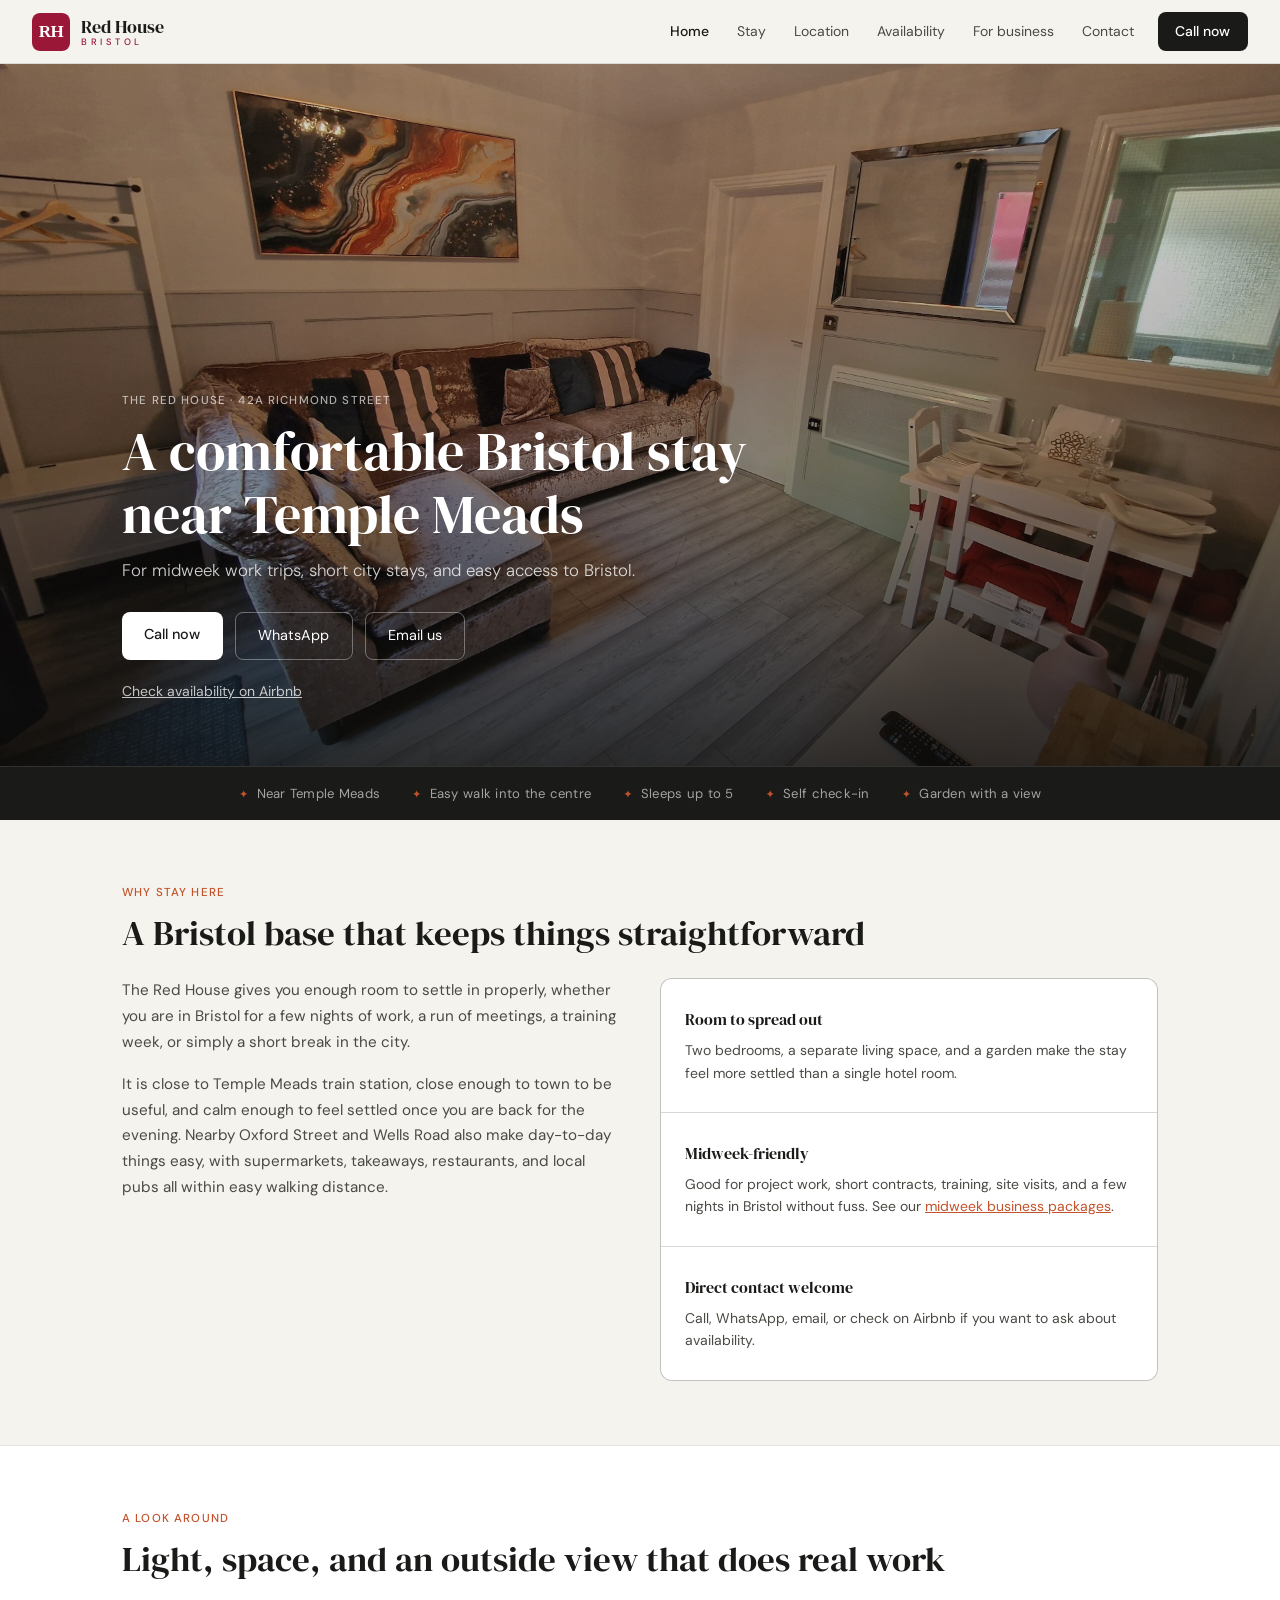
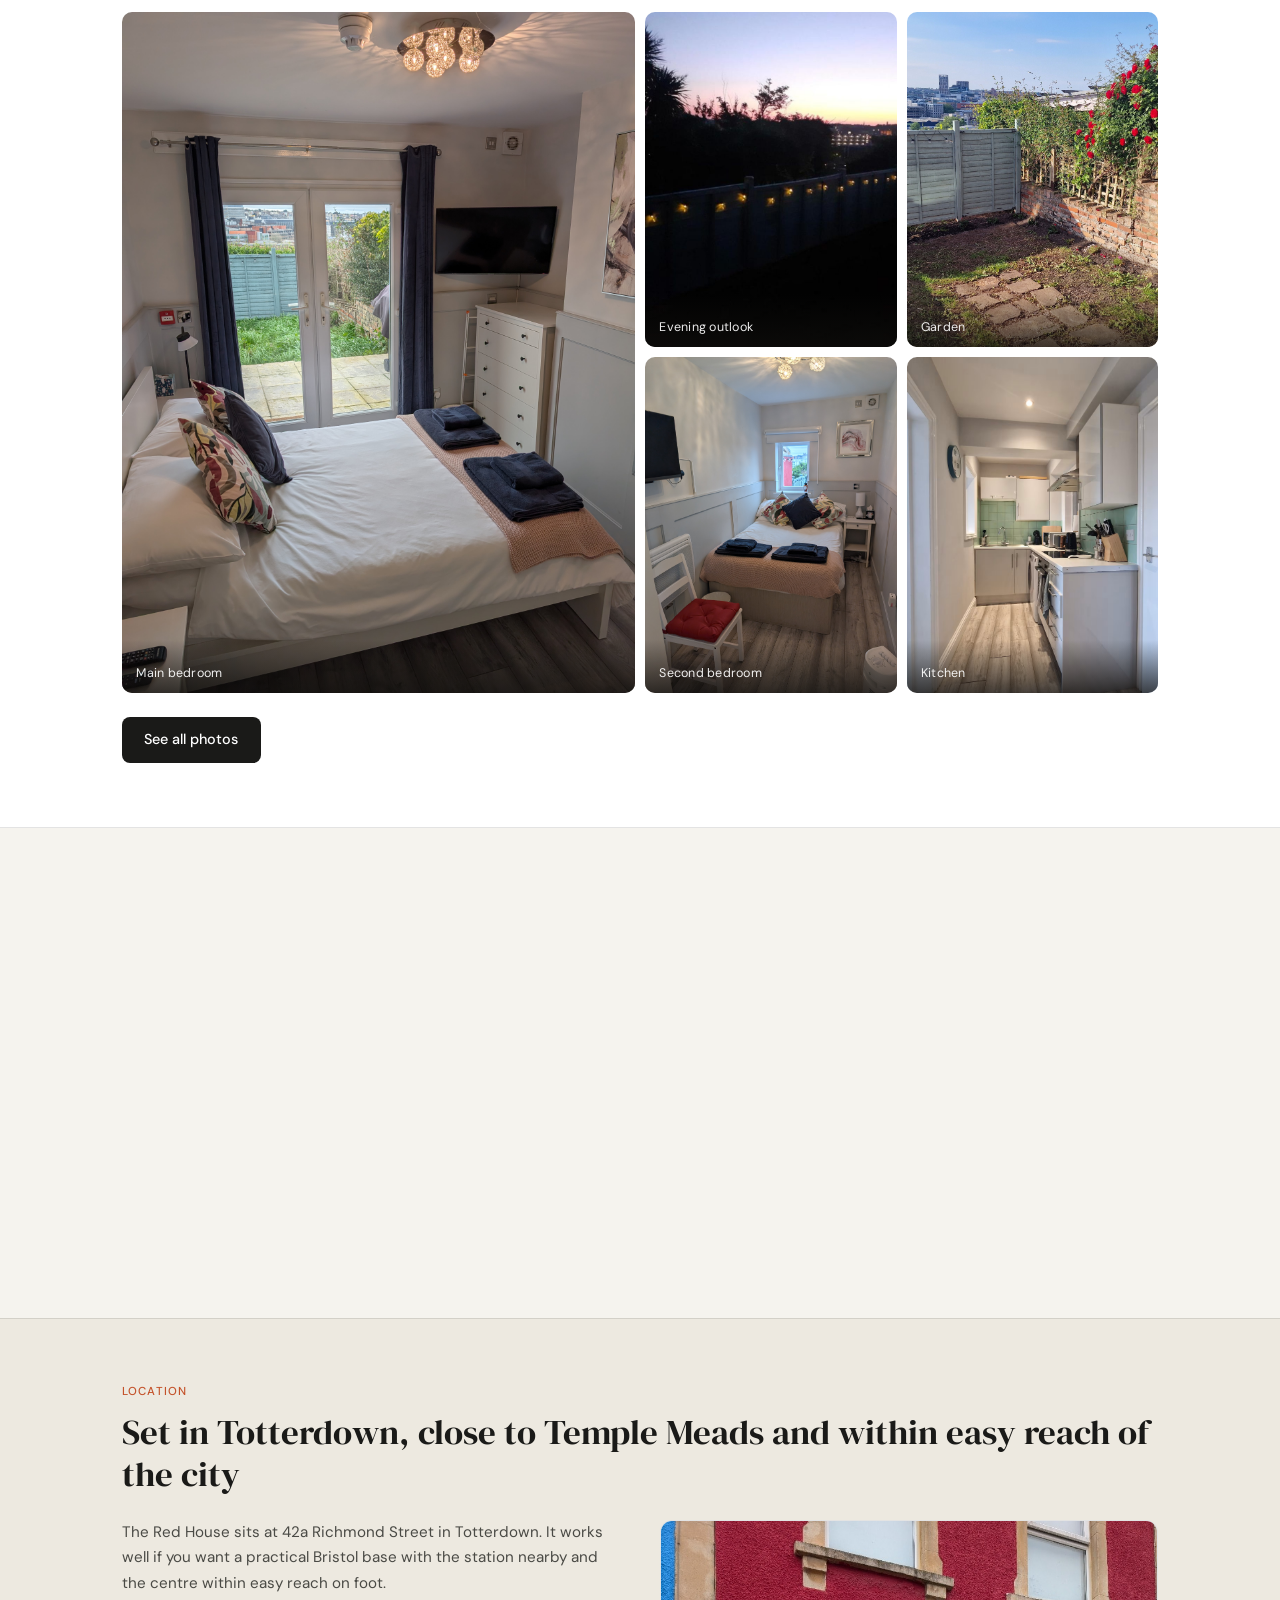
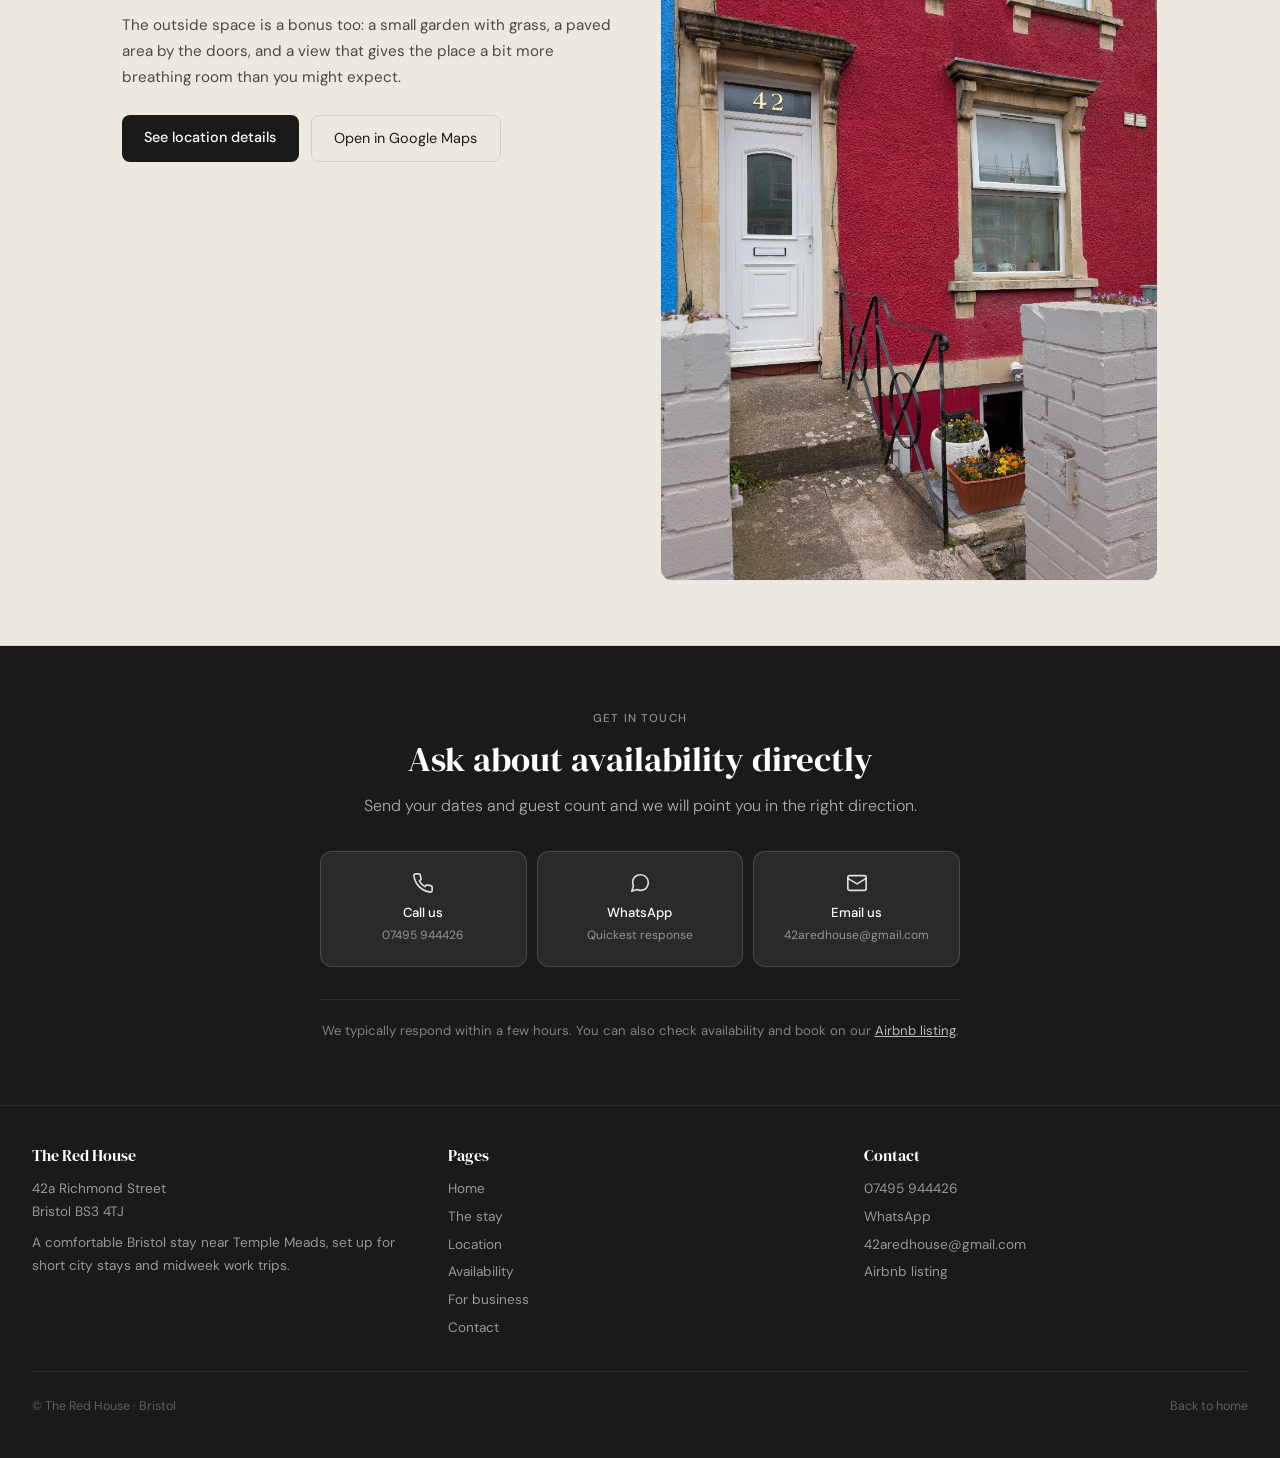
==== commit e9b53137: "Extend calendar to six months and add RH brand lockup to header - Availability calendar now shows 6 " ====
--- a/index.html
+++ b/index.html
@@ -46,7 +46,7 @@
 <body>
 
 <header class="site-header">
-  <a href="index.html" class="nav-logo">The Red House <span>· Bristol</span></a>
+  <a href="index.html" class="nav-logo"><img src="assets/logo-rh.svg" alt="" class="nav-logo-icon"><span class="nav-logo-text">Red House<span class="nav-logo-loc">Bristol</span></span></a>
   <nav class="nav-links" aria-label="Main navigation">
     <a href="index.html" class="active" aria-current="page">Home</a>
     <a href="stay.html">Stay</a>
@@ -63,7 +63,7 @@
 
 <div class="mobile-nav" id="mobileNav">
   <div class="mobile-nav-header">
-    <span class="mobile-nav-title">The Red House</span>
+    <span class="mobile-nav-title"><img src="assets/logo-rh.svg" alt="" class="nav-logo-icon">Red House</span>
     <button class="mobile-nav-close" aria-label="Close menu">✕</button>
   </div>
   <a href="index.html">Home</a>
--- a/assets/css/styles.css
+++ b/assets/css/styles.css
@@ -13,6 +13,7 @@
   --paper-warm: #ede9e0;
   --accent: #c4522a;
   --accent-light: #f0e8e0;
+  --brand-red: #9a1738;
   --white: #ffffff;
   --border: rgba(26,26,24,0.12);
   --blue-light: #e8f0fb;
@@ -44,8 +45,10 @@
   display: flex; align-items: center; justify-content: space-between;
   padding: 0 2rem;
 }
-.nav-logo { font-family: var(--serif); font-size: 1.2rem; color: var(--ink); text-decoration: none; }
-.nav-logo span { color: var(--ink-muted); font-size: 0.85rem; font-family: var(--sans); font-weight: 300; margin-left: 0.4rem; }
+.nav-logo { display: flex; align-items: center; gap: 11px; text-decoration: none; }
+.nav-logo-icon { width: 38px; height: 38px; border-radius: 8px; display: block; flex-shrink: 0; }
+.nav-logo-text { display: flex; flex-direction: column; font-family: var(--serif); font-size: 1.15rem; color: var(--ink); line-height: 1.15; }
+.nav-logo-loc { font-family: var(--sans); font-size: 0.58rem; font-weight: 500; letter-spacing: 0.38em; text-transform: uppercase; color: var(--brand-red); }
 .nav-links { display: flex; align-items: center; gap: 0.25rem; }
 .nav-links a {
   font-size: 0.875rem; font-weight: 400; color: var(--ink-mid);
@@ -74,7 +77,8 @@
 }
 .mobile-nav.open { display: flex; }
 .mobile-nav-header { display: flex; justify-content: space-between; align-items: center; margin-bottom: 2rem; }
-.mobile-nav-title { font-family: var(--serif); font-size: 1.1rem; }
+.mobile-nav-title { font-family: var(--serif); font-size: 1.1rem; display: flex; align-items: center; gap: 10px; }
+.mobile-nav-title .nav-logo-icon { width: 32px; height: 32px; border-radius: 7px; }
 .mobile-nav-close { background: none; border: none; cursor: pointer; font-size: 1.5rem; color: var(--ink); line-height: 1; }
 .mobile-nav a { font-family: var(--serif); font-size: 1.6rem; color: var(--ink); text-decoration: none; padding: 0.5rem 0; border-bottom: 1px solid var(--border); }
 .mobile-nav a:last-child { border-bottom: none; }
@@ -442,7 +446,9 @@
 .cal-day.free { background: var(--green-light); color: var(--green-mid); }
 .cal-day.booked { background: var(--paper-warm); color: var(--ink-muted); text-decoration: line-through; }
 .cal-day.past { color: rgba(26,26,24,0.25); }
-.cal-legend { display: flex; gap: 1.5rem; flex-wrap: wrap; font-size: 0.82rem; color: var(--ink-mid); margin-top: 1.5rem; }
+.cal-legend { display: flex; gap: 1.75rem; flex-wrap: wrap; font-size: 0.95rem; color: var(--ink); margin: 0 0 1.5rem; }
+.cal-legend .leg { gap: 9px; }
+.cal-legend .leg-dot { width: 18px; height: 18px; border-radius: 5px; }
 
 /* ---------- REVEAL ANIMATION ---------- */
 @media (prefers-reduced-motion: no-preference) {
